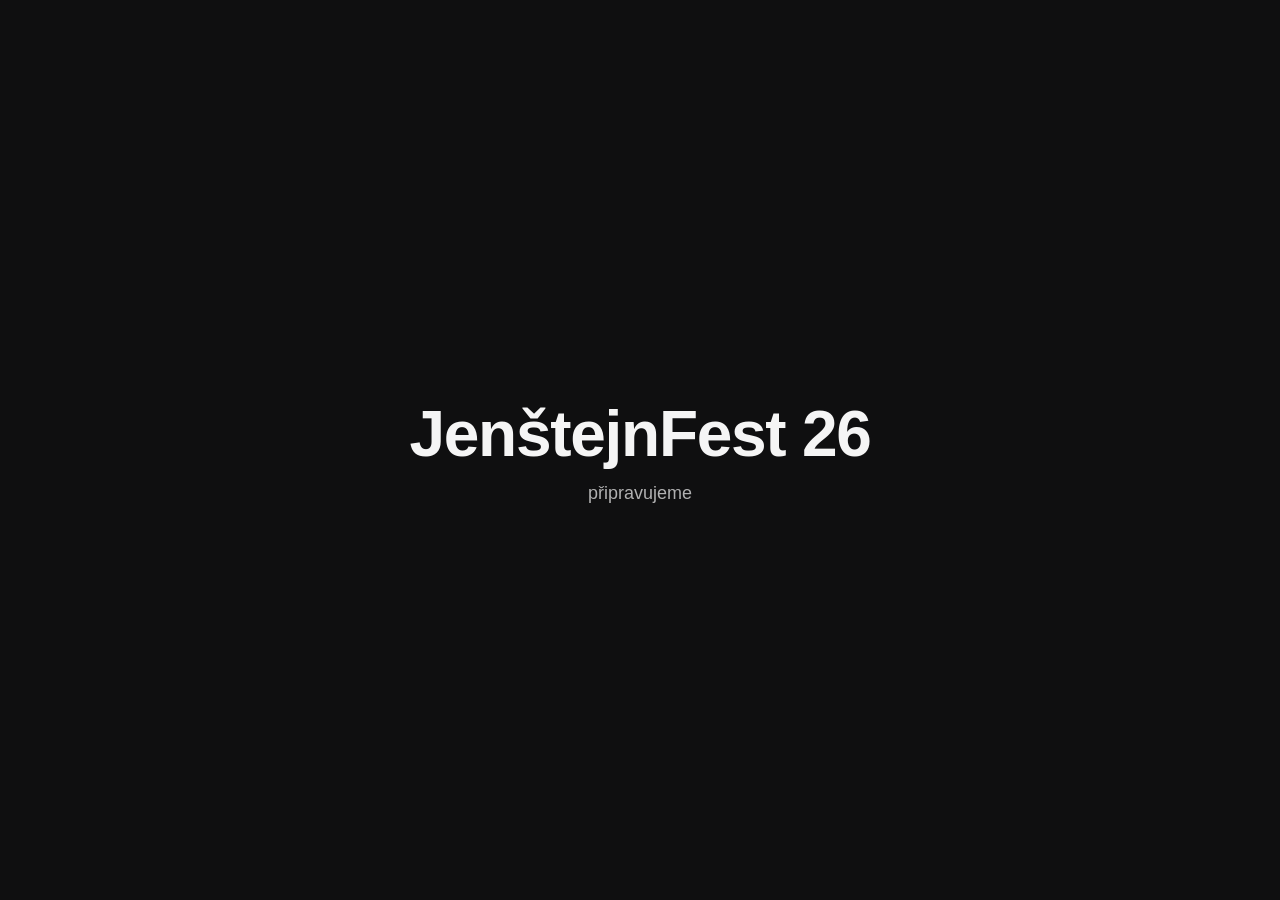
==== public/index.html @ df073713 "Add wrangler config and move static files to public/" ====
<!doctype html>
<html lang="cs">
<head>
  <meta charset="utf-8">
  <meta name="viewport" content="width=device-width, initial-scale=1">
  <title>JenštejnFest 26</title>
  <link rel="stylesheet" href="style.css">
</head>
<body>
  <main>
    <h1>JenštejnFest 26</h1>
    <p>připravujeme</p>
  </main>
</body>
</html>
---- public/style.css ----
* {
  box-sizing: border-box;
  margin: 0;
  padding: 0;
}

html, body {
  height: 100%;
}

body {
  font-family: -apple-system, BlinkMacSystemFont, "Segoe UI", Helvetica, Arial, sans-serif;
  background: #0f0f10;
  color: #f5f5f5;
  display: grid;
  place-items: center;
  text-align: center;
  padding: 2rem;
}

main {
  max-width: 32rem;
}

h1 {
  font-size: clamp(2.5rem, 6vw, 4rem);
  font-weight: 700;
  letter-spacing: -0.02em;
  margin-bottom: 0.75rem;
}

p {
  font-size: 1.125rem;
  opacity: 0.7;
}
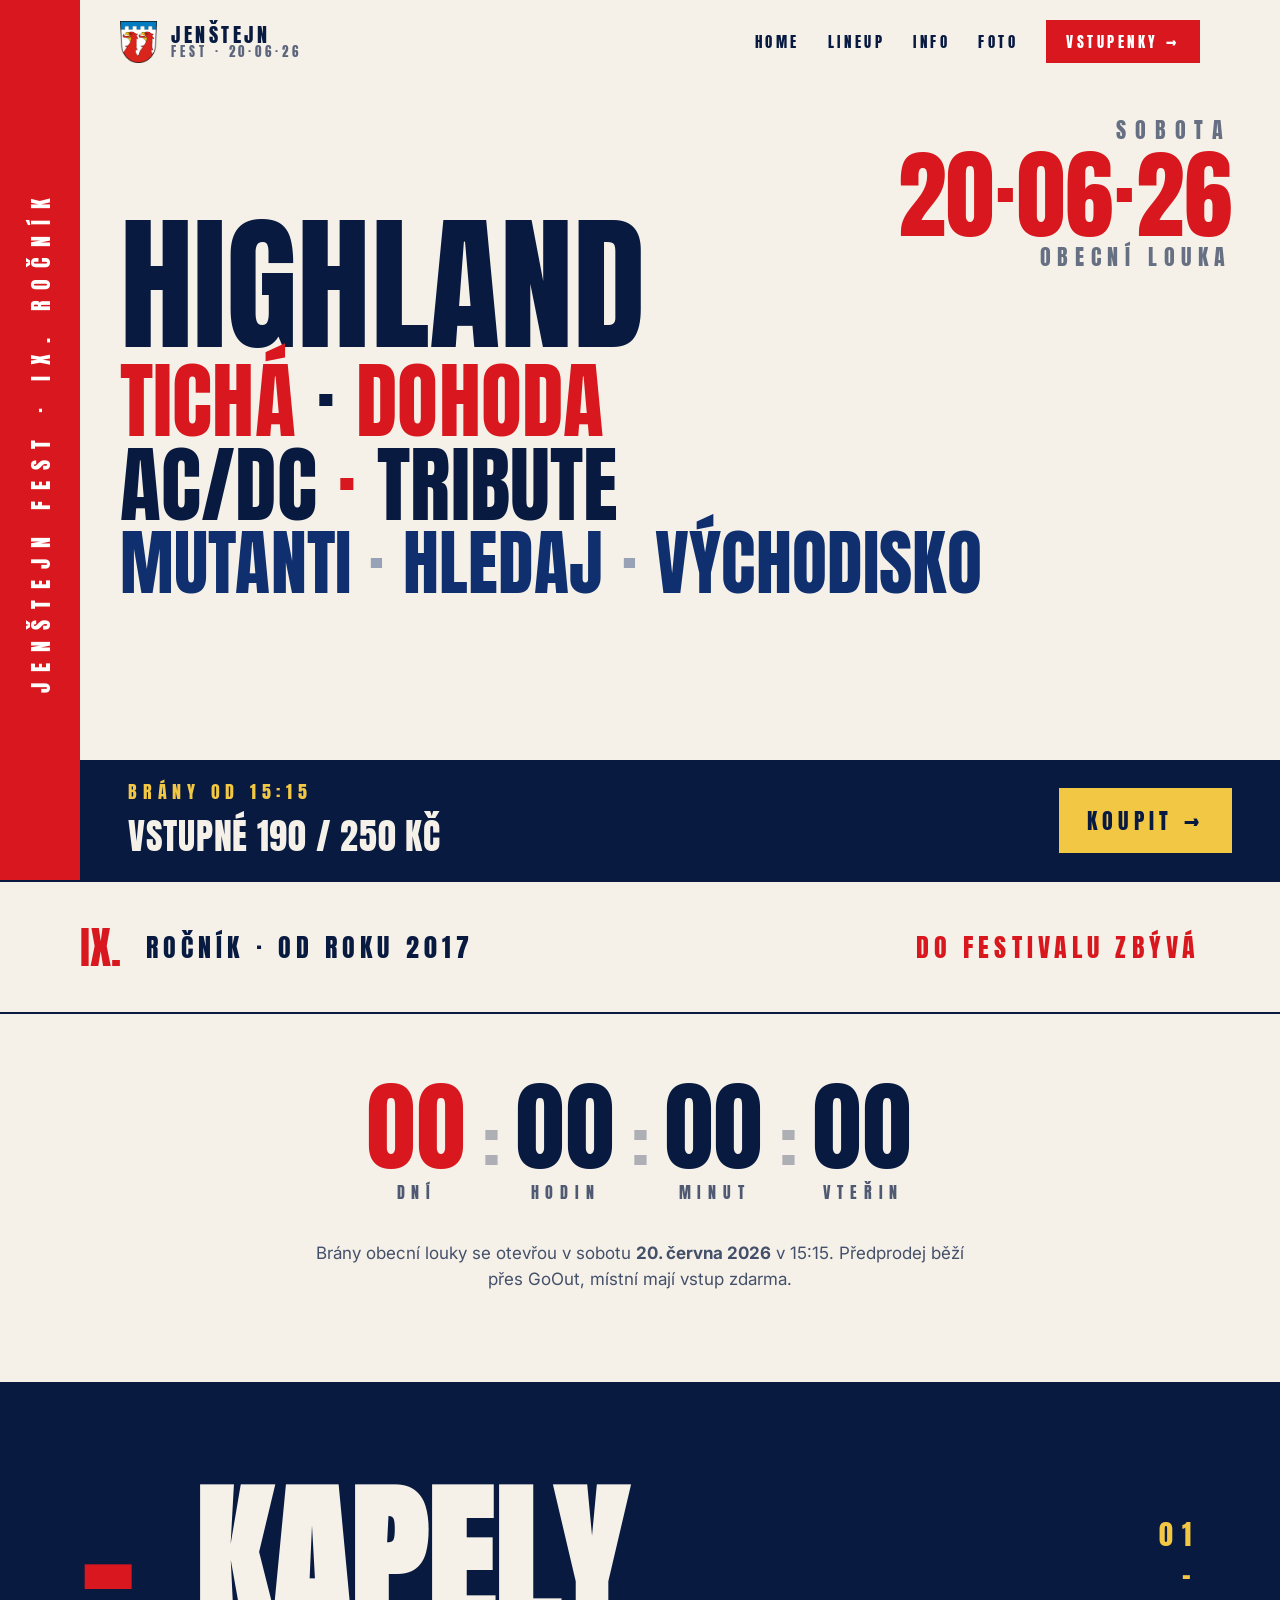
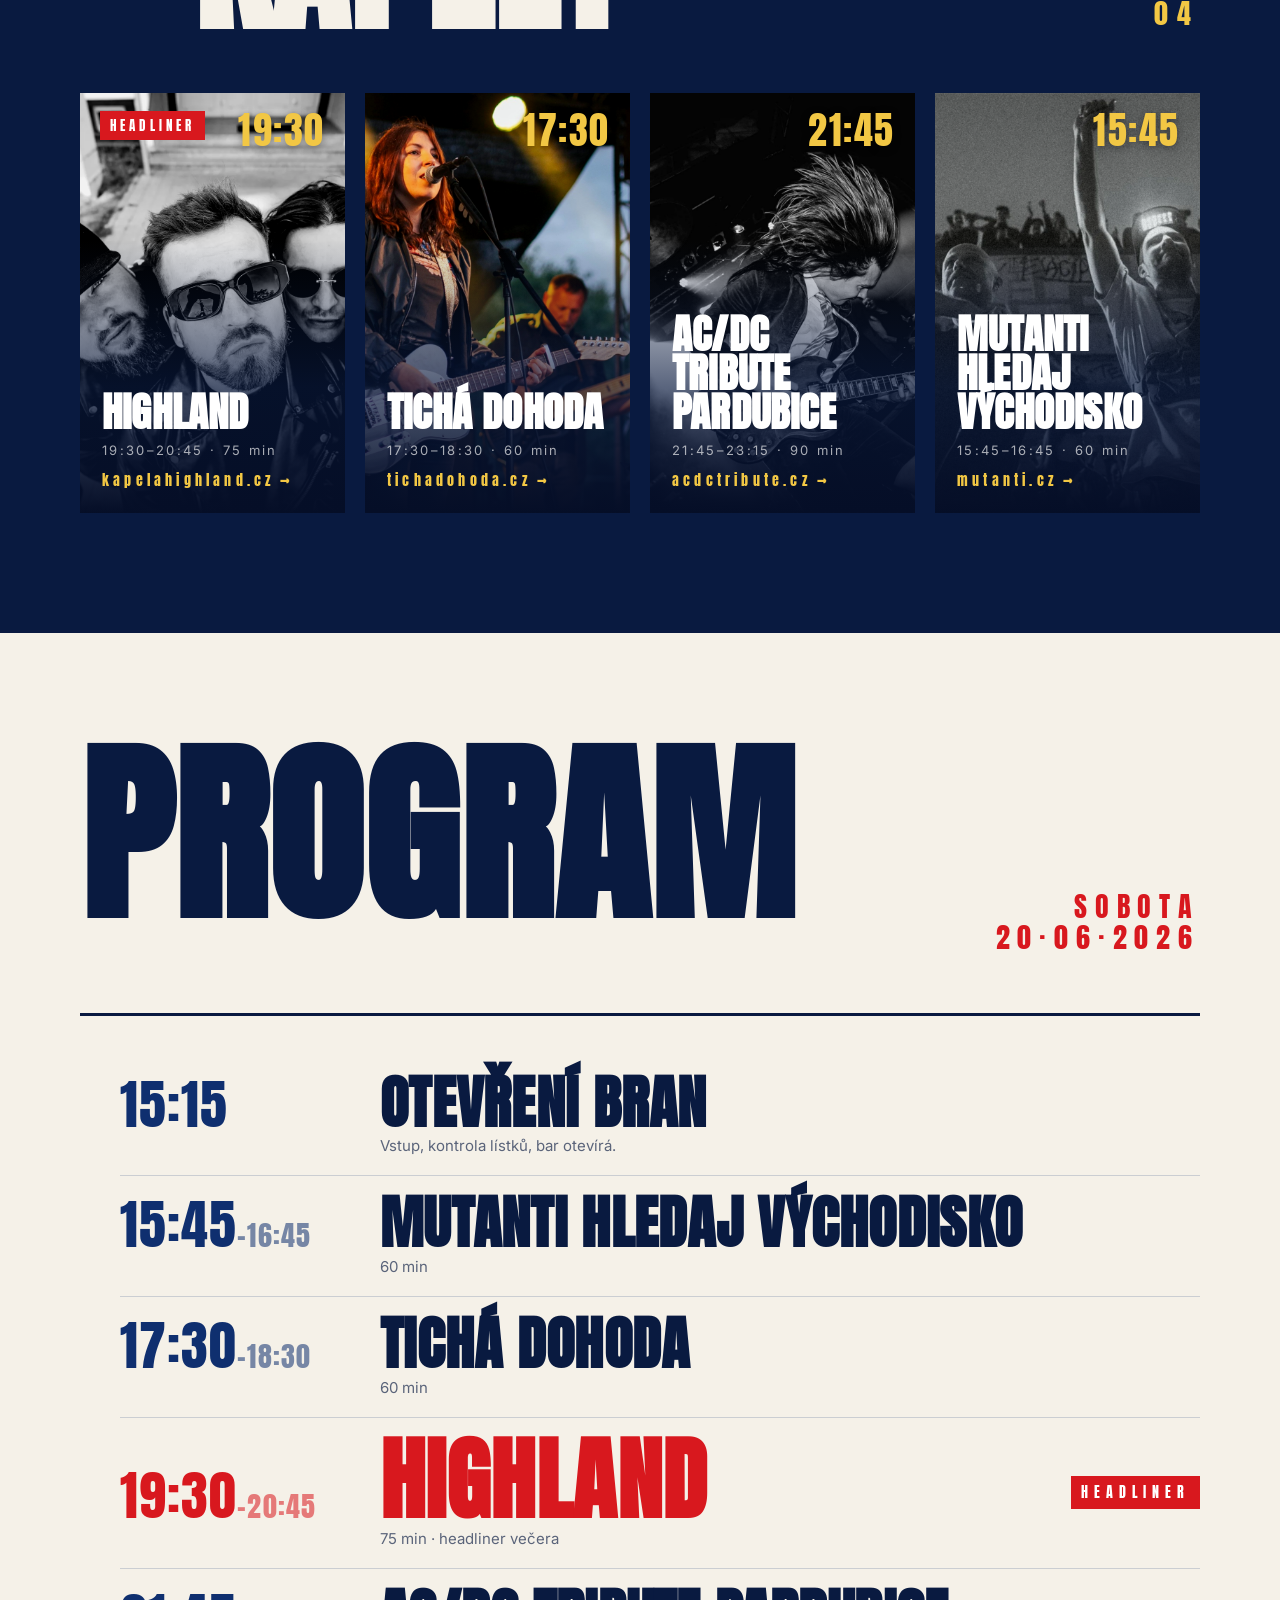
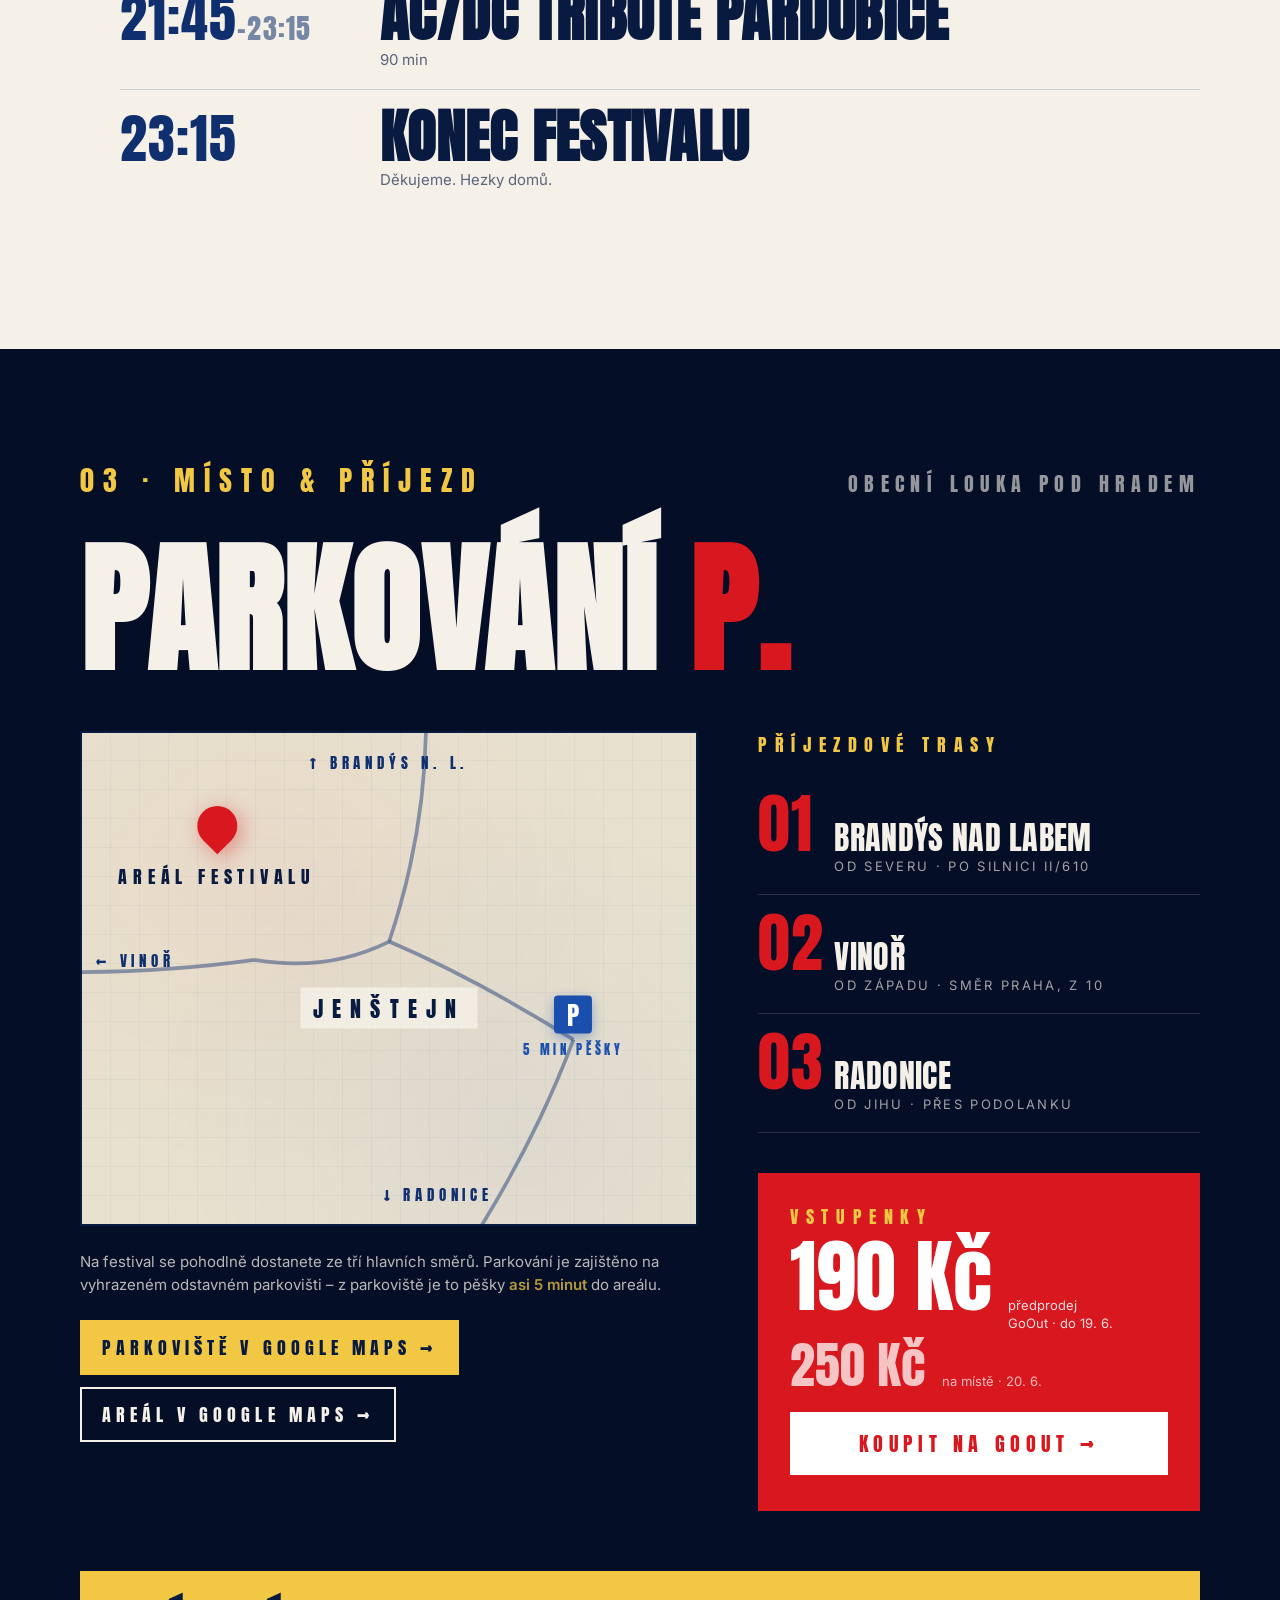
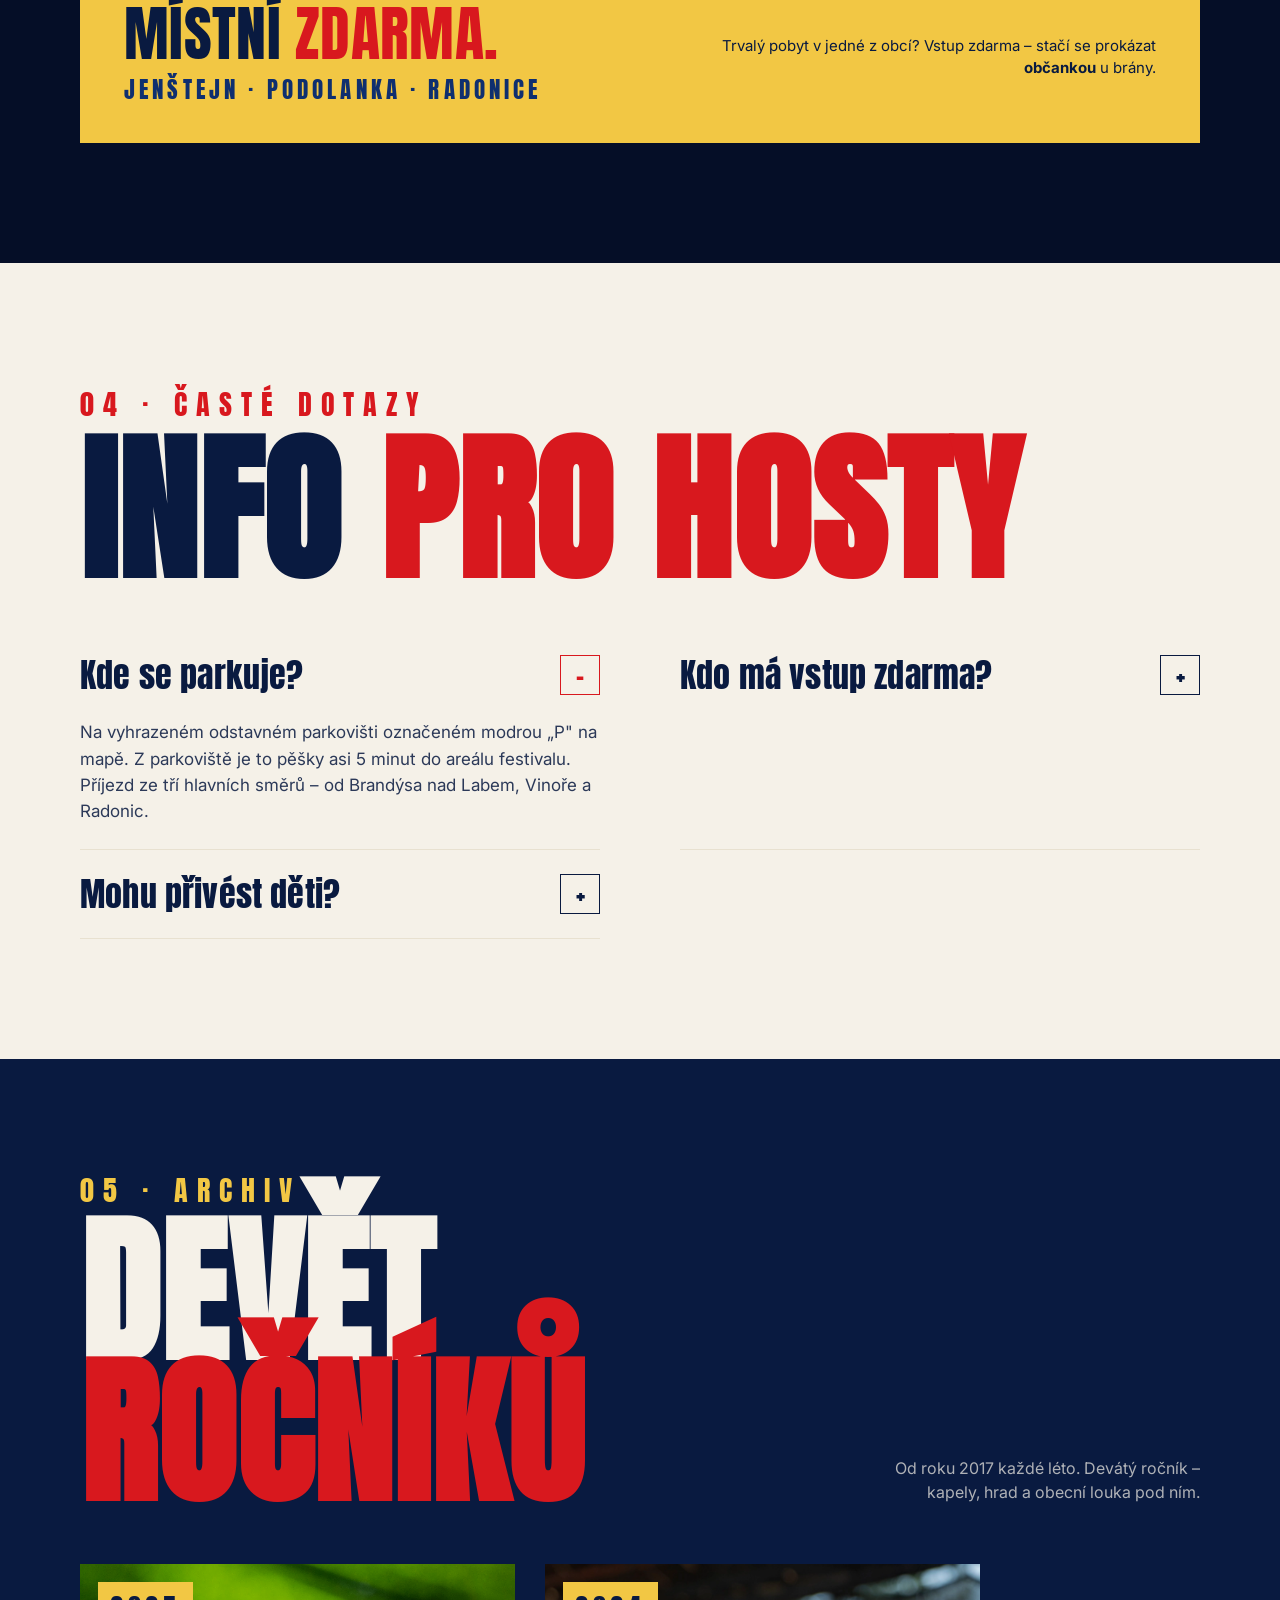
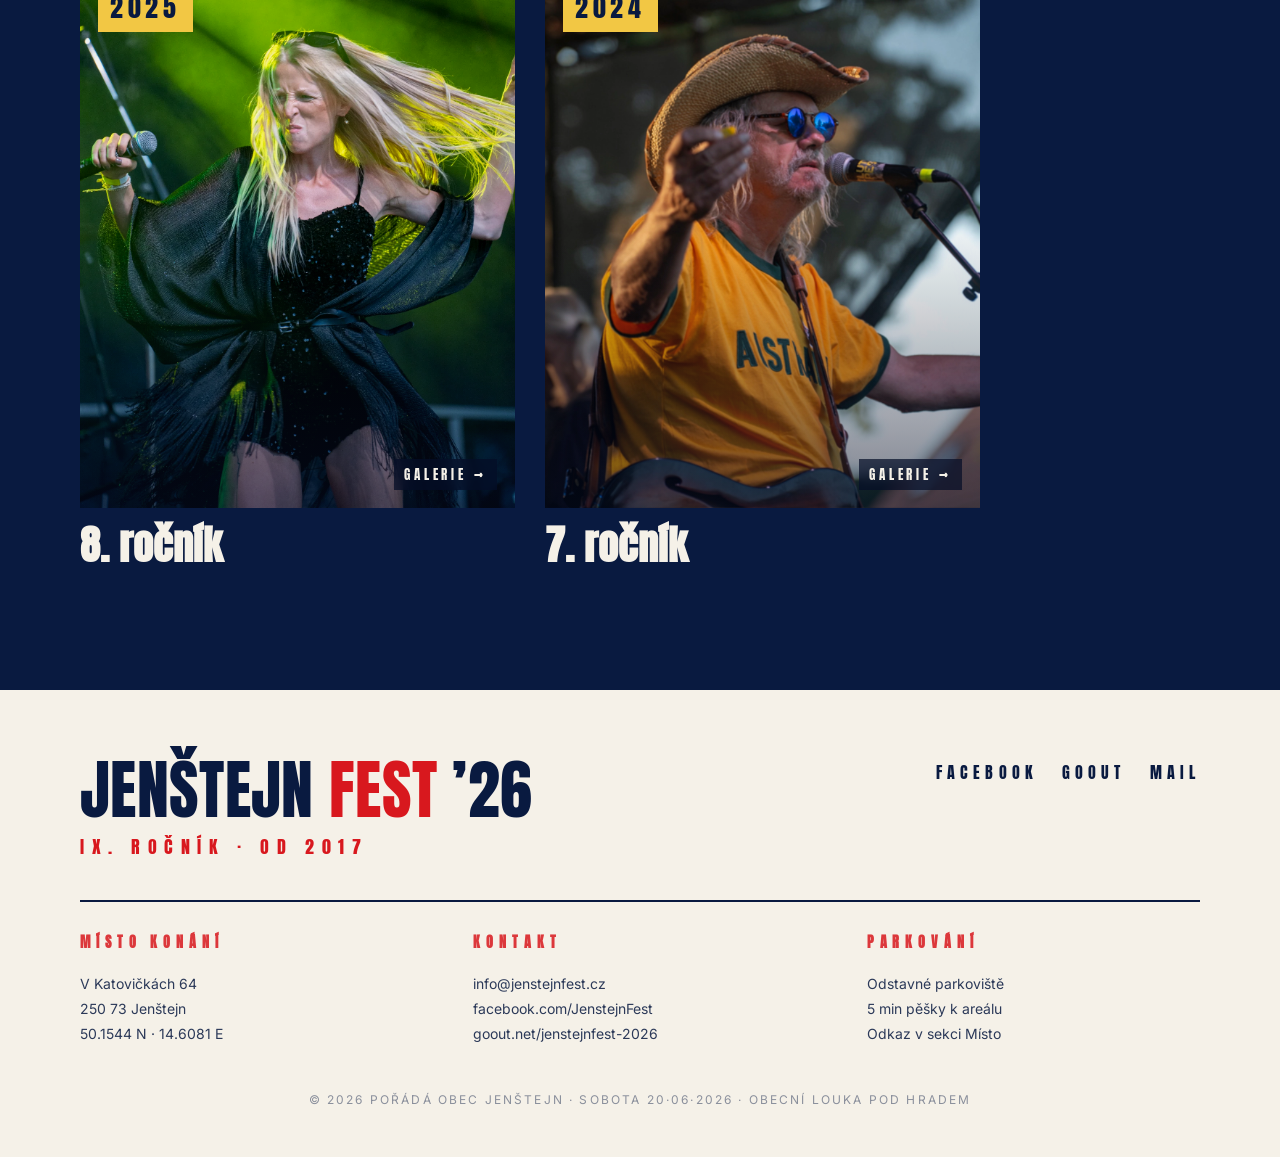
==== commit 8cce2f0c: "Implement full one-pager design from BRIEF Builds out the festival site according to the design brie" ====
--- a/public/index.html
+++ b/public/index.html
@@ -3,13 +3,521 @@
 <head>
   <meta charset="utf-8">
   <meta name="viewport" content="width=device-width, initial-scale=1">
-  <title>JenštejnFest 26</title>
+  <title>JenštejnFest 26 – 20. června 2026 · Obecní louka pod hradem Jenštejn</title>
+  <meta name="description" content="9. ročník festivalu pod hradem Jenštejn. Headliner Highland, dále Tichá Dohoda, AC/DC Tribute a Mutanti hledaj východisko. Sobota 20. června 2026.">
+  <meta property="og:title" content="JenštejnFest 26 · Highland + Tichá Dohoda + AC/DC Tribute + Mutanti">
+  <meta property="og:description" content="Sobota 20. června 2026 · Obecní louka pod hradem Jenštejn">
+  <meta property="og:url" content="https://jenstejnfest.cz">
+  <meta property="og:type" content="website">
+
+  <link rel="preconnect" href="https://fonts.googleapis.com">
+  <link rel="preconnect" href="https://fonts.gstatic.com" crossorigin>
+  <link href="https://fonts.googleapis.com/css2?family=Anton&family=Inter:wght@400;500;600;700;800;900&display=swap" rel="stylesheet">
+
   <link rel="stylesheet" href="style.css">
 </head>
 <body>
-  <main>
-    <h1>JenštejnFest 26</h1>
-    <p>připravujeme</p>
-  </main>
+
+<!-- ─────── NAV ─────── -->
+<nav class="site-nav" aria-label="Hlavní navigace">
+  <a class="site-nav__brand" href="#top">
+    <img class="site-nav__logo" src="assets/jenstejn-znak.png" alt="Znak obce Jenštejn">
+    <span class="site-nav__brand-text">
+      JENŠTEJN
+      <span class="site-nav__brand-sub">FEST · 20·06·26</span>
+    </span>
+  </a>
+
+  <div class="site-nav__links">
+    <a href="#top">HOME</a>
+    <a href="#lineup">LINEUP</a>
+    <a href="#info">INFO</a>
+    <a href="#foto">FOTO</a>
+    <a class="site-nav__cta" href="https://goout.net/cs/jenstejnfest-2026/szjflby/" target="_blank" rel="noopener">VSTUPENKY →</a>
+  </div>
+
+  <div class="site-nav__mobile-actions">
+    <a class="site-nav__cta" href="https://goout.net/cs/jenstejnfest-2026/szjflby/" target="_blank" rel="noopener">VSTUPENKY</a>
+    <button class="site-nav__hamburger" type="button" data-hamburger aria-label="Otevřít menu" aria-expanded="false" aria-controls="mobile-menu">
+      <span></span>
+      <span></span>
+    </button>
+  </div>
+
+  <!-- Mobile menu panel (hidden by default, shown when .is-menu-open on .site-nav) -->
+  <div class="site-nav__menu" id="mobile-menu" data-mobile-menu>
+    <a href="#top">HOME</a>
+    <a href="#lineup">LINEUP</a>
+    <a href="#program">PROGRAM</a>
+    <a href="#info">INFO</a>
+    <a href="#foto">FOTO</a>
+  </div>
+</nav>
+
+<!-- ─────── HERO – LINEUP POSTER ─────── -->
+<section class="hero" id="top">
+  <div class="hero__sidebar" aria-hidden="true">
+    <div class="hero__sidebar-text">JENŠTEJN FEST · IX. ROČNÍK</div>
+  </div>
+
+  <div class="hero__date">
+    <span class="hero__date-day">SOBOTA</span>
+    <span class="hero__date-num">20·06·26</span>
+    <span class="hero__date-place">OBECNÍ LOUKA</span>
+  </div>
+
+  <div class="hero__lineup">
+    <span class="hero__band hero__band--highland">HIGHLAND</span>
+    <span class="hero__band hero__band--ticha">TICHÁ <span class="dot">·</span> DOHODA</span>
+    <span class="hero__band hero__band--acdc">AC/DC <span class="dot">·</span> TRIBUTE</span>
+    <span class="hero__band hero__band--mutanti">
+      <span class="hero__band--mutanti-desktop">MUTANTI <span class="dot">·</span> HLEDAJ <span class="dot">·</span> VÝCHODISKO</span>
+      <span class="hero__band--mutanti-mobile">MUTANTI HLEDAJ<br>VÝCHODISKO</span>
+    </span>
+  </div>
+
+  <div class="hero__strip">
+    <div>
+      <div class="hero__strip-kicker">BRÁNY OD 15:15</div>
+      <div class="hero__strip-price">VSTUPNÉ 190 / 250 KČ</div>
+    </div>
+    <a class="hero__strip-cta" href="https://goout.net/cs/jenstejnfest-2026/szjflby/" target="_blank" rel="noopener">KOUPIT →</a>
+  </div>
+</section>
+
+<!-- ─────── MASTHEAD ─────── -->
+<section class="masthead">
+  <div class="masthead__inner">
+    <div class="masthead__left">
+      <span class="masthead__number">IX.</span>
+      <span class="masthead__text">ROČNÍK<span class="masthead__sep"> · OD ROKU 2017</span></span>
+    </div>
+    <div class="masthead__right">
+      <span class="masthead__right-desktop">DO FESTIVALU ZBÝVÁ</span>
+      <span class="masthead__right-mobile">OD ROKU 2017</span>
+    </div>
+  </div>
+</section>
+
+<!-- ─────── COUNTDOWN ─────── -->
+<section class="countdown" data-countdown="2026-06-20T15:15:00+02:00">
+  <div class="countdown__inner">
+    <div class="countdown__kicker">DO ZAHÁJENÍ ZBÝVÁ</div>
+    <div class="countdown__cells">
+      <div class="countdown__cell countdown__cell--accent">
+        <span class="countdown__num" data-countdown-cell="days">00</span>
+        <span class="countdown__label">DNÍ</span>
+      </div>
+      <span class="countdown__colon" aria-hidden="true">:</span>
+      <div class="countdown__cell">
+        <span class="countdown__num" data-countdown-cell="hours">00</span>
+        <span class="countdown__label">HODIN</span>
+      </div>
+      <span class="countdown__colon" aria-hidden="true">:</span>
+      <div class="countdown__cell">
+        <span class="countdown__num" data-countdown-cell="mins">00</span>
+        <span class="countdown__label">MINUT</span>
+      </div>
+      <span class="countdown__colon" aria-hidden="true">:</span>
+      <div class="countdown__cell">
+        <span class="countdown__num" data-countdown-cell="secs">00</span>
+        <span class="countdown__label">VTEŘIN</span>
+      </div>
+    </div>
+    <p class="countdown__text">
+      Brány obecní louky se otevřou v sobotu <b>20. června 2026</b> v 15:15. Předprodej běží přes GoOut, místní mají vstup zdarma.
+    </p>
+  </div>
+</section>
+
+<!-- ─────── LINEUP – 4 band cards ─────── -->
+<section class="lineup" id="lineup">
+  <div class="lineup__inner">
+    <div class="lineup__header">
+      <div class="lineup__heading">
+        <span class="lineup__kicker">01 · KAPELY</span>
+        <h2 class="lineup__title">
+          <span class="lineup__dash">–</span>
+          <span class="lineup__title-desktop">KAPELY</span>
+          <span class="lineup__title-mobile">LINEUP</span>
+        </h2>
+      </div>
+      <div class="lineup__counter" aria-hidden="true">01<br>–<br>04</div>
+    </div>
+
+    <div class="lineup__grid">
+
+      <!-- Highland – HEADLINER, has photo -->
+      <a class="band-card band-card--headliner" href="https://www.kapelahighland.cz" target="_blank" rel="noopener">
+        <div class="band-card__media band-card__media--photo" style="background-image: url('assets/highland-photo.png'); background-position: center 28%;"></div>
+        <div class="band-card__gradient"></div>
+        <div class="band-card__top">
+          <span class="band-card__badge">HEADLINER</span>
+          <span class="band-card__time">19:30</span>
+        </div>
+        <div class="band-card__bottom">
+          <h3 class="band-card__name">HIGHLAND</h3>
+          <p class="band-card__meta">19:30–20:45 · 75 min</p>
+          <span class="band-card__link">kapelahighland.cz <span class="arrow">→</span></span>
+        </div>
+      </a>
+
+      <!-- Tichá Dohoda – photo -->
+      <a class="band-card" href="https://tichadohoda.cz" target="_blank" rel="noopener">
+        <div class="band-card__media band-card__media--photo" style="background-image: url('assets/ticha-photo.webp');"></div>
+        <div class="band-card__gradient"></div>
+        <div class="band-card__top">
+          <span></span>
+          <span class="band-card__time">17:30</span>
+        </div>
+        <div class="band-card__bottom">
+          <h3 class="band-card__name">TICHÁ DOHODA</h3>
+          <p class="band-card__meta">17:30–18:30 · 60 min</p>
+          <span class="band-card__link">tichadohoda.cz <span class="arrow">→</span></span>
+        </div>
+      </a>
+
+      <!-- AC/DC Tribute – photo -->
+      <a class="band-card" href="https://acdctribute.cz" target="_blank" rel="noopener">
+        <div class="band-card__media band-card__media--photo" style="background-image: url('assets/acdc-photo.webp');"></div>
+        <div class="band-card__gradient"></div>
+        <div class="band-card__top">
+          <span></span>
+          <span class="band-card__time">21:45</span>
+        </div>
+        <div class="band-card__bottom">
+          <h3 class="band-card__name">AC/DC TRIBUTE PARDUBICE</h3>
+          <p class="band-card__meta">21:45–23:15 · 90 min</p>
+          <span class="band-card__link">acdctribute.cz <span class="arrow">→</span></span>
+        </div>
+      </a>
+
+      <!-- Mutanti hledaj východisko – photo -->
+      <a class="band-card" href="https://mutanti.cz" target="_blank" rel="noopener">
+        <div class="band-card__media band-card__media--photo" style="background-image: url('assets/mutanti-photo.webp');"></div>
+        <div class="band-card__gradient"></div>
+        <div class="band-card__top">
+          <span></span>
+          <span class="band-card__time">15:45</span>
+        </div>
+        <div class="band-card__bottom">
+          <h3 class="band-card__name">MUTANTI HLEDAJ VÝCHODISKO</h3>
+          <p class="band-card__meta">15:45–16:45 · 60 min</p>
+          <span class="band-card__link">mutanti.cz <span class="arrow">→</span></span>
+        </div>
+      </a>
+
+    </div>
+  </div>
+</section>
+
+<!-- ─────── PROGRAM – editorial timeline ─────── -->
+<section class="program" id="program">
+  <div class="program__inner">
+    <div class="program__header">
+      <div class="program__heading">
+        <span class="program__kicker">02 · PROGRAM</span>
+        <h2 class="program__title">PROGRAM</h2>
+      </div>
+      <div class="program__date" aria-hidden="true">SOBOTA<br>20·06·2026</div>
+    </div>
+
+    <ol class="program__list">
+      <li class="program-row">
+        <div class="program-row__time"><span class="program-row__time-start">15:15</span></div>
+        <div class="program-row__body">
+          <h3 class="program-row__name">OTEVŘENÍ BRAN</h3>
+          <p class="program-row__meta">Vstup, kontrola lístků, bar otevírá.</p>
+        </div>
+      </li>
+
+      <li class="program-row">
+        <div class="program-row__time">
+          <span class="program-row__time-start">15:45</span><span class="program-row__time-end">–16:45</span>
+        </div>
+        <div class="program-row__body">
+          <h3 class="program-row__name">MUTANTI HLEDAJ VÝCHODISKO</h3>
+          <p class="program-row__meta">60 min</p>
+        </div>
+      </li>
+
+      <li class="program-row">
+        <div class="program-row__time">
+          <span class="program-row__time-start">17:30</span><span class="program-row__time-end">–18:30</span>
+        </div>
+        <div class="program-row__body">
+          <h3 class="program-row__name">TICHÁ DOHODA</h3>
+          <p class="program-row__meta">60 min</p>
+        </div>
+      </li>
+
+      <li class="program-row program-row--headliner">
+        <div class="program-row__time">
+          <span class="program-row__time-start">19:30</span><span class="program-row__time-end">–20:45</span>
+        </div>
+        <div class="program-row__body">
+          <h3 class="program-row__name">HIGHLAND</h3>
+          <p class="program-row__meta">75 min · headliner večera</p>
+        </div>
+        <div class="program-row__badge program-row__badge--filled">HEADLINER</div>
+      </li>
+
+      <li class="program-row">
+        <div class="program-row__time">
+          <span class="program-row__time-start">21:45</span><span class="program-row__time-end">–23:15</span>
+        </div>
+        <div class="program-row__body">
+          <h3 class="program-row__name">AC/DC TRIBUTE PARDUBICE</h3>
+          <p class="program-row__meta">90 min</p>
+        </div>
+      </li>
+
+      <li class="program-row">
+        <div class="program-row__time"><span class="program-row__time-start">23:15</span></div>
+        <div class="program-row__body">
+          <h3 class="program-row__name">KONEC FESTIVALU</h3>
+          <p class="program-row__meta">Děkujeme. Hezky domů.</p>
+        </div>
+      </li>
+    </ol>
+  </div>
+</section>
+
+<!-- ─────── INFO – místo, příjezd, vstupenky, místní zdarma ─────── -->
+<section class="info" id="info">
+  <div class="info__inner">
+    <div class="info__header">
+      <span class="info__kicker">03 · MÍSTO &amp; PŘÍJEZD</span>
+      <span class="info__sub">OBECNÍ LOUKA POD HRADEM</span>
+    </div>
+    <h2 class="info__title">PARKOVÁNÍ <span class="info__title-accent">P.</span></h2>
+
+    <div class="info__grid">
+      <!-- LEFT: Map + description + 2 buttons -->
+      <div class="info__col-map">
+        <div class="arrival-map" aria-label="Schematická mapa příjezdů">
+          <svg class="arrival-map__roads" viewBox="0 0 500 400" preserveAspectRatio="none" aria-hidden="true">
+            <!-- Brandýs from N: straight down to upper town area -->
+            <path d="M 280 -10 Q 280 80 250 170" />
+            <!-- Vinoř from W: horizontal east, ends near festival area -->
+            <path d="M -10 195 Q 70 195 140 185" />
+            <!-- Radonice from S/SE: diagonal up to parking -->
+            <path d="M 320 410 Q 370 330 400 250" />
+            <!-- Connecting local roads -->
+            <path d="M 140 185 Q 200 195 250 170" class="arrival-map__road--minor" />
+            <path d="M 250 170 Q 320 200 400 250" class="arrival-map__road--minor" />
+          </svg>
+
+          <div class="arrival-map__pin arrival-map__pin--venue">
+            <div class="arrival-map__pin-mark"></div>
+            <div class="arrival-map__pin-label">AREÁL FESTIVALU</div>
+          </div>
+          <div class="arrival-map__pin arrival-map__pin--parking">
+            <div class="arrival-map__pin-mark">P</div>
+            <div class="arrival-map__pin-label">5 MIN PĚŠKY</div>
+          </div>
+
+          <div class="arrival-map__center-label" aria-hidden="true">JENŠTEJN</div>
+
+          <div class="arrival-map__compass arrival-map__compass--n">↑ BRANDÝS N. L.</div>
+          <div class="arrival-map__compass arrival-map__compass--w">← VINOŘ</div>
+          <div class="arrival-map__compass arrival-map__compass--s">↓ RADONICE</div>
+        </div>
+
+        <p class="info__lead">
+          Na festival se pohodlně dostanete ze tří hlavních směrů. Parkování je zajištěno na vyhrazeném odstavném parkovišti – z parkoviště je to pěšky <b class="info__lead-accent">asi 5 minut</b> do areálu.
+        </p>
+
+        <div class="info__buttons">
+          <a class="btn btn--solid" href="https://maps.app.goo.gl/xgmG71GTUrvJeK7t7" target="_blank" rel="noopener">PARKOVIŠTĚ V GOOGLE MAPS →</a>
+          <a class="btn btn--ghost" href="https://maps.app.goo.gl/DP6pbRbjrUE4nyqT7" target="_blank" rel="noopener">AREÁL V GOOGLE MAPS →</a>
+        </div>
+      </div>
+
+      <!-- RIGHT: Routes + ticket panel -->
+      <div class="info__col-routes">
+        <div class="routes">
+          <div class="routes__label">PŘÍJEZDOVÉ TRASY</div>
+          <ol class="routes__list">
+            <li class="routes__item">
+              <span class="routes__num">01</span>
+              <div class="routes__body">
+                <div class="routes__from">BRANDÝS NAD LABEM</div>
+                <div class="routes__note">OD SEVERU · PO SILNICI II/610</div>
+              </div>
+            </li>
+            <li class="routes__item">
+              <span class="routes__num">02</span>
+              <div class="routes__body">
+                <div class="routes__from">VINOŘ</div>
+                <div class="routes__note">OD ZÁPADU · SMĚR PRAHA, Z 10</div>
+              </div>
+            </li>
+            <li class="routes__item">
+              <span class="routes__num">03</span>
+              <div class="routes__body">
+                <div class="routes__from">RADONICE</div>
+                <div class="routes__note">OD JIHU · PŘES PODOLANKU</div>
+              </div>
+            </li>
+          </ol>
+        </div>
+
+        <div class="tickets-panel">
+          <div class="tickets-panel__label">VSTUPENKY</div>
+          <div class="tickets-panel__row">
+            <span class="tickets-panel__price">190 Kč</span>
+            <span class="tickets-panel__note">předprodej<br>GoOut · do 19. 6.</span>
+          </div>
+          <div class="tickets-panel__row tickets-panel__row--secondary">
+            <span class="tickets-panel__price tickets-panel__price--secondary">250 Kč</span>
+            <span class="tickets-panel__note">na místě · 20. 6.</span>
+          </div>
+          <a class="tickets-panel__cta" href="https://goout.net/cs/jenstejnfest-2026/szjflby/" target="_blank" rel="noopener">KOUPIT NA GOOUT →</a>
+        </div>
+      </div>
+    </div>
+
+    <!-- Locals free banner -->
+    <div class="locals-banner">
+      <div class="locals-banner__main">
+        <div class="locals-banner__title">MÍSTNÍ <span class="locals-banner__title-accent">ZDARMA.</span></div>
+        <div class="locals-banner__towns">JENŠTEJN · PODOLANKA · RADONICE</div>
+      </div>
+      <p class="locals-banner__text">
+        Trvalý pobyt v jedné z obcí? Vstup zdarma – stačí se prokázat <b>občankou</b> u brány.
+      </p>
+    </div>
+  </div>
+</section>
+
+<!-- ─────── FAQ – 3 questions, accordion ─────── -->
+<section class="faq">
+  <div class="faq__inner">
+    <div class="faq__kicker">
+      <span class="faq__kicker-desktop">04 · ČASTÉ DOTAZY</span>
+      <span class="faq__kicker-mobile">04 · INFO PRO HOSTY</span>
+    </div>
+    <h2 class="faq__title">
+      <span class="faq__title-desktop">INFO <span class="faq__title-accent">PRO HOSTY</span></span>
+      <span class="faq__title-mobile">ČASTÉ <span class="faq__title-accent">DOTAZY</span></span>
+    </h2>
+
+    <div class="faq__list">
+
+      <div class="faq-row is-open" data-faq-item>
+        <button class="faq-row__trigger" data-faq-trigger type="button" aria-expanded="true">
+          <span class="faq-row__question">Kde se parkuje?</span>
+          <span class="faq-row__icon" aria-hidden="true"></span>
+        </button>
+        <div class="faq-row__answer">
+          <p>Na vyhrazeném odstavném parkovišti označeném modrou „P" na mapě. Z parkoviště je to pěšky asi 5 minut do areálu festivalu. Příjezd ze tří hlavních směrů – od Brandýsa nad Labem, Vinoře a Radonic.</p>
+        </div>
+      </div>
+
+      <div class="faq-row" data-faq-item>
+        <button class="faq-row__trigger" data-faq-trigger type="button" aria-expanded="false">
+          <span class="faq-row__question">Kdo má vstup zdarma?</span>
+          <span class="faq-row__icon" aria-hidden="true"></span>
+        </button>
+        <div class="faq-row__answer">
+          <p>Obyvatelé s trvalým pobytem v Jenštejně, Podolance a Radonicích mají vstup zdarma – při příchodu se prokážou občankou potvrzující trvalý pobyt.</p>
+        </div>
+      </div>
+
+      <div class="faq-row" data-faq-item>
+        <button class="faq-row__trigger" data-faq-trigger type="button" aria-expanded="false">
+          <span class="faq-row__question">Mohu přivést děti?</span>
+          <span class="faq-row__icon" aria-hidden="true"></span>
+        </button>
+        <div class="faq-row__answer">
+          <p>Ano. Děti mají vstup zdarma v doprovodu rodičů (rodiče hradí běžné vstupné). Věk dítěte je možné prokázat kartičkou pojištěnce, pasem nebo jiným dokladem.</p>
+        </div>
+      </div>
+
+    </div>
+  </div>
+</section>
+
+<!-- ─────── ARCHIVE – 2 tiles linking to Google Photos ─────── -->
+<section class="archive" id="foto">
+  <div class="archive__inner">
+    <div class="archive__header">
+      <div class="archive__heading">
+        <span class="archive__kicker">05 · ARCHIV</span>
+        <h2 class="archive__title">DEVĚT<br><span class="archive__title-accent">ROČNÍKŮ</span></h2>
+      </div>
+      <p class="archive__lead">
+        Od roku 2017 každé léto. Devátý ročník – kapely, hrad a obecní louka pod ním.
+      </p>
+    </div>
+
+    <div class="archive__grid">
+
+      <article class="archive-item">
+        <a class="archive-tile" href="https://photos.app.goo.gl/h8aDHiQSLMkscGRW6" target="_blank" rel="noopener">
+          <div class="archive-tile__media archive-tile__media--photo" style="background-image: url('assets/archive-2025.webp');"></div>
+          <div class="archive-tile__gradient"></div>
+          <span class="archive-tile__year">2025</span>
+          <span class="archive-tile__cta">GALERIE →</span>
+        </a>
+        <h3 class="archive-item__label">8. ročník</h3>
+      </article>
+
+      <article class="archive-item">
+        <a class="archive-tile" href="https://photos.app.goo.gl/umvpQtzWcRBTvZTA9" target="_blank" rel="noopener">
+          <div class="archive-tile__media archive-tile__media--photo" style="background-image: url('assets/archive-2024.webp');"></div>
+          <div class="archive-tile__gradient"></div>
+          <span class="archive-tile__year">2024</span>
+          <span class="archive-tile__cta">GALERIE →</span>
+        </a>
+        <h3 class="archive-item__label">7. ročník</h3>
+      </article>
+
+    </div>
+  </div>
+</section>
+
+<!-- ─────── FOOTER ─────── -->
+<footer class="site-footer">
+  <div class="site-footer__inner">
+    <div class="site-footer__top">
+      <div>
+        <div class="site-footer__brand-text">JENŠTEJN <span class="site-footer__brand-accent">FEST</span> ’26</div>
+        <div class="site-footer__brand-sub">IX. ROČNÍK · OD 2017</div>
+      </div>
+      <div class="site-footer__social">
+        <a href="https://www.facebook.com/JenstejnFest" target="_blank" rel="noopener">FACEBOOK</a>
+        <a href="https://goout.net/cs/jenstejnfest-2026/szjflby/" target="_blank" rel="noopener">GOOUT</a>
+        <a href="mailto:info@jenstejnfest.cz">MAIL</a>
+      </div>
+    </div>
+
+    <div class="site-footer__cols">
+      <div class="site-footer__col">
+        <h4 class="site-footer__col-title">MÍSTO KONÁNÍ</h4>
+        <p>V Katovičkách 64</p>
+        <p>250 73 Jenštejn</p>
+        <p>50.1544 N · 14.6081 E</p>
+      </div>
+      <div class="site-footer__col">
+        <h4 class="site-footer__col-title">KONTAKT</h4>
+        <a href="mailto:info@jenstejnfest.cz">info@jenstejnfest.cz</a>
+        <a href="https://www.facebook.com/JenstejnFest" target="_blank" rel="noopener">facebook.com/JenstejnFest</a>
+        <a href="https://goout.net/cs/jenstejnfest-2026/szjflby/" target="_blank" rel="noopener">goout.net/jenstejnfest-2026</a>
+      </div>
+      <div class="site-footer__col">
+        <h4 class="site-footer__col-title">PARKOVÁNÍ</h4>
+        <p>Odstavné parkoviště</p>
+        <p>5 min pěšky k areálu</p>
+        <p>Odkaz v sekci Místo</p>
+      </div>
+    </div>
+
+    <p class="site-footer__copyright">© 2026 POŘÁDÁ OBEC JENŠTEJN · SOBOTA 20·06·2026 · OBECNÍ LOUKA POD HRADEM</p>
+  </div>
+</footer>
+
+<script src="app.js"></script>
 </body>
 </html>
--- a/public/style.css
+++ b/public/style.css
@@ -1,35 +1,1636 @@
-* {
-  box-sizing: border-box;
+/* ─────────────────────────────────────────────────────────────
+   JenštejnFest 26 — style.css
+   Build order: foundation → nav → hero → other sections
+   ───────────────────────────────────────────────────────────── */
+
+/* ─── Design tokens ─── */
+:root {
+  --jf-blue:       #1B4FAD;
+  --jf-blue-deep:  #0F2F6F;
+  --jf-blue-ink:   #091A40;
+  --jf-blue-night: #050E27;
+  --jf-red:        #D8181E;
+  --jf-red-deep:   #A60E13;
+  --jf-cream:      #F5F1E8;
+  --jf-cream-dark: #E8E1D0;
+  --jf-white:      #FFFFFF;
+  --jf-yellow:     #F2C744;
+  --jf-ink:        #0A1729;
+
+  --font-display: "Anton", "Bebas Neue", Impact, sans-serif;
+  --font-body:    "Inter", system-ui, -apple-system, sans-serif;
+
+  --site-max: 1440px;
+  --pad-x: 80px;
+  --pad-x-mobile: 20px;
+}
+
+/* ─── Reset ─── */
+*, *::before, *::after { box-sizing: border-box; }
+html, body { margin: 0; padding: 0; }
+body {
+  font-family: var(--font-body);
+  background: var(--jf-cream);
+  color: var(--jf-blue-ink);
+  -webkit-font-smoothing: antialiased;
+  text-rendering: optimizeLegibility;
+}
+img { max-width: 100%; display: block; }
+a { color: inherit; text-decoration: none; }
+button { font: inherit; cursor: pointer; }
+h1, h2, h3, h4, h5, h6, p { margin: 0; }
+
+/* ─── Utility ─── */
+.section-inner {
+  max-width: var(--site-max);
+  margin: 0 auto;
+  padding: 0 var(--pad-x);
+}
+
+/* ═══════════════════════════════════════════════════════
+   NAVIGATION
+   ═══════════════════════════════════════════════════════ */
+.site-nav {
+  position: absolute;
+  top: 0; left: 0; right: 0;
+  z-index: 10;
+  padding: 20px var(--pad-x);
+  padding-left: calc(var(--pad-x) + 40px); /* breathing room from red sidebar */
+  display: flex;
+  align-items: center;
+  justify-content: space-between;
+  font-family: var(--font-display);
+  letter-spacing: 0.22em;
+  color: var(--jf-blue-ink);
+}
+.site-nav__brand {
+  display: flex;
+  align-items: center;
+  gap: 14px;
+}
+.site-nav__logo {
+  height: 42px;
+  width: auto;
+}
+.site-nav__brand-text {
+  font-size: 20px;
+  line-height: 1.05;
+}
+.site-nav__brand-sub {
+  display: block;
+  color: rgba(9, 26, 64, 0.65);
+  font-size: 13px;
+  letter-spacing: 0.3em;
+}
+.site-nav__links {
+  display: flex;
+  align-items: center;
+  gap: 28px;
+  font-size: 15px;
+}
+.site-nav__links a { letter-spacing: inherit; }
+.site-nav__cta {
+  background: var(--jf-red);
+  color: var(--jf-white);
+  padding: 10px 20px;
+  letter-spacing: 0.22em;
+}
+.site-nav__cta:hover { background: var(--jf-red-deep); }
+
+.site-nav__mobile-actions {
+  display: none;
+  align-items: center;
+  gap: 10px;
+}
+.site-nav__hamburger {
+  width: 32px;
+  height: 32px;
+  border: 1.5px solid var(--jf-blue-ink);
+  background: transparent;
+  display: flex;
+  flex-direction: column;
+  justify-content: center;
+  align-items: center;
+  gap: 4px;
+  padding: 0;
+  position: relative;
+}
+.site-nav__hamburger span {
+  display: block;
+  width: 14px;
+  height: 1.5px;
+  background: var(--jf-blue-ink);
+  transition: transform 0.2s ease, opacity 0.2s ease;
+  transform-origin: center;
+}
+
+/* Hamburger → X when menu is open */
+.site-nav.is-menu-open .site-nav__hamburger span:first-child {
+  transform: rotate(45deg) translateY(4px);
+}
+.site-nav.is-menu-open .site-nav__hamburger span:last-child {
+  transform: rotate(-45deg) translateY(-4px);
+}
+
+/* ─── Mobile menu panel ─── */
+.site-nav__menu {
+  display: none;
+}
+
+/* ═══════════════════════════════════════════════════════
+   HERO — LINEUP POSTER
+   ═══════════════════════════════════════════════════════ */
+.hero {
+  position: relative;
+  background: var(--jf-cream);
+  color: var(--jf-blue-ink);
+  overflow: hidden;
+  height: 880px;
+}
+
+/* Red left sidebar with rotated text */
+.hero__sidebar {
+  position: absolute;
+  top: 0; bottom: 0; left: 0;
+  width: 80px;
+  background: var(--jf-red);
+  display: flex;
+  align-items: center;
+  justify-content: center;
+}
+.hero__sidebar-text {
+  transform: rotate(-90deg);
+  color: var(--jf-white);
+  font-family: var(--font-display);
+  font-size: 22px;
+  letter-spacing: 0.5em;
+  white-space: nowrap;
+}
+
+/* Date corner — top right */
+.hero__date {
+  position: absolute;
+  top: 120px;
+  right: 48px;
+  text-align: right;
+  font-family: var(--font-display);
+  color: var(--jf-blue-ink);
+  line-height: 0.95;
+}
+.hero__date-day,
+.hero__date-place {
+  font-size: 22px;
+  letter-spacing: 0.4em;
+  opacity: 0.6;
+  display: block;
+}
+.hero__date-num {
+  font-size: clamp(64px, 7.6vw, 110px);
+  color: var(--jf-red);
+  margin-top: 8px;
+  display: block;
+}
+.hero__date-place {
+  letter-spacing: 0.3em;
+  margin-top: 6px;
+}
+
+/* Lineup typography stack — center-left */
+.hero__lineup {
+  position: absolute;
+  top: 220px;
+  left: 120px;
+  right: 48px;
+  color: var(--jf-blue-deep);
+  font-family: var(--font-display);
+  line-height: 0.88;
+  letter-spacing: 0.01em;
+}
+.hero__band {
+  display: block;
+  margin-top: 14px;
+}
+.hero__band:first-child { margin-top: 0; }
+.hero__band--highland {
+  font-size: clamp(72px, 11.5vw, 165px);
+  color: var(--jf-blue-ink);
+}
+.hero__band--ticha {
+  font-size: clamp(40px, 6.6vw, 95px);
+  color: var(--jf-red);
+}
+.hero__band--ticha .dot { color: var(--jf-blue-ink); }
+.hero__band--acdc {
+  font-size: clamp(40px, 6.6vw, 95px);
+  color: var(--jf-blue-ink);
+  margin-top: 10px;
+}
+.hero__band--acdc .dot { color: var(--jf-red); }
+.hero__band--mutanti {
+  font-size: clamp(34px, 5.6vw, 80px);
+  color: var(--jf-blue-deep);
+  margin-top: 10px;
+}
+.hero__band--mutanti .dot { opacity: 0.4; }
+.hero__band--mutanti-mobile { display: none; }
+
+/* Ticket strip — bottom dark blue */
+.hero__strip {
+  position: absolute;
+  bottom: 0;
+  left: 80px;
+  right: 0;
+  height: 120px;
+  background: var(--jf-blue-ink);
+  display: flex;
+  align-items: center;
+  justify-content: space-between;
+  padding: 0 48px;
+  color: var(--jf-cream);
+  font-family: var(--font-display);
+}
+.hero__strip-kicker {
+  font-size: 18px;
+  letter-spacing: 0.32em;
+  color: var(--jf-yellow);
+}
+.hero__strip-price {
+  font-size: 36px;
+  letter-spacing: 0.02em;
+  margin-top: 4px;
+}
+.hero__strip-cta {
+  background: var(--jf-yellow);
+  color: var(--jf-blue-ink);
+  padding: 16px 28px;
+  font-size: 22px;
+  letter-spacing: 0.24em;
+}
+.hero__strip-cta:hover { background: #e3b833; }
+
+/* ═══════════════════════════════════════════════════════
+   MASTHEAD — IX. ročník strip
+   ═══════════════════════════════════════════════════════ */
+.masthead {
+  background: var(--jf-cream);
+  border-top: 2px solid var(--jf-blue-ink);
+  border-bottom: 2px solid var(--jf-blue-ink);
+}
+.masthead__inner {
+  max-width: var(--site-max);
+  margin: 0 auto;
+  padding: 32px var(--pad-x);
+  display: flex;
+  align-items: center;
+  justify-content: space-between;
+  gap: 24px;
+  font-family: var(--font-display);
+  letter-spacing: 0.32em;
+}
+.masthead__left {
+  display: flex;
+  align-items: center;
+  gap: 24px;
+  color: var(--jf-blue-ink);
+}
+.masthead__number {
+  font-size: 44px;
+  color: var(--jf-red);
+  letter-spacing: 0.005em;
+}
+.masthead__text {
+  font-size: 26px;
+}
+.masthead__right {
+  font-size: 26px;
+  color: var(--jf-red);
+  text-align: right;
+}
+.masthead__right-mobile { display: none; }
+
+/* ═══════════════════════════════════════════════════════
+   COUNTDOWN
+   ═══════════════════════════════════════════════════════ */
+.countdown {
+  background: var(--jf-cream);
+  color: var(--jf-blue-ink);
+}
+.countdown__inner {
+  max-width: var(--site-max);
+  margin: 0 auto;
+  padding: 70px var(--pad-x) 90px;
+}
+.countdown__kicker {
+  display: none; /* desktop hides this; masthead carries the label */
+}
+.countdown__cells {
+  display: flex;
+  align-items: center;
+  justify-content: center;
+  gap: 16px;
+  font-family: var(--font-display);
+}
+.countdown__cell { text-align: center; }
+.countdown__num {
+  display: block;
+  font-size: clamp(56px, 7.6vw, 110px);
+  line-height: 0.9;
+  letter-spacing: 0.02em;
+  color: var(--jf-blue-ink);
+}
+.countdown__cell--accent .countdown__num { color: var(--jf-red); }
+.countdown__label {
+  display: block;
+  font-size: clamp(11px, 1.25vw, 18px);
+  letter-spacing: 0.42em;
+  opacity: 0.7;
+  margin-top: 8px;
+}
+.countdown__colon {
+  font-size: clamp(40px, 5.5vw, 80px);
+  opacity: 0.3;
+  line-height: 0.9;
+  font-family: var(--font-display);
+}
+.countdown__text {
+  text-align: center;
+  font-family: var(--font-body);
+  font-size: 17px;
+  opacity: 0.75;
+  line-height: 1.55;
+  max-width: 660px;
+  margin: 36px auto 0;
+}
+
+/* ═══════════════════════════════════════════════════════
+   LINEUP — 4 band cards
+   ═══════════════════════════════════════════════════════ */
+.lineup {
+  background: var(--jf-blue-ink);
+  color: var(--jf-cream);
+}
+.lineup__inner {
+  max-width: var(--site-max);
+  margin: 0 auto;
+  padding: 110px var(--pad-x) 120px;
+}
+.lineup__header {
+  display: flex;
+  align-items: flex-end;
+  justify-content: space-between;
+  gap: 24px;
+  margin-bottom: 60px;
+}
+.lineup__kicker {
+  display: none; /* desktop hides; mobile shows */
+}
+.lineup__title {
+  font-family: var(--font-display);
+  font-size: clamp(72px, 12.5vw, 180px);
+  line-height: 0.88;
+  letter-spacing: 0.005em;
+  margin: 0;
+  color: var(--jf-cream);
+}
+.lineup__dash { color: var(--jf-red); margin-right: 0.15em; }
+.lineup__title-mobile { display: none; }
+.lineup__counter {
+  font-family: var(--font-display);
+  font-size: 28px;
+  letter-spacing: 0.32em;
+  color: var(--jf-yellow);
+  text-align: right;
+  line-height: 1.4;
+  flex-shrink: 0;
+}
+
+.lineup__grid {
+  display: grid;
+  grid-template-columns: repeat(4, 1fr);
+  gap: 20px;
+}
+
+/* ─── Band card ─── */
+.band-card {
+  position: relative;
+  background: var(--jf-blue-deep);
+  overflow: hidden;
+  height: 420px;
+  color: var(--jf-white);
+  font-family: var(--font-body);
+  display: block;
+  text-decoration: none;
+  transition: transform 0.25s ease;
+}
+.band-card:hover { transform: translateY(-4px); }
+
+.band-card__media {
+  position: absolute;
+  inset: 0;
+  background-size: cover;
+  background-position: center;
+}
+.band-card__media--photo {
+  filter: contrast(1.05) brightness(0.95);
+}
+.band-card__media--placeholder {
+  background-color: var(--jf-blue-deep);
+  background-image:
+    radial-gradient(circle at 20% 30%, rgba(216, 24, 30, 0.13), transparent 50%),
+    radial-gradient(circle at 80% 70%, rgba(242, 199, 68, 0.13), transparent 50%),
+    repeating-linear-gradient(135deg, transparent 0, transparent 22px, rgba(255, 255, 255, 0.04) 22px, rgba(255, 255, 255, 0.04) 24px);
+  display: flex;
+  align-items: center;
+  justify-content: center;
+}
+.band-card--headliner .band-card__media--placeholder {
+  background-color: var(--jf-blue-ink);
+}
+.band-card__initial {
+  color: rgba(255, 255, 255, 0.18);
+  font-family: var(--font-display);
+  font-size: 240px;
+  letter-spacing: 0.04em;
+  line-height: 1;
+  user-select: none;
+}
+
+.band-card__gradient {
+  position: absolute;
+  inset: 0;
+  background: linear-gradient(180deg, transparent 0%, transparent 35%, rgba(9, 26, 64, 0.65) 70%, var(--jf-blue-night) 100%);
+  pointer-events: none;
+}
+
+.band-card__top {
+  position: absolute;
+  top: 18px;
+  left: 20px;
+  right: 20px;
+  display: flex;
+  justify-content: space-between;
+  align-items: flex-start;
+  font-family: var(--font-display);
+  color: var(--jf-cream);
+}
+.band-card__badge {
+  background: var(--jf-red);
+  color: var(--jf-white);
+  padding: 5px 10px;
+  font-size: 13px;
+  letter-spacing: 0.32em;
+}
+.band-card__time {
+  font-size: 38px;
+  color: var(--jf-yellow);
+  letter-spacing: 0.04em;
+  line-height: 1;
+  text-shadow: 0 2px 8px rgba(0, 0, 0, 0.4);
+}
+
+.band-card__bottom {
+  position: absolute;
+  bottom: 0;
+  left: 0;
+  right: 0;
+  padding: 0 22px 22px;
+}
+.band-card__name {
+  font-family: var(--font-display);
+  font-size: clamp(24px, 3.2vw, 46px);
+  line-height: 0.95;
+  letter-spacing: 0.005em;
+  margin: 0;
+}
+.band-card__meta {
+  font-family: var(--font-body);
+  font-size: 13px;
+  opacity: 0.65;
+  margin: 10px 0 0;
+  letter-spacing: 0.18em;
+}
+.band-card__link {
+  display: inline-flex;
+  align-items: center;
+  gap: 6px;
+  margin-top: 12px;
+  font-family: var(--font-display);
+  font-size: 14px;
+  letter-spacing: 0.3em;
+  color: var(--jf-yellow);
+}
+
+/* ═══════════════════════════════════════════════════════
+   PROGRAM — editorial timeline
+   ═══════════════════════════════════════════════════════ */
+.program {
+  background: var(--jf-cream);
+  color: var(--jf-blue-ink);
+}
+.program__inner {
+  max-width: var(--site-max);
+  margin: 0 auto;
+  padding: 120px var(--pad-x) 140px;
+}
+.program__header {
+  display: flex;
+  align-items: baseline;
+  justify-content: space-between;
+  gap: 24px;
+  margin-bottom: 60px;
+}
+.program__kicker {
+  display: none; /* mobile only */
+  font-family: var(--font-display);
+  font-size: 11px;
+  letter-spacing: 0.42em;
+  color: var(--jf-red);
+}
+.program__title {
+  font-family: var(--font-display);
+  font-size: clamp(64px, 15.2vw, 220px);
+  line-height: 0.85;
+  letter-spacing: 0.005em;
+  margin: 0;
+  color: var(--jf-blue-ink);
+}
+.program__date {
+  font-family: var(--font-display);
+  font-size: 28px;
+  letter-spacing: 0.28em;
+  color: var(--jf-red);
+  text-align: right;
+  line-height: 1.1;
+  flex-shrink: 0;
+}
+
+.program__list {
+  list-style: none;
+  margin: 0;
+  padding-top: 40px;
+  border-top: 3px solid var(--jf-blue-ink);
+}
+
+.program-row {
+  display: grid;
+  grid-template-columns: 220px 1fr auto;
+  align-items: baseline;
+  gap: 40px;
+  padding: 20px 0;
+  border-bottom: 1px solid rgba(15, 47, 111, 0.18);
+}
+.program-row:last-child { border-bottom: none; }
+
+.program-row__time {
+  font-family: var(--font-display);
+  font-size: clamp(36px, 4.2vw, 60px);
+  line-height: 1;
+  letter-spacing: 0.02em;
+  color: var(--jf-blue-deep);
+}
+.program-row__time-end {
+  font-size: clamp(20px, 2.2vw, 32px);
+  opacity: 0.55;
+}
+.program-row__name {
+  font-family: var(--font-display);
+  font-size: clamp(28px, 4.5vw, 64px);
+  line-height: 0.95;
+  letter-spacing: 0.005em;
+  margin: 0;
+  color: var(--jf-blue-ink);
+}
+.program-row__meta {
+  font-family: var(--font-body);
+  font-size: 15px;
+  opacity: 0.65;
+  margin: 6px 0 0;
+}
+
+.program-row__badge {
+  font-family: var(--font-display);
+  font-size: 14px;
+  letter-spacing: 0.42em;
+  padding: 6px 10px;
+  white-space: nowrap;
+  align-self: center;
+}
+.program-row__badge--outline {
+  border: 1.5px solid var(--jf-blue-deep);
+  color: var(--jf-blue-deep);
+}
+.program-row__badge--filled {
+  background: var(--jf-red);
+  color: var(--jf-white);
+}
+
+/* Headliner row — time + name in red, name bigger */
+.program-row--headliner .program-row__time { color: var(--jf-red); }
+.program-row--headliner .program-row__name {
+  color: var(--jf-red);
+  font-size: clamp(36px, 7vw, 100px);
+}
+
+/* ═══════════════════════════════════════════════════════
+   INFO — map, arrival, tickets, locals
+   ═══════════════════════════════════════════════════════ */
+.info {
+  background: var(--jf-blue-night);
+  color: var(--jf-cream);
+}
+.info__inner {
+  max-width: var(--site-max);
+  margin: 0 auto;
+  padding: 110px var(--pad-x) 120px;
+}
+.info__header {
+  display: flex;
+  align-items: baseline;
+  justify-content: space-between;
+  gap: 24px;
+  margin-bottom: 50px;
+  font-family: var(--font-display);
+}
+.info__kicker {
+  font-size: 28px;
+  letter-spacing: 0.32em;
+  color: var(--jf-yellow);
+}
+.info__sub {
+  font-size: 20px;
+  letter-spacing: 0.32em;
+  opacity: 0.6;
+}
+.info__title {
+  font-family: var(--font-display);
+  font-size: clamp(56px, 11vw, 160px);
+  line-height: 0.85;
+  letter-spacing: 0.005em;
+  color: var(--jf-cream);
+  margin: 0 0 60px;
+}
+.info__title-accent { color: var(--jf-red); }
+
+.info__grid {
+  display: grid;
+  grid-template-columns: 1.4fr 1fr;
+  gap: 60px;
+  align-items: flex-start;
+}
+
+.info__lead {
+  font-family: var(--font-body);
+  font-size: 15px;
+  opacity: 0.75;
+  line-height: 1.55;
+  margin: 24px 0 0;
+}
+.info__lead-accent { color: var(--jf-yellow); font-weight: 600; }
+
+.info__buttons {
+  display: flex;
+  flex-wrap: wrap;
+  gap: 12px;
+  margin-top: 24px;
+}
+
+/* ─── Generic buttons (used in info + elsewhere) ─── */
+.btn {
+  font-family: var(--font-display);
+  font-size: 18px;
+  letter-spacing: 0.28em;
+  padding: 14px 22px;
+  display: inline-block;
+}
+.btn--solid {
+  background: var(--jf-yellow);
+  color: var(--jf-blue-ink);
+}
+.btn--solid:hover { background: #e3b833; }
+.btn--ghost {
+  background: transparent;
+  color: var(--jf-cream);
+  border: 2px solid var(--jf-cream);
+  padding: 12px 20px;
+}
+.btn--ghost:hover { background: rgba(245, 241, 232, 0.08); }
+
+/* ─── Arrival map ─── */
+.arrival-map {
+  position: relative;
+  width: 100%;
+  aspect-ratio: 5 / 4;
+  overflow: hidden;
+  border: 2px solid var(--jf-blue-ink);
+  background-color: #e8e1cf;
+  background-image:
+    radial-gradient(ellipse at 30% 30%, rgba(216, 24, 30, 0.04), transparent 60%),
+    radial-gradient(ellipse at 70% 80%, rgba(27, 79, 173, 0.05), transparent 60%),
+    repeating-linear-gradient(0deg, transparent 0, transparent 28px, rgba(15, 47, 111, 0.04) 28px, rgba(15, 47, 111, 0.04) 29px),
+    repeating-linear-gradient(90deg, transparent 0, transparent 28px, rgba(15, 47, 111, 0.04) 28px, rgba(15, 47, 111, 0.04) 29px);
+}
+.arrival-map__roads {
+  position: absolute;
+  inset: 0;
+  width: 100%;
+  height: 100%;
+}
+.arrival-map__roads path {
+  stroke: rgba(15, 47, 111, 0.45);
+  stroke-width: 3;
+  fill: none;
+}
+
+.arrival-map__pin {
+  position: absolute;
+  text-align: center;
+  font-family: var(--font-display);
+}
+.arrival-map__pin--venue {
+  top: 32%;
+  left: 22%;
+  transform: translate(-50%, -100%);
+}
+.arrival-map__pin--venue .arrival-map__pin-mark {
+  display: inline-block;
+  width: 40px;
+  height: 40px;
+  background: var(--jf-red);
+  border-radius: 50% 50% 50% 0;
+  transform: rotate(-45deg);
+  box-shadow: 0 6px 20px rgba(216, 24, 30, 0.4);
+}
+.arrival-map__pin--venue .arrival-map__pin-label {
+  margin-top: 12px;
+  font-size: 18px;
+  color: var(--jf-blue-ink);
+  letter-spacing: 0.32em;
+  white-space: nowrap;
+}
+
+.arrival-map__pin--parking {
+  top: 60%;
+  left: 80%;
+  transform: translate(-50%, -50%);
+}
+.arrival-map__pin--parking .arrival-map__pin-mark {
+  width: 38px;
+  height: 38px;
+  margin: 0 auto;
+  background: var(--jf-blue);
+  color: var(--jf-white);
+  display: flex;
+  align-items: center;
+  justify-content: center;
+  font-size: 26px;
+  letter-spacing: 0.02em;
+  box-shadow: 0 4px 12px rgba(27, 79, 173, 0.4);
+  border-radius: 4px;
+}
+.arrival-map__pin--parking .arrival-map__pin-label {
+  margin-top: 6px;
+  font-size: 13px;
+  color: var(--jf-blue);
+  letter-spacing: 0.28em;
+  white-space: nowrap;
+}
+
+.arrival-map__compass {
+  position: absolute;
+  font-family: var(--font-display);
+  font-size: 15px;
+  color: var(--jf-blue-deep);
+  letter-spacing: 0.32em;
+  white-space: nowrap;
+}
+.arrival-map__compass--n { top: 18px; left: 50%; transform: translateX(-50%); }
+.arrival-map__compass--w { top: 44%; left: 14px; }
+.arrival-map__compass--s { bottom: 18px; left: 58%; transform: translateX(-50%); }
+
+.arrival-map__center-label {
+  position: absolute;
+  top: 56%;
+  left: 50%;
+  transform: translate(-50%, -50%);
+  font-family: var(--font-display);
+  font-size: 22px;
+  letter-spacing: 0.42em;
+  color: var(--jf-blue-ink);
+  background: rgba(245, 241, 232, 0.85);
+  padding: 4px 12px;
+  pointer-events: none;
+}
+
+/* ─── Routes ─── */
+.routes__label {
+  font-family: var(--font-display);
+  font-size: 18px;
+  letter-spacing: 0.42em;
+  color: var(--jf-yellow);
+  margin-bottom: 18px;
+}
+.routes__list {
+  list-style: none;
   margin: 0;
   padding: 0;
 }
-
-html, body {
-  height: 100%;
-}
-
-body {
-  font-family: -apple-system, BlinkMacSystemFont, "Segoe UI", Helvetica, Arial, sans-serif;
-  background: #0f0f10;
-  color: #f5f5f5;
+.routes__item {
+  display: flex;
+  align-items: baseline;
+  gap: 20px;
+  padding: 20px 0;
+  border-bottom: 1px solid rgba(245, 241, 232, 0.15);
+}
+.routes__num {
+  font-family: var(--font-display);
+  font-size: 64px;
+  color: var(--jf-red);
+  line-height: 0.9;
+  letter-spacing: 0.005em;
+  width: 56px;
+  flex-shrink: 0;
+}
+.routes__body { flex: 1; }
+.routes__from {
+  font-family: var(--font-display);
+  font-size: 32px;
+  line-height: 1;
+  color: var(--jf-cream);
+  letter-spacing: 0.01em;
+}
+.routes__note {
+  font-family: var(--font-body);
+  font-size: 13px;
+  opacity: 0.65;
+  margin-top: 4px;
+  letter-spacing: 0.18em;
+}
+
+/* ─── Tickets red mini-panel ─── */
+.tickets-panel {
+  background: var(--jf-red);
+  color: var(--jf-white);
+  padding: 30px 32px 36px;
+  margin-top: 40px;
+}
+.tickets-panel__label {
+  font-family: var(--font-display);
+  font-size: 18px;
+  letter-spacing: 0.42em;
+  color: var(--jf-yellow);
+  margin-bottom: 10px;
+}
+.tickets-panel__row {
+  display: flex;
+  align-items: baseline;
+  gap: 16px;
+}
+.tickets-panel__row--secondary { margin-top: 10px; }
+.tickets-panel__price {
+  font-family: var(--font-display);
+  font-size: 80px;
+  line-height: 0.9;
+  color: var(--jf-white);
+}
+.tickets-panel__price--secondary {
+  font-size: 50px;
+  opacity: 0.75;
+}
+.tickets-panel__note {
+  font-family: var(--font-body);
+  font-size: 13px;
+  opacity: 0.85;
+  line-height: 1.4;
+}
+.tickets-panel__row--secondary .tickets-panel__note { opacity: 0.7; }
+.tickets-panel__cta {
+  display: block;
+  margin-top: 22px;
+  text-align: center;
+  background: var(--jf-white);
+  color: var(--jf-red);
+  font-family: var(--font-display);
+  font-size: 20px;
+  letter-spacing: 0.28em;
+  padding: 16px 0;
+  text-decoration: none;
+}
+.tickets-panel__cta:hover { background: var(--jf-cream); }
+
+/* ─── Locals yellow banner ─── */
+.locals-banner {
+  margin-top: 60px;
+  padding: 36px 44px;
+  background: var(--jf-yellow);
+  color: var(--jf-blue-ink);
+  display: flex;
+  align-items: center;
+  justify-content: space-between;
+  gap: 40px;
+}
+.locals-banner__title {
+  font-family: var(--font-display);
+  font-size: clamp(34px, 4.7vw, 68px);
+  line-height: 0.9;
+  letter-spacing: 0.005em;
+}
+.locals-banner__title-accent { color: var(--jf-red); }
+.locals-banner__towns {
+  font-family: var(--font-display);
+  font-size: clamp(14px, 1.8vw, 26px);
+  letter-spacing: 0.18em;
+  margin-top: 10px;
+  color: var(--jf-blue-deep);
+}
+.locals-banner__text {
+  font-family: var(--font-body);
+  font-size: 15px;
+  line-height: 1.5;
+  max-width: 460px;
+  text-align: right;
+  margin: 0;
+}
+
+/* ═══════════════════════════════════════════════════════
+   FAQ — 3 questions, accordion
+   ═══════════════════════════════════════════════════════ */
+.faq {
+  background: var(--jf-cream);
+  color: var(--jf-blue-ink);
+}
+.faq__inner {
+  max-width: var(--site-max);
+  margin: 0 auto;
+  padding: 120px var(--pad-x);
+}
+.faq__kicker {
+  display: block;
+  font-family: var(--font-display);
+  font-size: 28px;
+  letter-spacing: 0.32em;
+  color: var(--jf-red);
+  margin-bottom: 16px;
+}
+.faq__kicker-mobile { display: none; }
+.faq__title {
+  font-family: var(--font-display);
+  font-size: clamp(56px, 12.5vw, 180px);
+  line-height: 0.88;
+  letter-spacing: 0.005em;
+  margin: 0 0 50px;
+  color: var(--jf-blue-ink);
+}
+.faq__title-accent { color: var(--jf-red); }
+.faq__title-mobile { display: none; }
+
+.faq__list {
   display: grid;
-  place-items: center;
+  grid-template-columns: 1fr 1fr;
+  column-gap: 80px;
+}
+
+.faq-row {
+  border-bottom: 1px solid var(--jf-cream-dark);
+}
+.faq-row__trigger {
+  width: 100%;
+  display: flex;
+  align-items: flex-start;
+  justify-content: space-between;
+  gap: 28px;
+  padding: 24px 0;
+  background: transparent;
+  border: none;
+  cursor: pointer;
+  text-align: left;
+  font: inherit;
+  color: inherit;
+}
+.faq-row__question {
+  font-family: var(--font-display);
+  font-size: 34px;
+  color: var(--jf-blue-ink);
+  line-height: 1.15;
+  letter-spacing: 0.005em;
+  flex: 1;
+}
+.faq-row__icon {
+  width: 40px;
+  height: 40px;
+  border: 1.5px solid var(--jf-blue-ink);
+  display: flex;
+  align-items: center;
+  justify-content: center;
+  font-family: var(--font-display);
+  font-size: 26px;
+  color: var(--jf-blue-ink);
+  flex-shrink: 0;
+  line-height: 1;
+}
+.faq-row__icon::before { content: '+'; }
+.faq-row.is-open .faq-row__icon {
+  color: var(--jf-red);
+  border-color: var(--jf-red);
+}
+.faq-row.is-open .faq-row__icon::before { content: '−'; }
+
+.faq-row__answer {
+  display: none;
+  padding: 0 0 24px;
+  font-family: var(--font-body);
+  font-size: 17px;
+  line-height: 1.55;
+  color: var(--jf-blue-ink);
+  opacity: 0.85;
+  max-width: 900px;
+}
+.faq-row.is-open .faq-row__answer { display: block; }
+.faq-row__answer p { margin: 0; }
+
+/* ═══════════════════════════════════════════════════════
+   ARCHIVE — 2 tiles linking to Google Photos
+   ═══════════════════════════════════════════════════════ */
+.archive {
+  background: var(--jf-blue-ink);
+  color: var(--jf-cream);
+}
+.archive__inner {
+  max-width: var(--site-max);
+  margin: 0 auto;
+  padding: 110px var(--pad-x) 120px;
+}
+.archive__header {
+  display: flex;
+  align-items: flex-end;
+  justify-content: space-between;
+  gap: 40px;
+  margin-bottom: 60px;
+}
+.archive__kicker {
+  display: block;
+  font-family: var(--font-display);
+  font-size: 28px;
+  letter-spacing: 0.32em;
+  color: var(--jf-yellow);
+  margin-bottom: 12px;
+}
+.archive__title {
+  font-family: var(--font-display);
+  font-size: clamp(56px, 12.5vw, 180px);
+  line-height: 0.88;
+  letter-spacing: 0.005em;
+  margin: 0;
+  color: var(--jf-cream);
+}
+.archive__title-accent { color: var(--jf-red); }
+
+.archive__lead {
+  font-family: var(--font-body);
+  font-size: 16px;
+  line-height: 1.5;
+  opacity: 0.7;
+  max-width: 360px;
+  text-align: right;
+  margin: 0;
+}
+
+.archive__grid {
+  display: grid;
+  grid-template-columns: repeat(2, 1fr);
+  gap: 30px;
+  max-width: 900px;
+}
+
+.archive-item__label {
+  font-family: var(--font-display);
+  font-size: clamp(28px, 3.1vw, 44px);
+  line-height: 1;
+  letter-spacing: 0.005em;
+  margin: 18px 0 0;
+}
+
+.archive-tile {
+  position: relative;
+  display: block;
+  aspect-ratio: 4 / 5;
+  background: var(--jf-blue-deep);
+  overflow: hidden;
+  text-decoration: none;
+  color: inherit;
+  transition: transform 0.25s ease;
+}
+.archive-tile:hover { transform: translateY(-4px); }
+
+.archive-tile__media {
+  position: absolute;
+  inset: 0;
+  background-color: var(--jf-blue-deep);
+  background-size: cover;
+  background-position: center;
+}
+.archive-tile__media--photo {
+  filter: contrast(1.05) brightness(0.95);
+}
+.archive-tile__media--placeholder {
+  background-image:
+    radial-gradient(circle at 20% 30%, rgba(216, 24, 30, 0.13), transparent 50%),
+    radial-gradient(circle at 80% 70%, rgba(242, 199, 68, 0.13), transparent 50%),
+    repeating-linear-gradient(135deg, transparent 0, transparent 22px, rgba(255, 255, 255, 0.04) 22px, rgba(255, 255, 255, 0.04) 24px);
+  display: flex;
+  align-items: center;
+  justify-content: center;
+}
+.archive-tile__initial {
+  color: rgba(255, 255, 255, 0.18);
+  font-family: var(--font-display);
+  font-size: 240px;
+  letter-spacing: 0.04em;
+  line-height: 1;
+  user-select: none;
+}
+.archive-tile__gradient {
+  position: absolute;
+  inset: 0;
+  background: linear-gradient(180deg, transparent 50%, rgba(5, 14, 39, 0.5) 100%);
+  pointer-events: none;
+}
+.archive-tile__year {
+  position: absolute;
+  top: 18px;
+  left: 18px;
+  background: var(--jf-yellow);
+  color: var(--jf-blue-ink);
+  font-family: var(--font-display);
+  font-size: 26px;
+  letter-spacing: 0.18em;
+  padding: 5px 12px;
+}
+.archive-tile__cta {
+  position: absolute;
+  bottom: 18px;
+  right: 18px;
+  background: rgba(5, 14, 39, 0.7);
+  -webkit-backdrop-filter: blur(6px);
+  backdrop-filter: blur(6px);
+  color: var(--jf-cream);
+  font-family: var(--font-display);
+  font-size: 13px;
+  letter-spacing: 0.3em;
+  padding: 6px 10px;
+}
+
+/* ═══════════════════════════════════════════════════════
+   FOOTER
+   ═══════════════════════════════════════════════════════ */
+.site-footer {
+  background: var(--jf-cream);
+  color: var(--jf-blue-ink);
+  border-top: 4px solid var(--jf-blue-ink);
+}
+.site-footer__inner {
+  max-width: var(--site-max);
+  margin: 0 auto;
+  padding: 70px var(--pad-x) 50px;
+}
+.site-footer__top {
+  display: flex;
+  align-items: flex-start;
+  justify-content: space-between;
+  gap: 40px;
+  margin-bottom: 40px;
+}
+.site-footer__brand-text {
+  font-family: var(--font-display);
+  font-size: clamp(40px, 5vw, 72px);
+  line-height: 0.95;
+  letter-spacing: 0.005em;
+}
+.site-footer__brand-accent { color: var(--jf-red); }
+.site-footer__brand-sub {
+  font-family: var(--font-display);
+  font-size: 18px;
+  letter-spacing: 0.42em;
+  color: var(--jf-red);
+  margin-top: 12px;
+}
+.site-footer__social {
+  display: flex;
+  gap: 24px;
+  font-family: var(--font-display);
+  font-size: 16px;
+  letter-spacing: 0.32em;
+  flex-shrink: 0;
+}
+.site-footer__social a { color: inherit; transition: color 0.2s ease; }
+.site-footer__social a:hover { color: var(--jf-red); }
+
+.site-footer__cols {
+  display: grid;
+  grid-template-columns: repeat(3, 1fr);
+  gap: 60px;
+  border-top: 2px solid var(--jf-blue-ink);
+  padding-top: 30px;
+}
+.site-footer__col {
+  display: flex;
+  flex-direction: column;
+  gap: 8px;
+  font-family: var(--font-body);
+  font-size: 14px;
+  opacity: 0.85;
+}
+.site-footer__col-title {
+  font-family: var(--font-display);
+  font-size: 14px;
+  letter-spacing: 0.42em;
+  color: var(--jf-red);
+  margin: 0 0 14px;
+  opacity: 1;
+}
+.site-footer__col p { margin: 0; }
+.site-footer__col a {
+  color: inherit;
+  transition: color 0.2s ease;
+}
+.site-footer__col a:hover { color: var(--jf-red); text-decoration: underline; }
+
+.site-footer__copyright {
+  margin: 50px 0 0;
+  font-family: var(--font-body);
+  font-size: 12px;
+  opacity: 0.45;
+  letter-spacing: 0.18em;
   text-align: center;
-  padding: 2rem;
-}
-
-main {
-  max-width: 32rem;
-}
-
-h1 {
-  font-size: clamp(2.5rem, 6vw, 4rem);
-  font-weight: 700;
-  letter-spacing: -0.02em;
-  margin-bottom: 0.75rem;
-}
-
-p {
-  font-size: 1.125rem;
-  opacity: 0.7;
-}
+}
+
+/* ═══════════════════════════════════════════════════════
+   MOBILE — breakpoint 768px
+   ═══════════════════════════════════════════════════════ */
+@media (max-width: 768px) {
+  :root {
+    --pad-x: var(--pad-x-mobile);
+  }
+
+  /* Make nav stick to top on mobile so menu is accessible after scroll */
+  body { padding-top: 60px; }
+  html { scroll-padding-top: 60px; } /* offset anchor scroll so target isn't hidden under fixed nav */
+
+  /* Nav — show only logo + ticket pill + hamburger */
+  .site-nav {
+    padding: 14px 18px;
+    letter-spacing: 0.2em;
+    position: fixed;
+    background: rgba(245, 241, 232, 0.95);
+    -webkit-backdrop-filter: blur(10px);
+    backdrop-filter: blur(10px);
+    border-bottom: 1px solid rgba(15, 47, 111, 0.08);
+  }
+
+  /* Mobile menu — full-viewport panel below fixed nav */
+  .site-nav.is-menu-open .site-nav__menu {
+    display: flex !important;
+    flex-direction: column;
+    position: fixed;
+    top: 60px;
+    left: 0;
+    width: 100%;
+    height: calc(100vh - 60px);
+    height: calc(100dvh - 60px);
+    background: var(--jf-cream);
+    padding: 28px 24px;
+    z-index: 50;
+    font-family: var(--font-display);
+    color: var(--jf-blue-ink);
+    overflow-y: auto;
+    box-sizing: border-box;
+  }
+  .site-nav.is-menu-open .site-nav__menu a {
+    display: block !important;
+    width: 100%;
+    padding: 16px 0;
+    font-size: 22px;
+    letter-spacing: 0.18em;
+    border-bottom: 1px solid var(--jf-cream-dark);
+    color: var(--jf-blue-ink);
+    text-decoration: none;
+  }
+  .site-nav.is-menu-open .site-nav__menu a:last-child {
+    border-bottom: none;
+  }
+  .site-nav__logo { height: 32px; }
+  .site-nav__brand-text { font-size: 14px; }
+  .site-nav__brand-sub { font-size: 9px; letter-spacing: 0.28em; }
+  .site-nav__links { display: none; }
+  .site-nav__mobile-actions { display: flex; }
+  .site-nav__mobile-actions .site-nav__cta {
+    padding: 7px 12px;
+    font-size: 11px;
+    letter-spacing: 0.18em;
+  }
+
+  /* Hero */
+  .hero { height: 800px; }
+  .hero__sidebar { width: 40px; }
+  .hero__sidebar-text { font-size: 14px; letter-spacing: 0.5em; }
+  .hero__date { top: 80px; right: 20px; }
+  .hero__date-day,
+  .hero__date-place { font-size: 14px; }
+  .hero__lineup {
+    top: 200px;
+    left: 56px;
+    right: 16px;
+  }
+  .hero__band--highland { font-size: 58px; }
+  .hero__band--ticha,
+  .hero__band--acdc { font-size: 30px; }
+  .hero__band--mutanti {
+    font-size: 24px;
+    line-height: 1.0;
+  }
+  .hero__band--mutanti-desktop { display: none; }
+  .hero__band--mutanti-mobile { display: inline; }
+  .hero__strip {
+    left: 40px;
+    height: 80px;
+    padding: 0 20px;
+  }
+  .hero__strip-kicker { font-size: 11px; }
+  .hero__strip-price { font-size: 20px; margin-top: 2px; }
+  .hero__strip-cta {
+    padding: 10px 18px;
+    font-size: 14px;
+  }
+
+  /* Masthead — swap right text, hide left separator */
+  .masthead__inner {
+    padding: 14px 20px;
+    letter-spacing: 0.32em;
+  }
+  .masthead__number { font-size: 18px; }
+  .masthead__text { font-size: 12px; }
+  .masthead__sep { display: none; }
+  .masthead__right { font-size: 12px; opacity: 0.85; }
+  .masthead__right-desktop { display: none; }
+  .masthead__right-mobile { display: inline; }
+
+  /* Countdown — show kicker, smaller cells */
+  .countdown__inner { padding: 36px 20px 40px; }
+  .countdown__kicker {
+    display: block;
+    text-align: center;
+    font-family: var(--font-display);
+    font-size: 12px;
+    letter-spacing: 0.42em;
+    color: var(--jf-red);
+    margin-bottom: 18px;
+  }
+  .countdown__cells { gap: 10px; }
+  .countdown__num { font-size: 56px; }
+  .countdown__label { font-size: 11px; margin-top: 4px; }
+  .countdown__colon { font-size: 40px; }
+  .countdown__text {
+    font-size: 13px;
+    margin-top: 22px;
+  }
+
+  /* Lineup */
+  .lineup__inner {
+    padding: 50px 20px 60px;
+  }
+  .lineup__header {
+    flex-direction: column;
+    align-items: flex-start;
+    margin-bottom: 24px;
+    gap: 4px;
+  }
+  .lineup__kicker {
+    display: block;
+    font-family: var(--font-display);
+    font-size: 11px;
+    letter-spacing: 0.42em;
+    color: var(--jf-yellow);
+  }
+  .lineup__title { font-size: 72px; }
+  .lineup__title-desktop { display: none; }
+  .lineup__title-mobile { display: inline; }
+  .lineup__counter { display: none; }
+
+  .lineup__grid {
+    grid-template-columns: 1fr 1fr;
+    gap: 10px;
+  }
+  .band-card {
+    height: auto;
+    aspect-ratio: 1 / 1;
+  }
+  .band-card__top { top: 14px; left: 14px; right: 14px; }
+  .band-card__badge { padding: 4px 8px; font-size: 11px; }
+  .band-card__time { font-size: 24px; }
+  .band-card__bottom { padding: 0 14px 16px; }
+  .band-card__name { font-size: 24px; }
+  .band-card__meta { font-size: 11px; margin-top: 6px; }
+  .band-card__link { margin-top: 8px; font-size: 11px; }
+  .band-card__initial { font-size: 110px; }
+
+  /* Program */
+  .program__inner { padding: 50px 20px 60px; }
+  .program__header {
+    flex-direction: column;
+    align-items: flex-start;
+    margin-bottom: 0;
+    gap: 4px;
+  }
+  .program__kicker { display: block; }
+  .program__title { font-size: 64px; line-height: 0.9; }
+  .program__date { display: none; }
+
+  .program__list {
+    margin-top: 24px;
+    padding-top: 16px;
+    border-top-width: 2px;
+  }
+  .program-row {
+    grid-template-columns: 72px 1fr;
+    gap: 14px;
+    padding: 12px 0;
+    align-items: baseline;
+  }
+  .program-row__time { font-size: 18px; line-height: 1.1; }
+  .program-row__time-end {
+    display: block;
+    font-size: 13px;
+    margin-top: 2px;
+  }
+  .program-row__name { font-size: 20px; line-height: 1.05; }
+  .program-row--headliner .program-row__name { font-size: 26px; }
+  .program-row__meta {
+    font-family: var(--font-display);
+    font-size: 9px;
+    letter-spacing: 0.32em;
+    color: var(--jf-blue-deep);
+    opacity: 0.5;
+    margin-top: 3px;
+  }
+  .program-row--headliner .program-row__meta {
+    color: var(--jf-red);
+    opacity: 1;
+  }
+  /* Badges hidden on mobile (only headliner emphasis remains via name color) */
+  .program-row__badge { display: none; }
+
+  /* Info section */
+  .info__inner { padding: 50px 20px 60px; }
+  .info__header {
+    flex-direction: column;
+    align-items: flex-start;
+    gap: 4px;
+    margin-bottom: 4px;
+  }
+  .info__kicker { font-size: 11px; letter-spacing: 0.42em; }
+  .info__sub { display: none; }
+  .info__title { font-size: 56px; line-height: 0.88; margin: 0 0 20px; }
+
+  .info__grid {
+    grid-template-columns: 1fr;
+    gap: 28px;
+  }
+  .info__lead { font-size: 13px; opacity: 0.78; margin-top: 18px; }
+  .info__buttons {
+    flex-direction: column;
+    gap: 8px;
+    margin-top: 14px;
+  }
+  .btn { font-size: 14px; letter-spacing: 0.24em; padding: 12px 16px; text-align: center; }
+  .btn--ghost { padding: 10px 14px; border-width: 1.5px; }
+
+  /* Arrival map */
+  .arrival-map { aspect-ratio: 4 / 3; }
+  .arrival-map__pin--venue .arrival-map__pin-mark { width: 28px; height: 28px; }
+  .arrival-map__pin--venue .arrival-map__pin-label { font-size: 12px; margin-top: 8px; }
+  .arrival-map__pin--parking .arrival-map__pin-mark {
+    width: 24px;
+    height: 24px;
+    font-size: 16px;
+  }
+  .arrival-map__pin--parking .arrival-map__pin-label { font-size: 9px; margin-top: 4px; }
+  .arrival-map__compass { font-size: 10px; letter-spacing: 0.32em; }
+  .arrival-map__compass--n { top: 10px; }
+  .arrival-map__compass--w { top: 44%; left: 8px; }
+  .arrival-map__compass--s { bottom: 10px; }
+  .arrival-map__center-label { font-size: 14px; padding: 3px 8px; }
+
+  /* Routes */
+  .routes__label { font-size: 13px; }
+  .routes__item { padding: 12px 0; gap: 14px; }
+  .routes__num { font-size: 28px; width: 32px; }
+  .routes__from { font-size: 18px; }
+  .routes__note { font-size: 11px; margin-top: 3px; }
+
+  /* Tickets panel */
+  .tickets-panel { padding: 22px 22px 28px; margin-top: 24px; }
+  .tickets-panel__label { font-size: 12px; }
+  .tickets-panel__price { font-size: 56px; }
+  .tickets-panel__price--secondary { font-size: 36px; }
+  .tickets-panel__note { font-size: 11px; }
+  .tickets-panel__cta { font-size: 16px; padding: 14px 0; margin-top: 18px; }
+
+  /* Locals banner */
+  .locals-banner {
+    flex-direction: column;
+    align-items: flex-start;
+    gap: 8px;
+    padding: 22px;
+    margin-top: 28px;
+  }
+  .locals-banner__title { font-size: 34px; }
+  .locals-banner__towns { font-size: 14px; }
+  .locals-banner__text { font-size: 11px; text-align: left; }
+
+  /* FAQ */
+  .faq__inner { padding: 50px 20px 60px; }
+  .faq__kicker { font-size: 11px; letter-spacing: 0.42em; margin-bottom: 4px; }
+  .faq__kicker-desktop { display: none; }
+  .faq__kicker-mobile { display: inline; }
+  .faq__title { font-size: 56px; margin-bottom: 16px; line-height: 0.9; }
+  .faq__title-desktop { display: none; }
+  .faq__title-mobile { display: inline; }
+
+  .faq__list { grid-template-columns: 1fr; column-gap: 0; }
+
+  .faq-row__trigger { padding: 18px 0; gap: 16px; }
+  .faq-row__question { font-size: 22px; }
+  .faq-row__icon { width: 28px; height: 28px; font-size: 18px; }
+  .faq-row__answer { font-size: 14px; padding-bottom: 18px; }
+
+  /* Archive */
+  .archive__inner { padding: 50px 20px 60px; }
+  .archive__header {
+    flex-direction: column;
+    align-items: flex-start;
+    gap: 12px;
+    margin-bottom: 24px;
+  }
+  .archive__kicker { font-size: 11px; letter-spacing: 0.42em; margin-bottom: 4px; }
+  .archive__title { font-size: 56px; line-height: 0.9; }
+  .archive__lead {
+    font-size: 12px;
+    max-width: none;
+    text-align: left;
+    line-height: 1.55;
+  }
+
+  .archive__grid {
+    grid-template-columns: 1fr;
+    gap: 16px;
+  }
+  .archive-tile { aspect-ratio: 4 / 3; }
+  .archive-tile__initial { font-size: 110px; }
+  .archive-tile__year {
+    top: 10px;
+    left: 12px;
+    font-size: 16px;
+    padding: 3px 8px;
+  }
+  .archive-tile__cta {
+    bottom: 10px;
+    right: 10px;
+    font-size: 10px;
+    letter-spacing: 0.28em;
+    padding: 4px 8px;
+  }
+  .archive-item__label {
+    font-size: 22px;
+    margin-top: 8px;
+  }
+
+  /* Footer */
+  .site-footer { border-top-width: 3px; }
+  .site-footer__inner { padding: 40px 20px 30px; }
+  .site-footer__top {
+    flex-direction: column;
+    gap: 18px;
+    margin-bottom: 22px;
+  }
+  .site-footer__brand-text { font-size: 30px; }
+  .site-footer__brand-sub { font-size: 12px; margin-top: 8px; }
+  .site-footer__social {
+    font-size: 13px;
+    letter-spacing: 0.28em;
+    gap: 18px;
+  }
+
+  .site-footer__cols {
+    grid-template-columns: 1fr;
+    gap: 18px;
+    border-top: none;
+    padding-top: 0;
+  }
+  .site-footer__col { font-size: 12px; gap: 4px; }
+  .site-footer__col-title { font-size: 10px; margin-bottom: 6px; }
+
+  .site-footer__copyright {
+    font-size: 10px;
+    margin-top: 24px;
+    opacity: 0.4;
+  }
+}
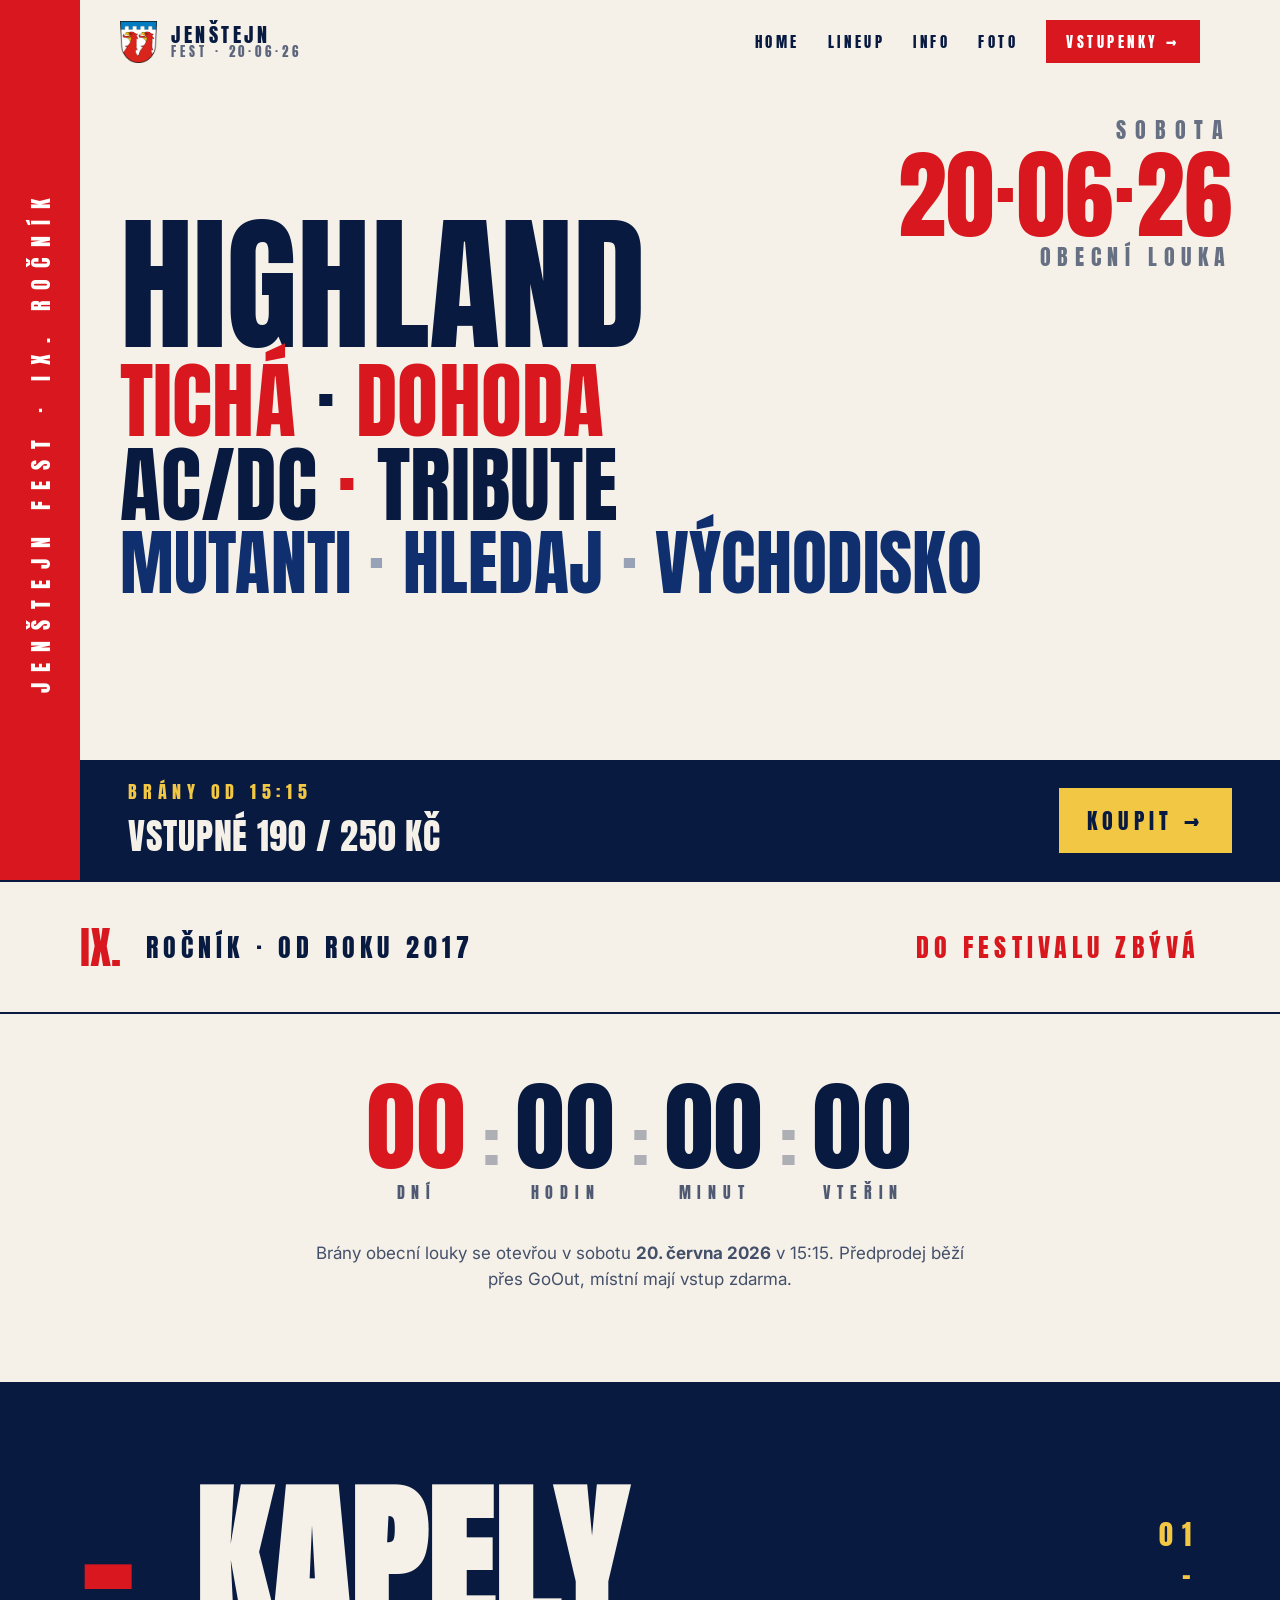
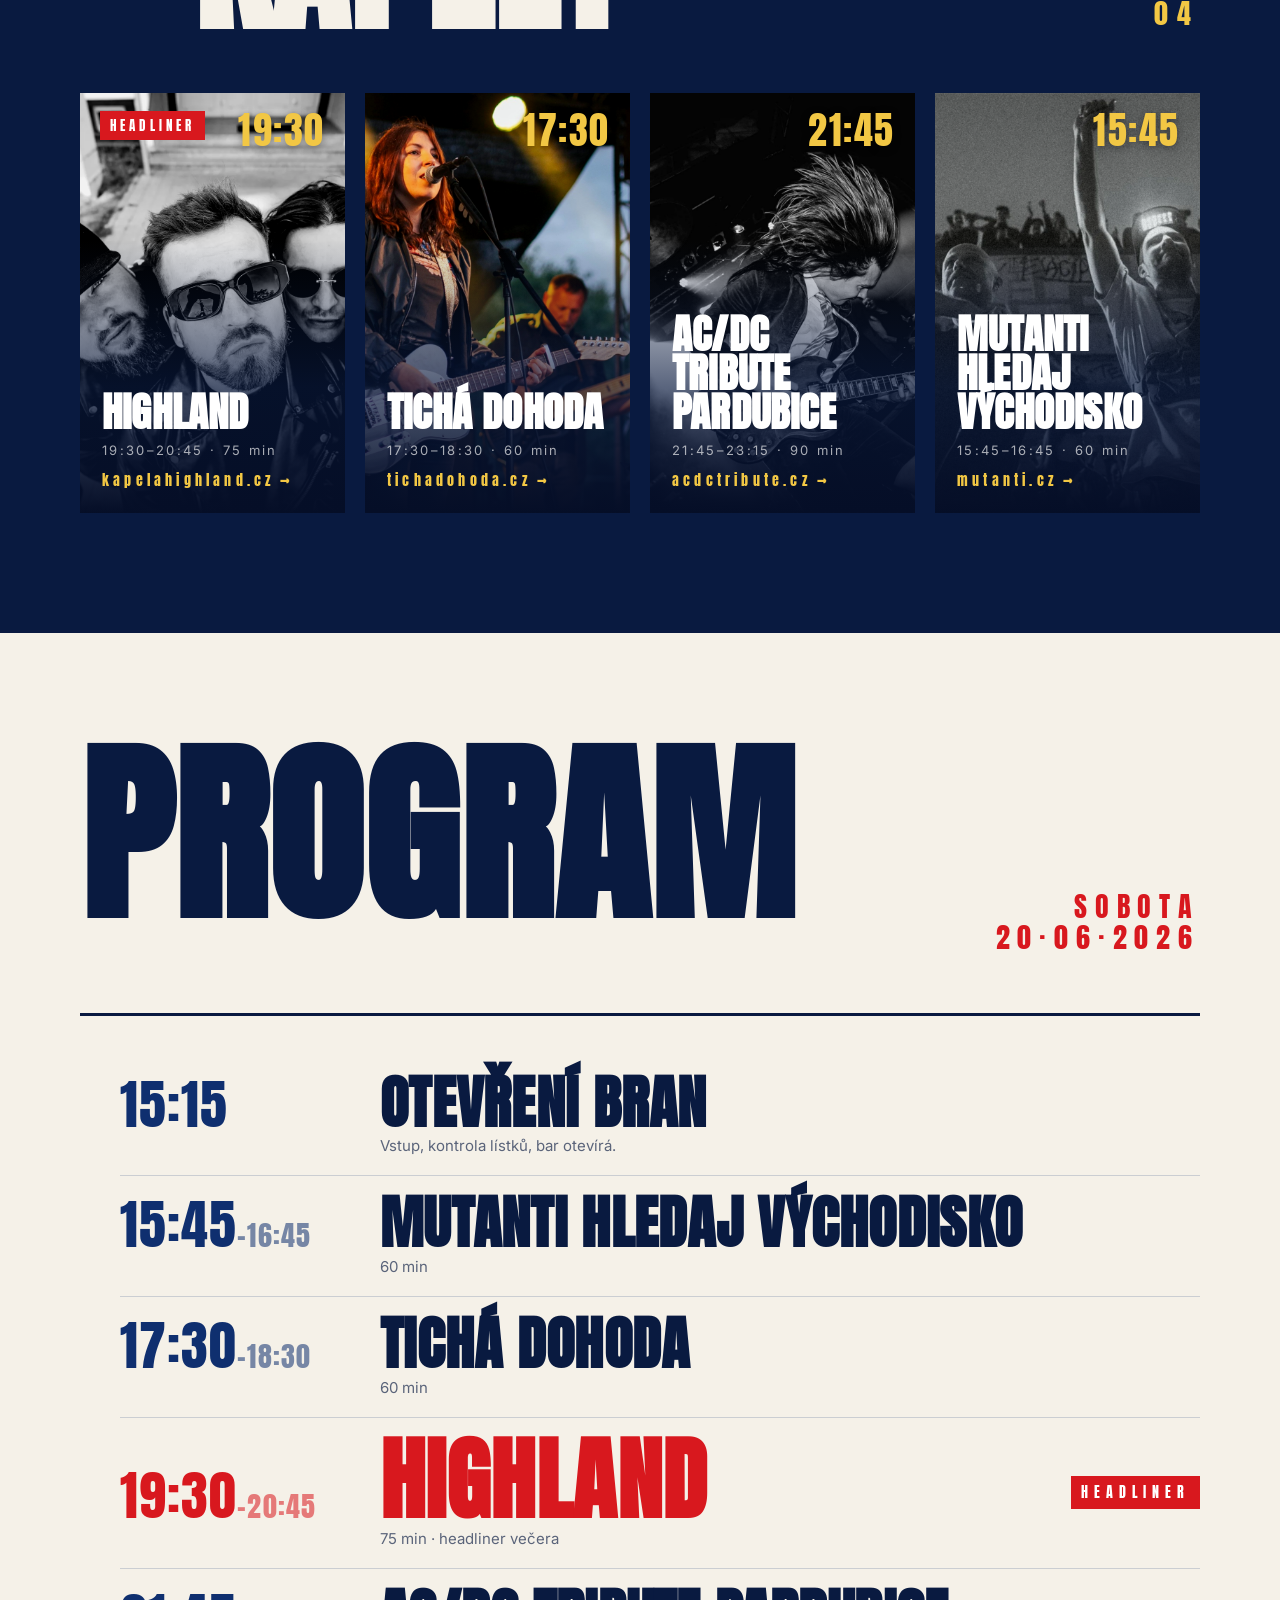
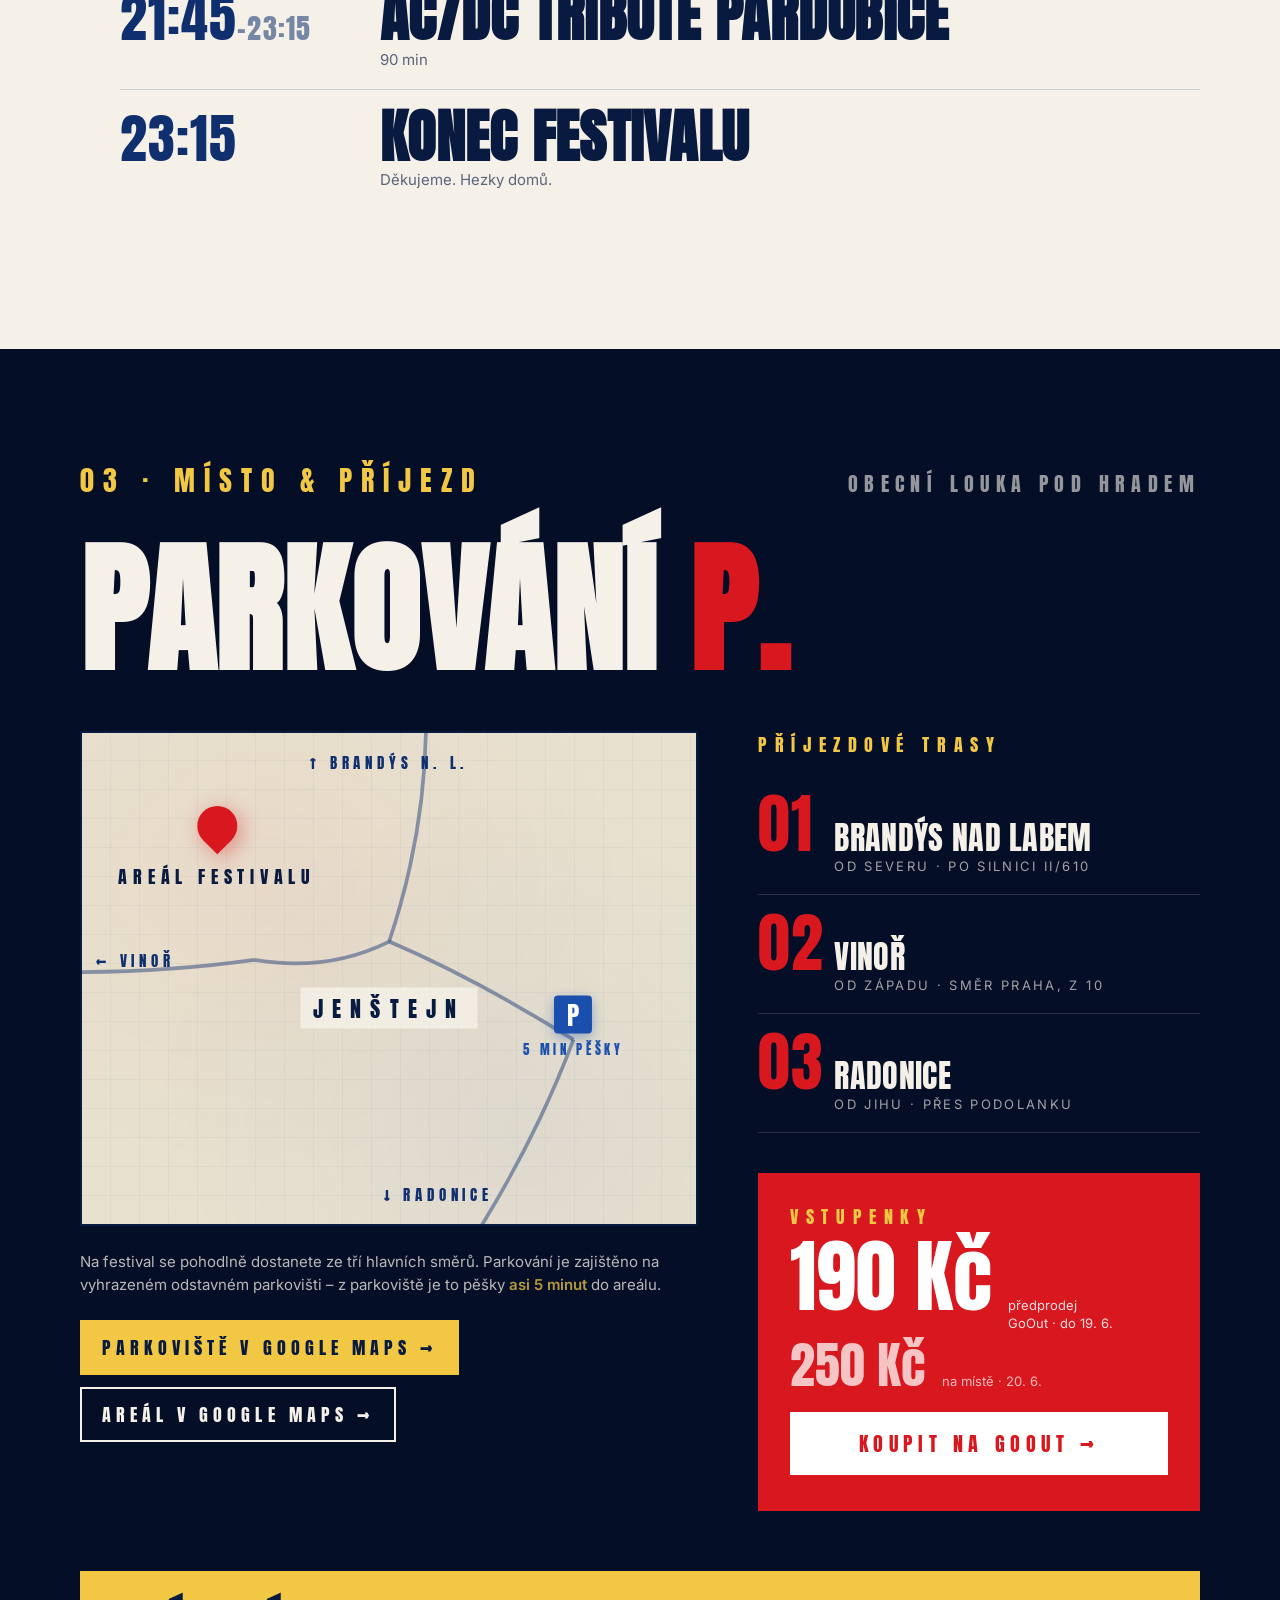
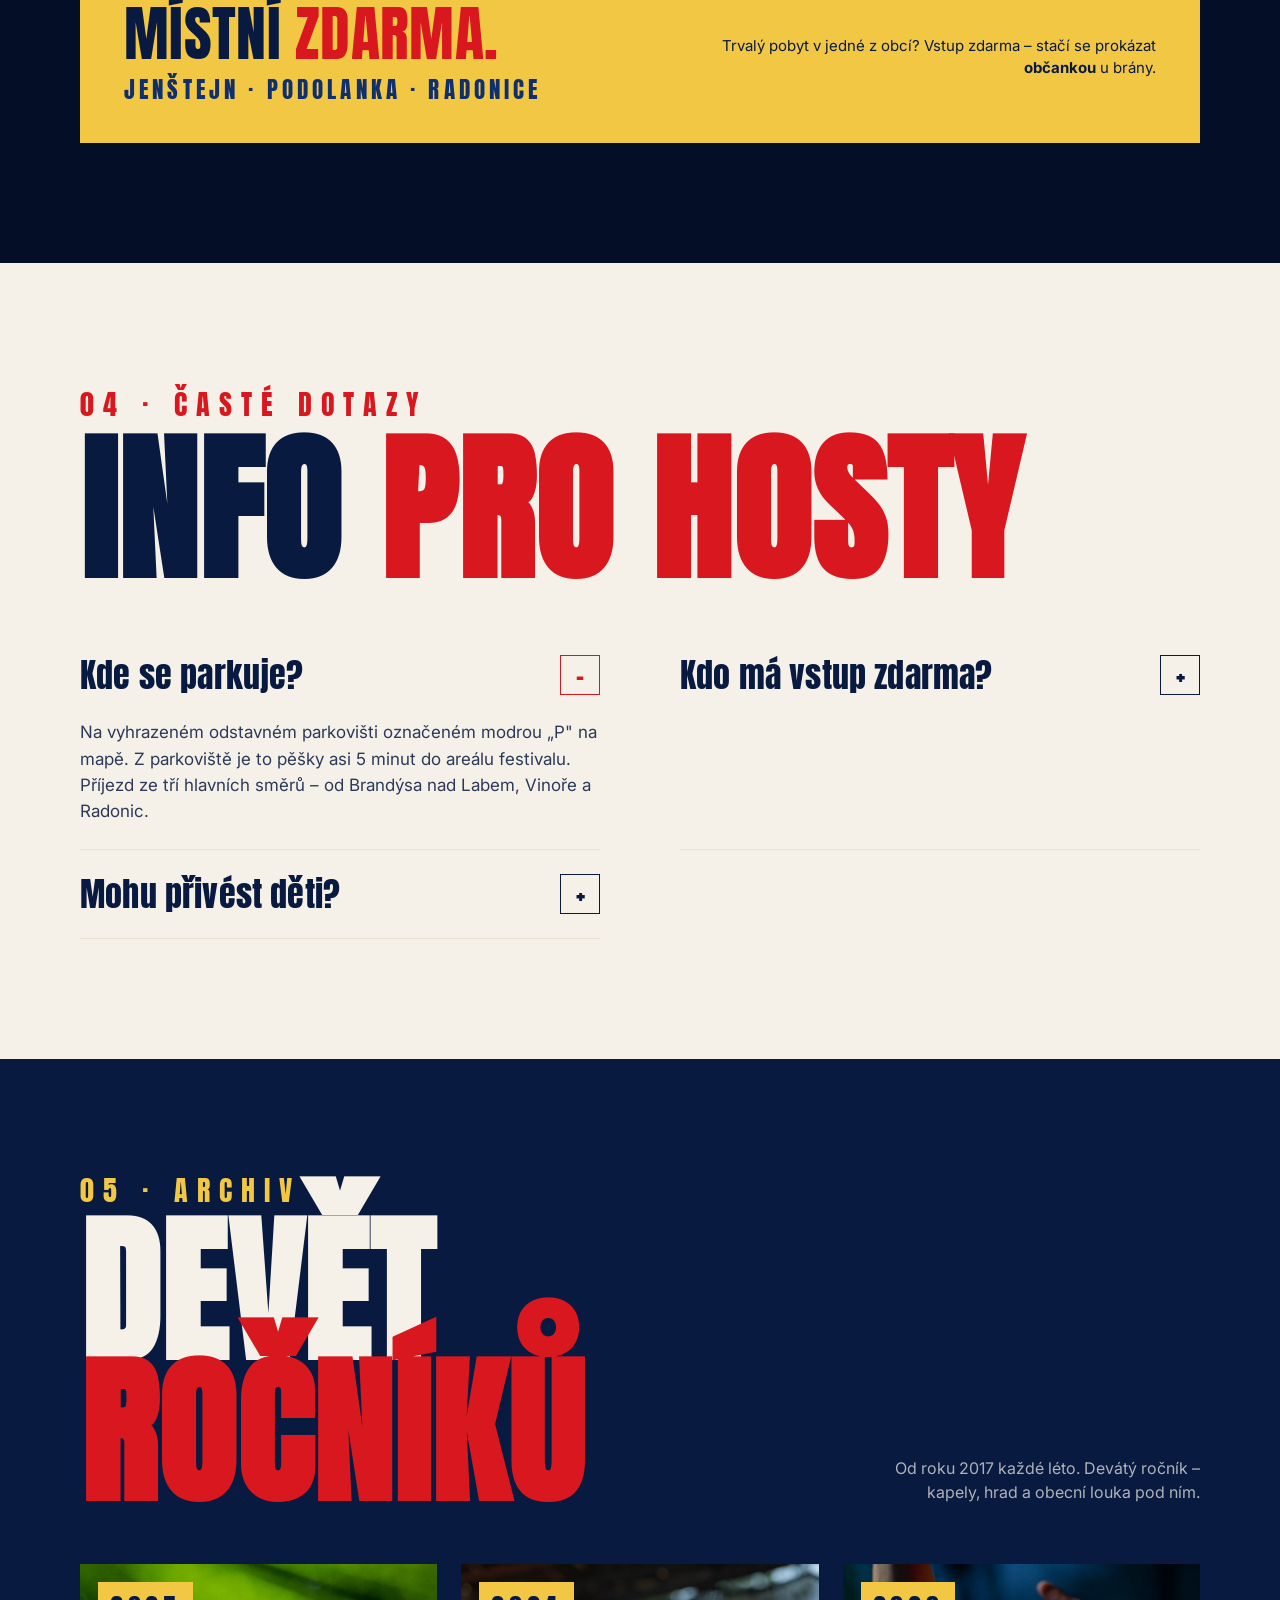
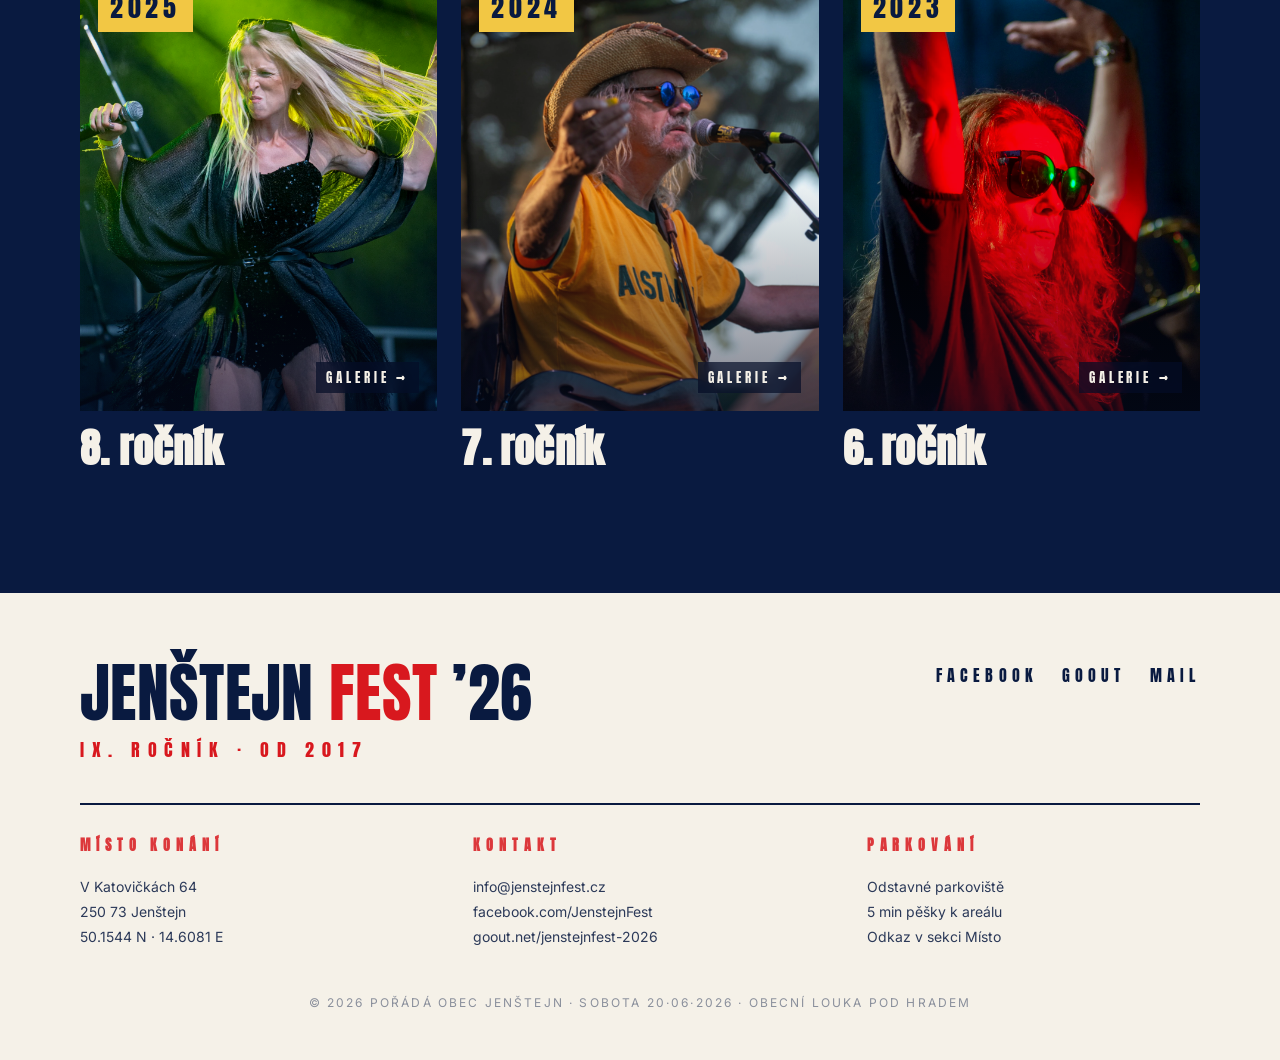
==== commit 67a4809e: "Add 2023 archive tile and switch grid to auto-fit Adds the 6. ročník (2023) archive tile with photo " ====
--- a/public/index.html
+++ b/public/index.html
@@ -9,6 +9,15 @@
   <meta property="og:description" content="Sobota 20. června 2026 · Obecní louka pod hradem Jenštejn">
   <meta property="og:url" content="https://jenstejnfest.cz">
   <meta property="og:type" content="website">
+  <meta property="og:image" content="https://jenstejnfest.cz/og-image.jpg">
+  <meta property="og:image:width" content="1200">
+  <meta property="og:image:height" content="630">
+  <meta name="twitter:card" content="summary_large_image">
+
+  <link rel="icon" href="/favicon.ico" sizes="any">
+  <link rel="icon" type="image/png" sizes="32x32" href="/favicon-32.png">
+  <link rel="icon" type="image/png" sizes="16x16" href="/favicon-16.png">
+  <link rel="apple-touch-icon" href="/apple-touch-icon.png">
 
   <link rel="preconnect" href="https://fonts.googleapis.com">
   <link rel="preconnect" href="https://fonts.gstatic.com" crossorigin>
@@ -474,6 +483,16 @@
         <h3 class="archive-item__label">7. ročník</h3>
       </article>
 
+      <article class="archive-item">
+        <a class="archive-tile" href="https://photos.app.goo.gl/1C1yVmmf77rV73c2A" target="_blank" rel="noopener">
+          <div class="archive-tile__media archive-tile__media--photo" style="background-image: url('assets/archive-2023.webp');"></div>
+          <div class="archive-tile__gradient"></div>
+          <span class="archive-tile__year">2023</span>
+          <span class="archive-tile__cta">GALERIE →</span>
+        </a>
+        <h3 class="archive-item__label">6. ročník</h3>
+      </article>
+
     </div>
   </div>
 </section>
--- a/public/style.css
+++ b/public/style.css
@@ -1096,9 +1096,9 @@
 
 .archive__grid {
   display: grid;
-  grid-template-columns: repeat(2, 1fr);
-  gap: 30px;
-  max-width: 900px;
+  grid-template-columns: repeat(auto-fit, minmax(300px, 1fr));
+  gap: 24px;
+  max-width: 1200px;
 }
 
 .archive-item__label {
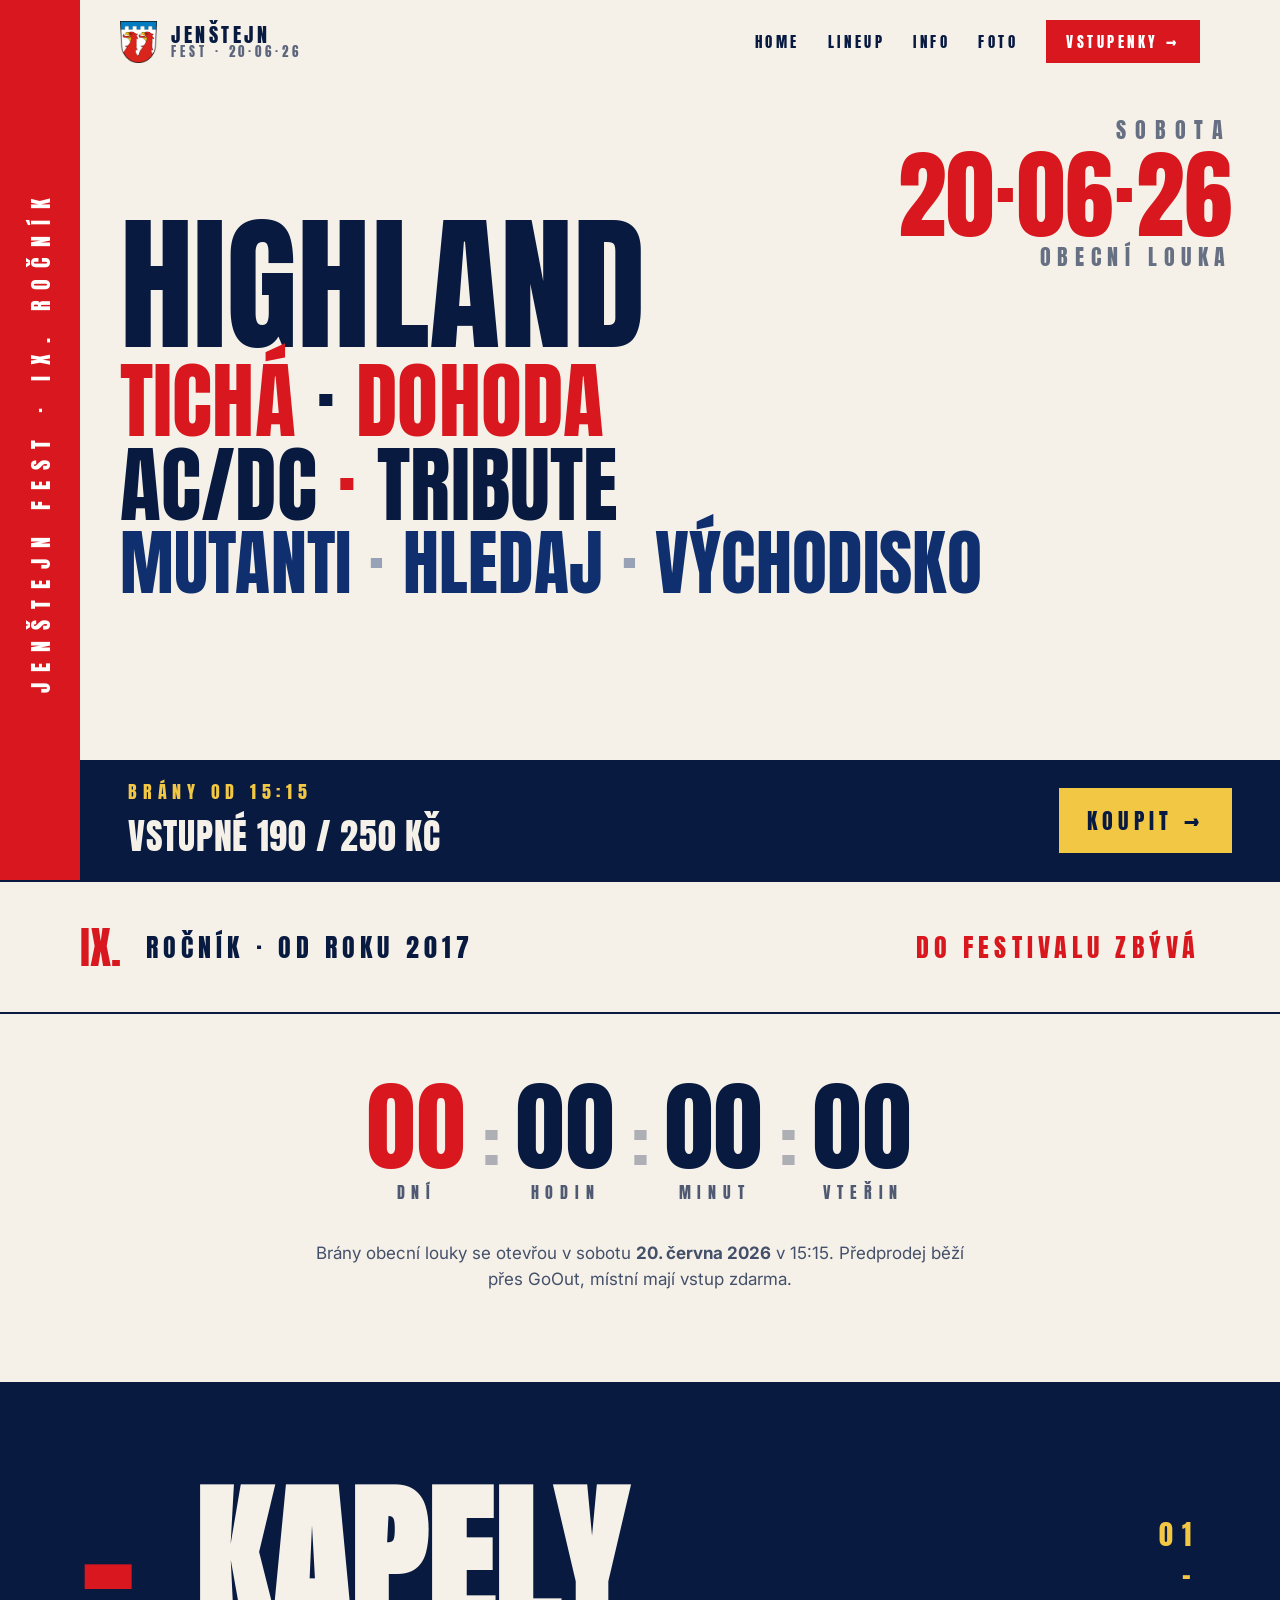
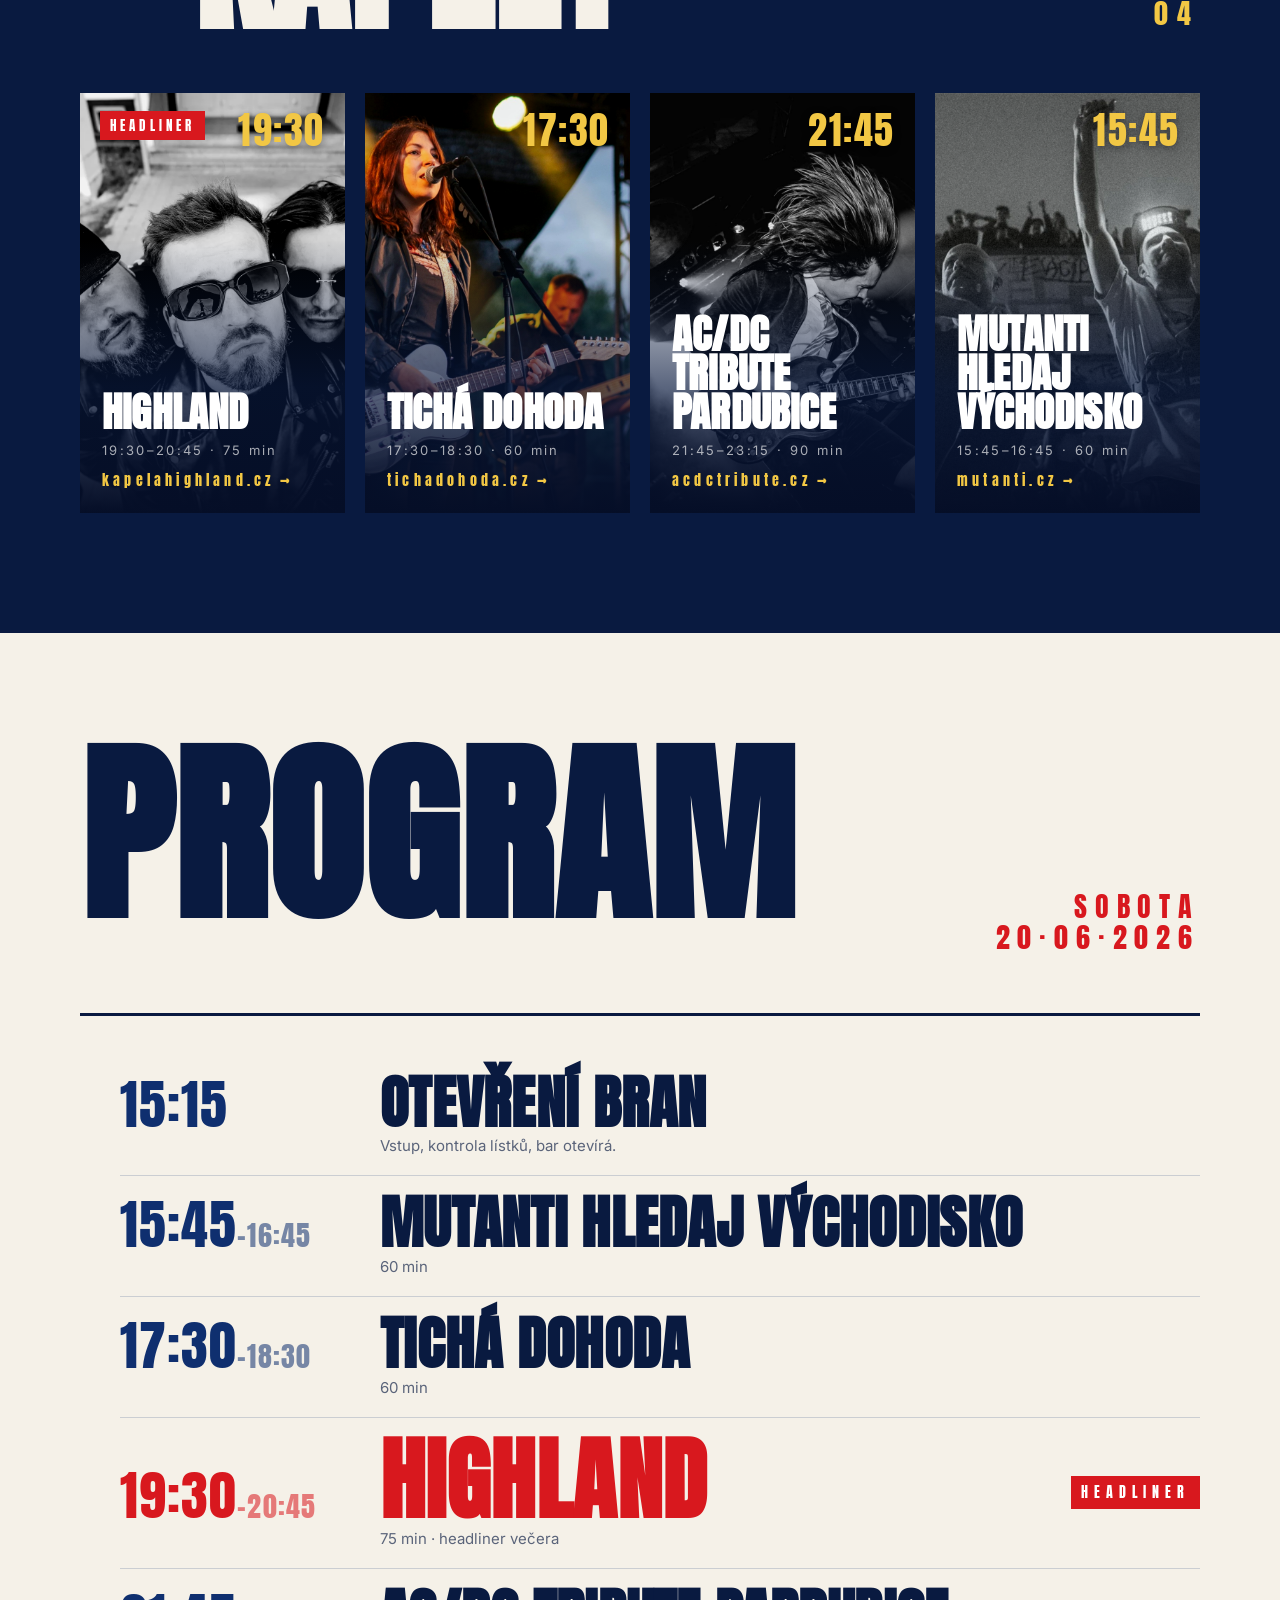
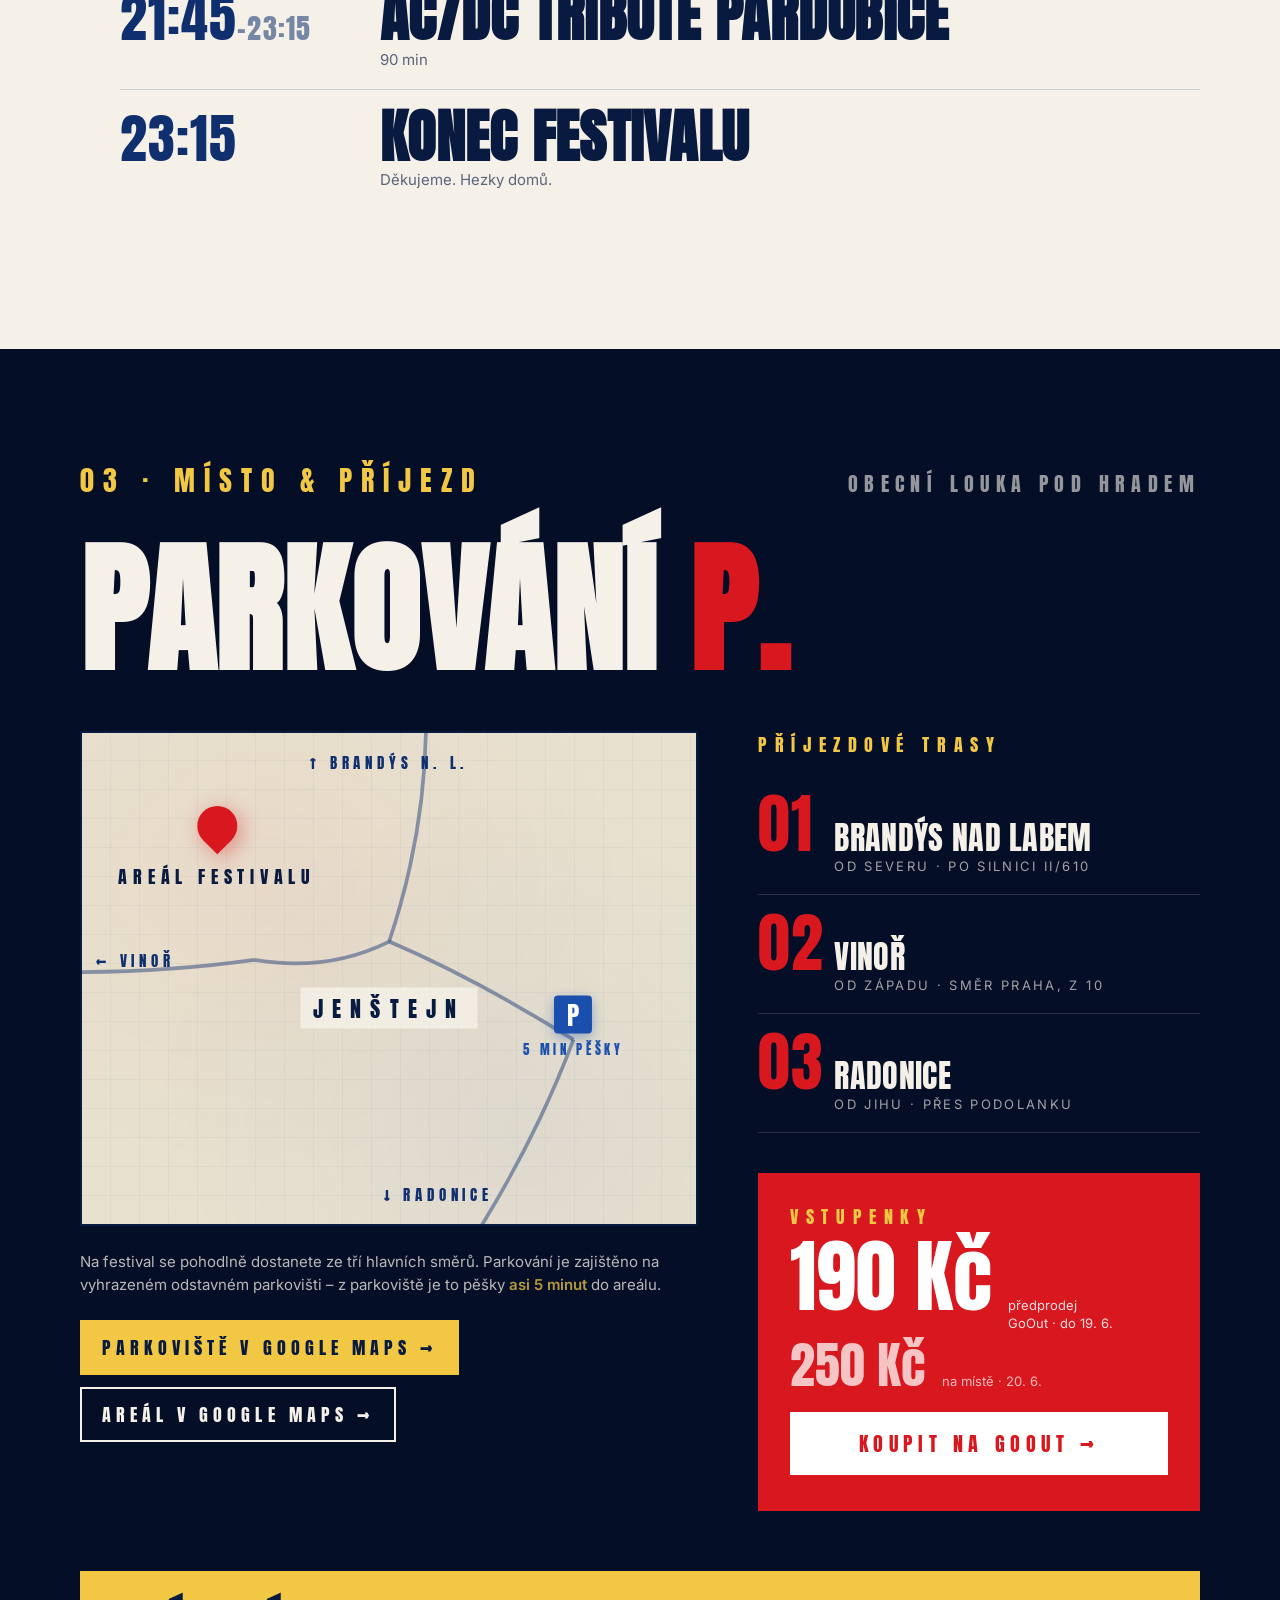
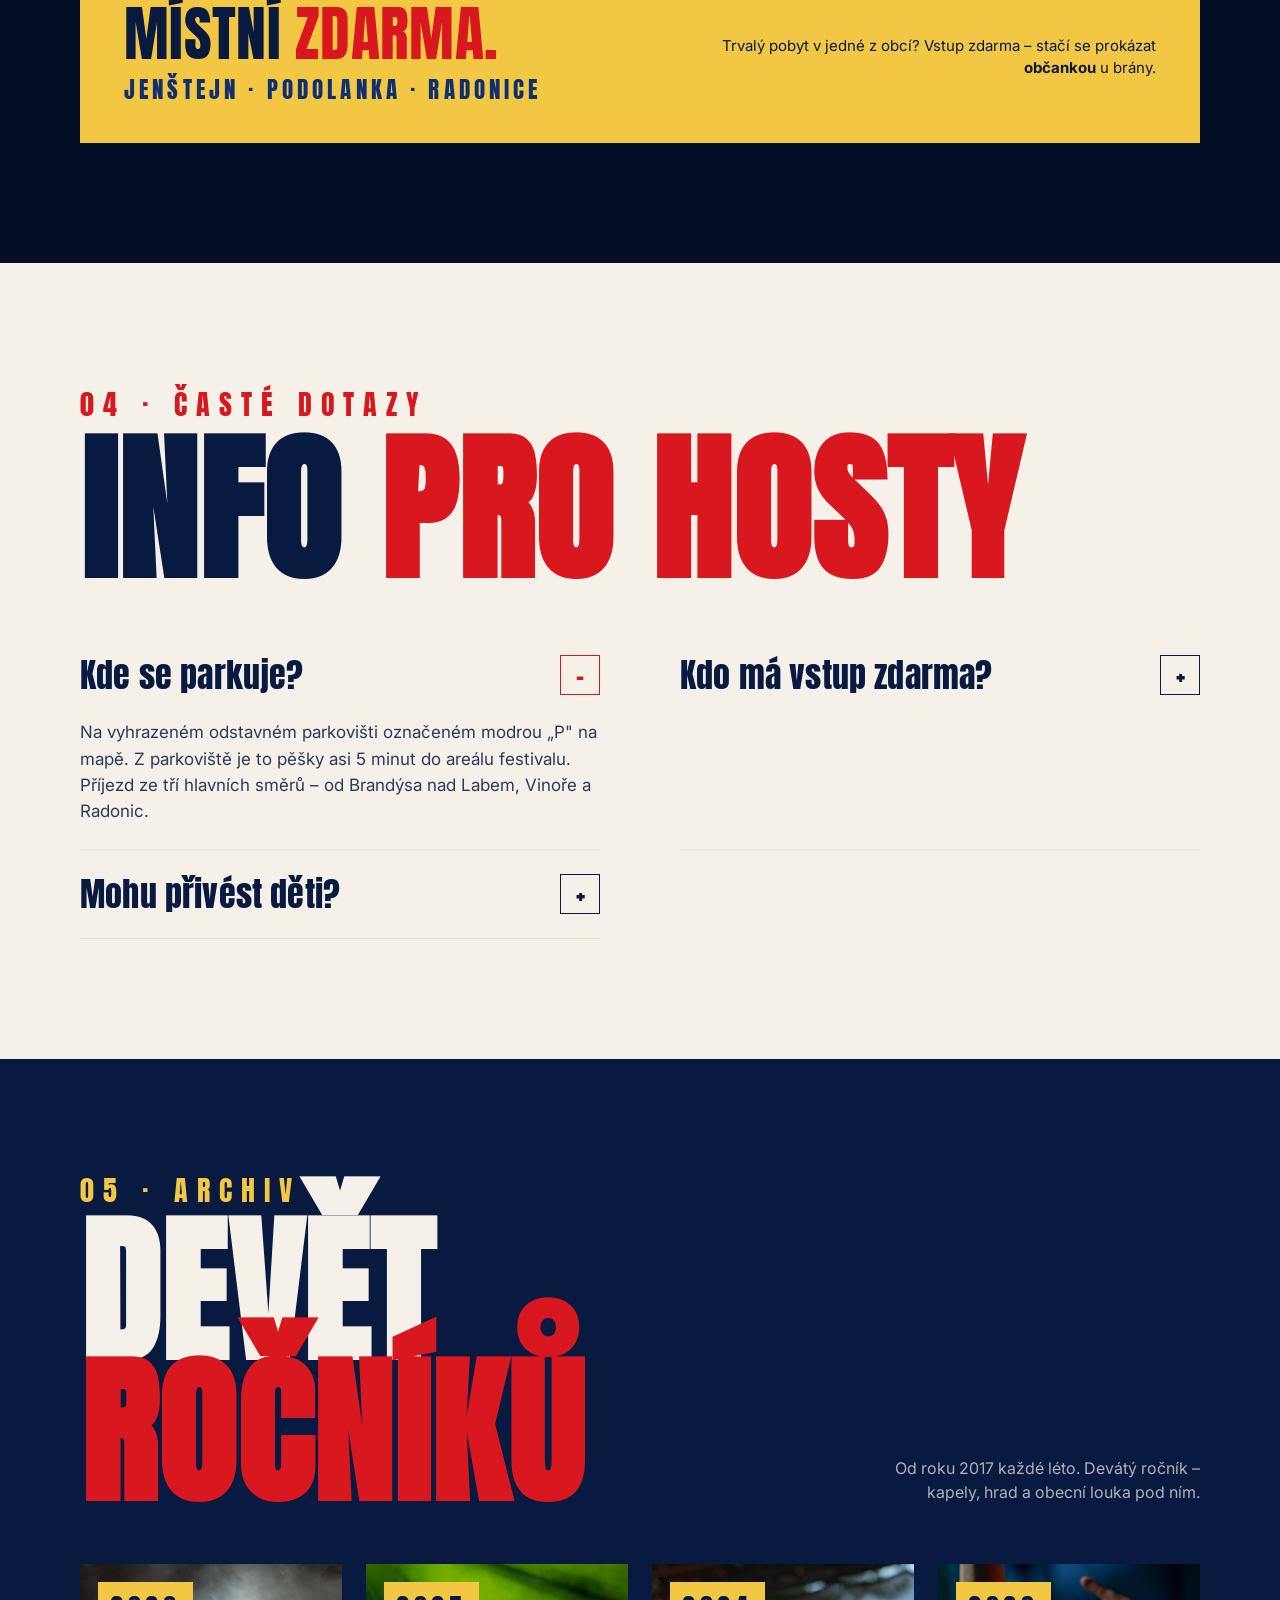
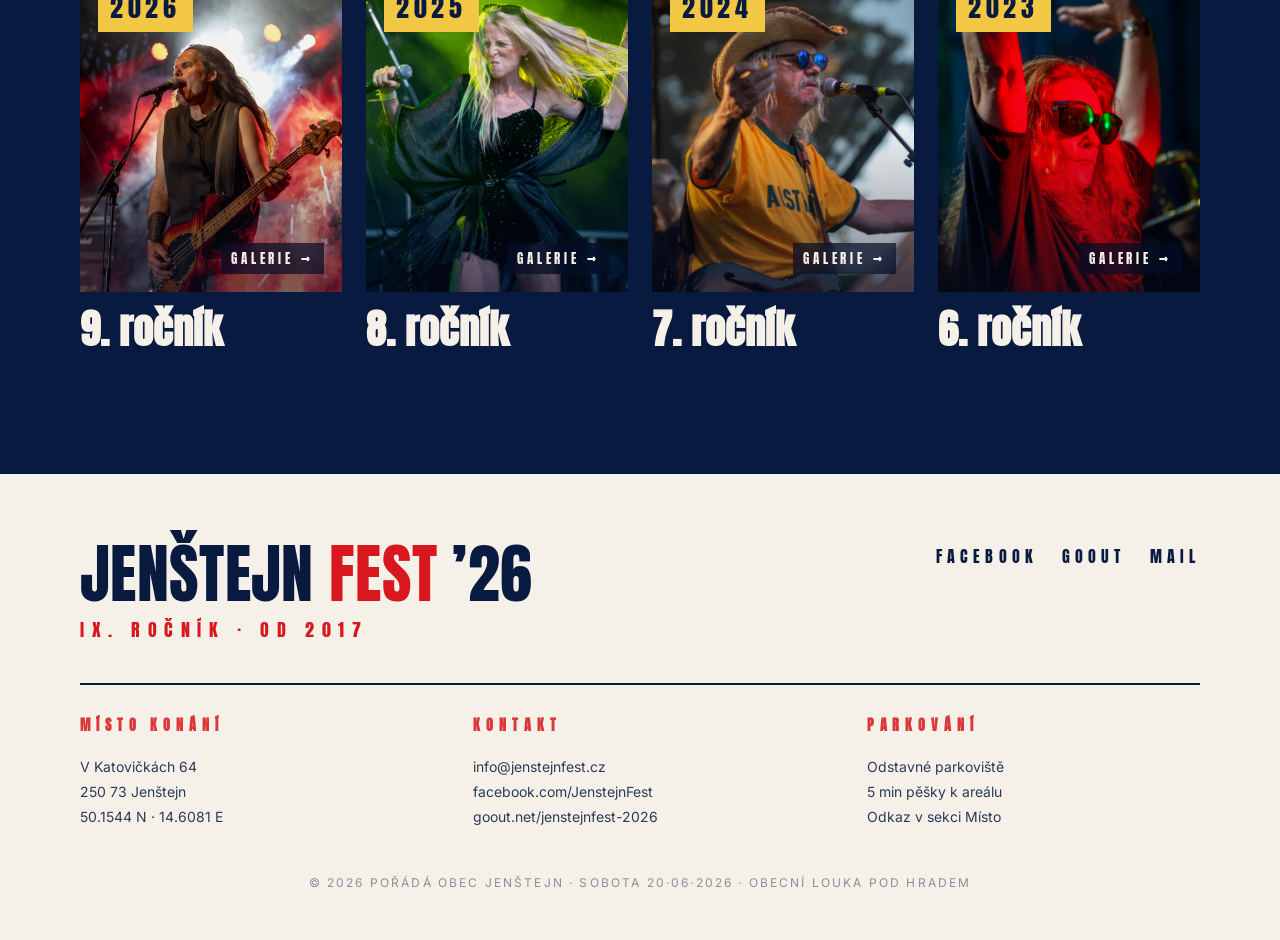
==== commit d53f8e4d: "Add 2026 archive tile and show four tiles per row Co-Authored-By: Claude Opus 5.5 <noreply@anthropic" ====
--- a/public/index.html
+++ b/public/index.html
@@ -448,7 +448,7 @@
   </div>
 </section>
 
-<!-- ─────── ARCHIVE – 2 tiles linking to Google Photos ─────── -->
+<!-- ─────── ARCHIVE – tiles linking to Google Photos ─────── -->
 <section class="archive" id="foto">
   <div class="archive__inner">
     <div class="archive__header">
@@ -462,6 +462,16 @@
     </div>
 
     <div class="archive__grid">
+
+      <article class="archive-item">
+        <a class="archive-tile" href="https://photos.app.goo.gl/jbxJDt6uMEbm3SCV6" target="_blank" rel="noopener">
+          <div class="archive-tile__media archive-tile__media--photo" style="background-image: url('assets/archive-2026.webp');"></div>
+          <div class="archive-tile__gradient"></div>
+          <span class="archive-tile__year">2026</span>
+          <span class="archive-tile__cta">GALERIE →</span>
+        </a>
+        <h3 class="archive-item__label">9. ročník</h3>
+      </article>
 
       <article class="archive-item">
         <a class="archive-tile" href="https://photos.app.goo.gl/h8aDHiQSLMkscGRW6" target="_blank" rel="noopener">
--- a/public/style.css
+++ b/public/style.css
@@ -1096,7 +1096,7 @@
 
 .archive__grid {
   display: grid;
-  grid-template-columns: repeat(auto-fit, minmax(300px, 1fr));
+  grid-template-columns: repeat(4, 1fr);
   gap: 24px;
   max-width: 1200px;
 }
@@ -1328,23 +1328,26 @@
     letter-spacing: 0.18em;
   }
 
-  /* Hero */
-  .hero { height: 800px; }
+  /* Hero — fit visible viewport (subtract nav offset so strip stays above fold) */
+  .hero {
+    height: calc(100svh - 60px);
+    min-height: 600px;
+  }
   .hero__sidebar { width: 40px; }
   .hero__sidebar-text { font-size: 14px; letter-spacing: 0.5em; }
   .hero__date { top: 80px; right: 20px; }
   .hero__date-day,
   .hero__date-place { font-size: 14px; }
   .hero__lineup {
-    top: 200px;
+    top: 240px;
     left: 56px;
     right: 16px;
   }
-  .hero__band--highland { font-size: 58px; }
+  .hero__band--highland { font-size: 68px; }
   .hero__band--ticha,
-  .hero__band--acdc { font-size: 30px; }
+  .hero__band--acdc { font-size: 36px; }
   .hero__band--mutanti {
-    font-size: 24px;
+    font-size: 28px;
     line-height: 1.0;
   }
   .hero__band--mutanti-desktop { display: none; }
@@ -1580,27 +1583,31 @@
   }
 
   .archive__grid {
-    grid-template-columns: 1fr;
-    gap: 16px;
-  }
-  .archive-tile { aspect-ratio: 4 / 3; }
-  .archive-tile__initial { font-size: 110px; }
+    grid-template-columns: repeat(4, 1fr);
+    gap: 8px;
+  }
+  .archive-tile {
+    aspect-ratio: 4 / 5;
+  }
+  .archive-tile__initial { font-size: 64px; }
   .archive-tile__year {
-    top: 10px;
-    left: 12px;
-    font-size: 16px;
-    padding: 3px 8px;
+    top: 6px;
+    left: 6px;
+    font-size: 11px;
+    padding: 2px 5px;
+    letter-spacing: 0.12em;
   }
   .archive-tile__cta {
-    bottom: 10px;
-    right: 10px;
-    font-size: 10px;
-    letter-spacing: 0.28em;
-    padding: 4px 8px;
+    bottom: 6px;
+    right: 6px;
+    font-size: 9px;
+    letter-spacing: 0.18em;
+    padding: 3px 5px;
   }
   .archive-item__label {
-    font-size: 22px;
-    margin-top: 8px;
+    font-size: 15px;
+    margin-top: 6px;
+    letter-spacing: 0.01em;
   }
 
   /* Footer */
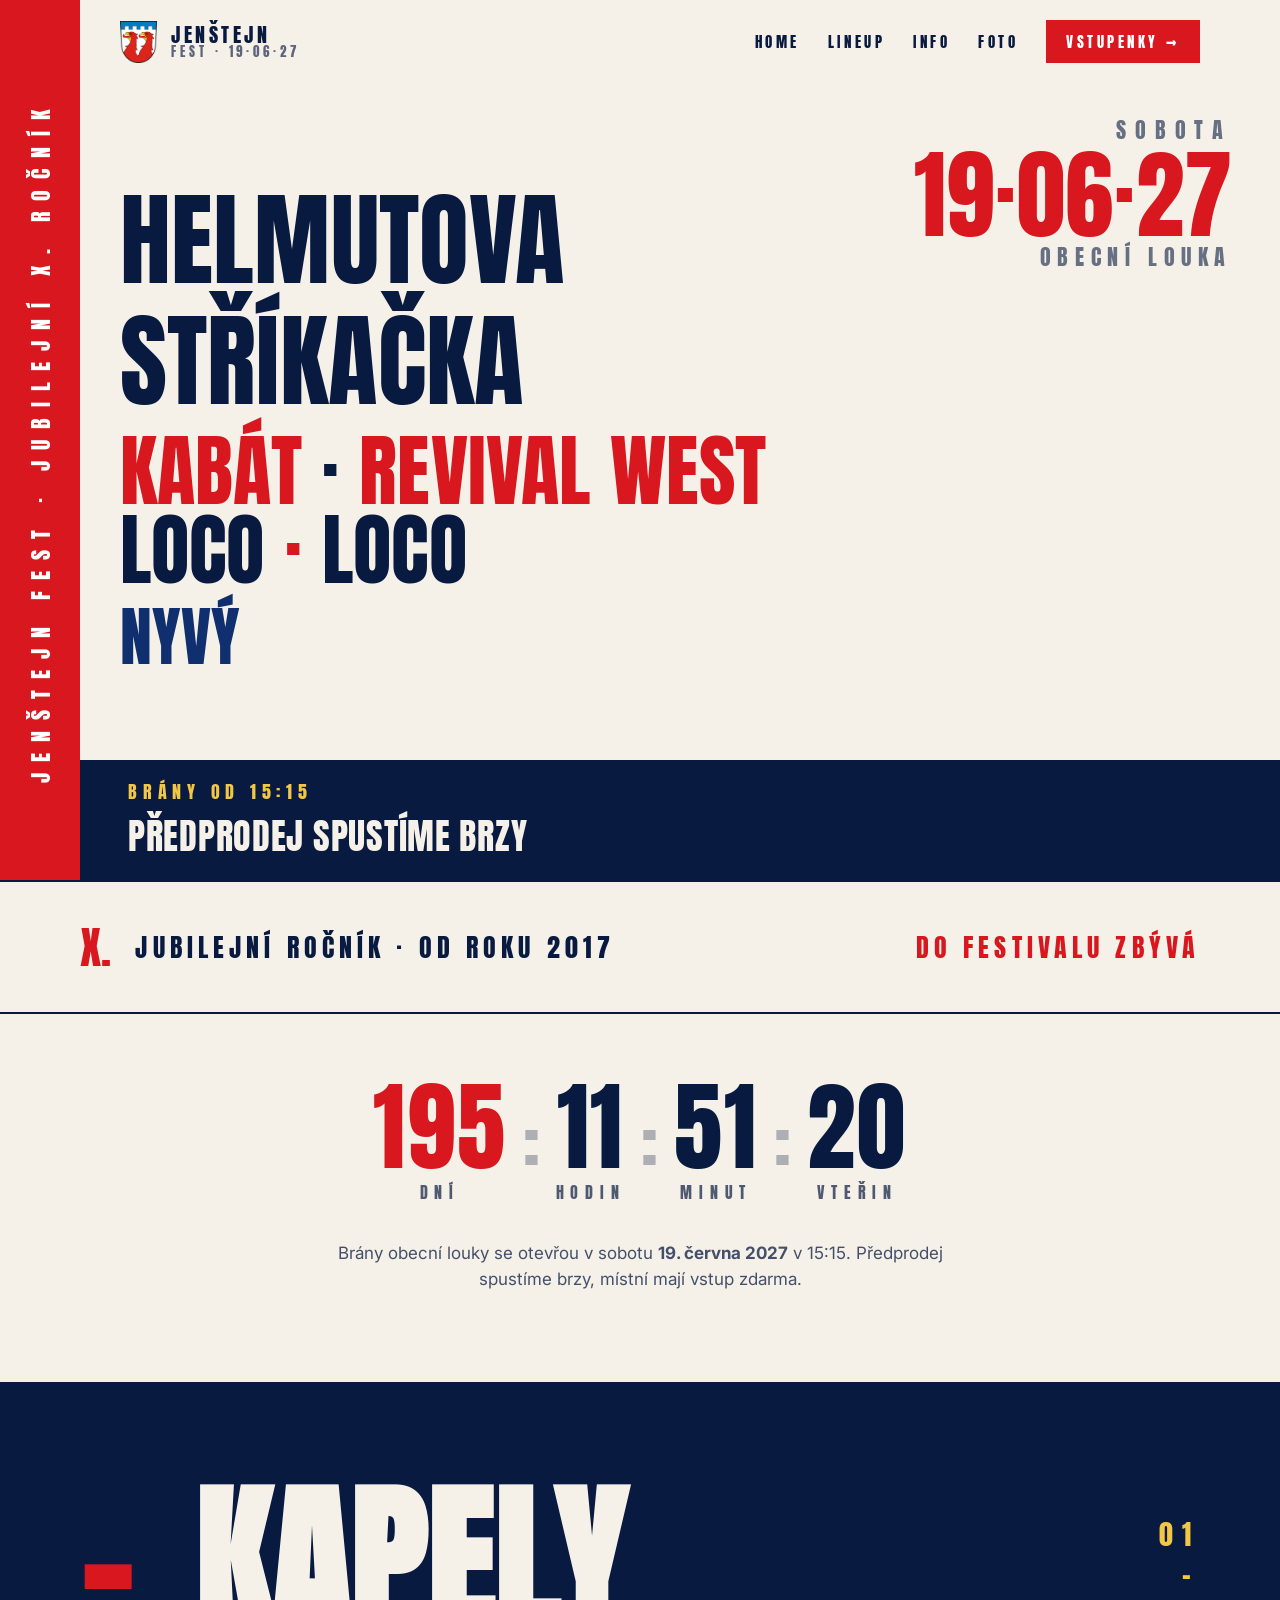
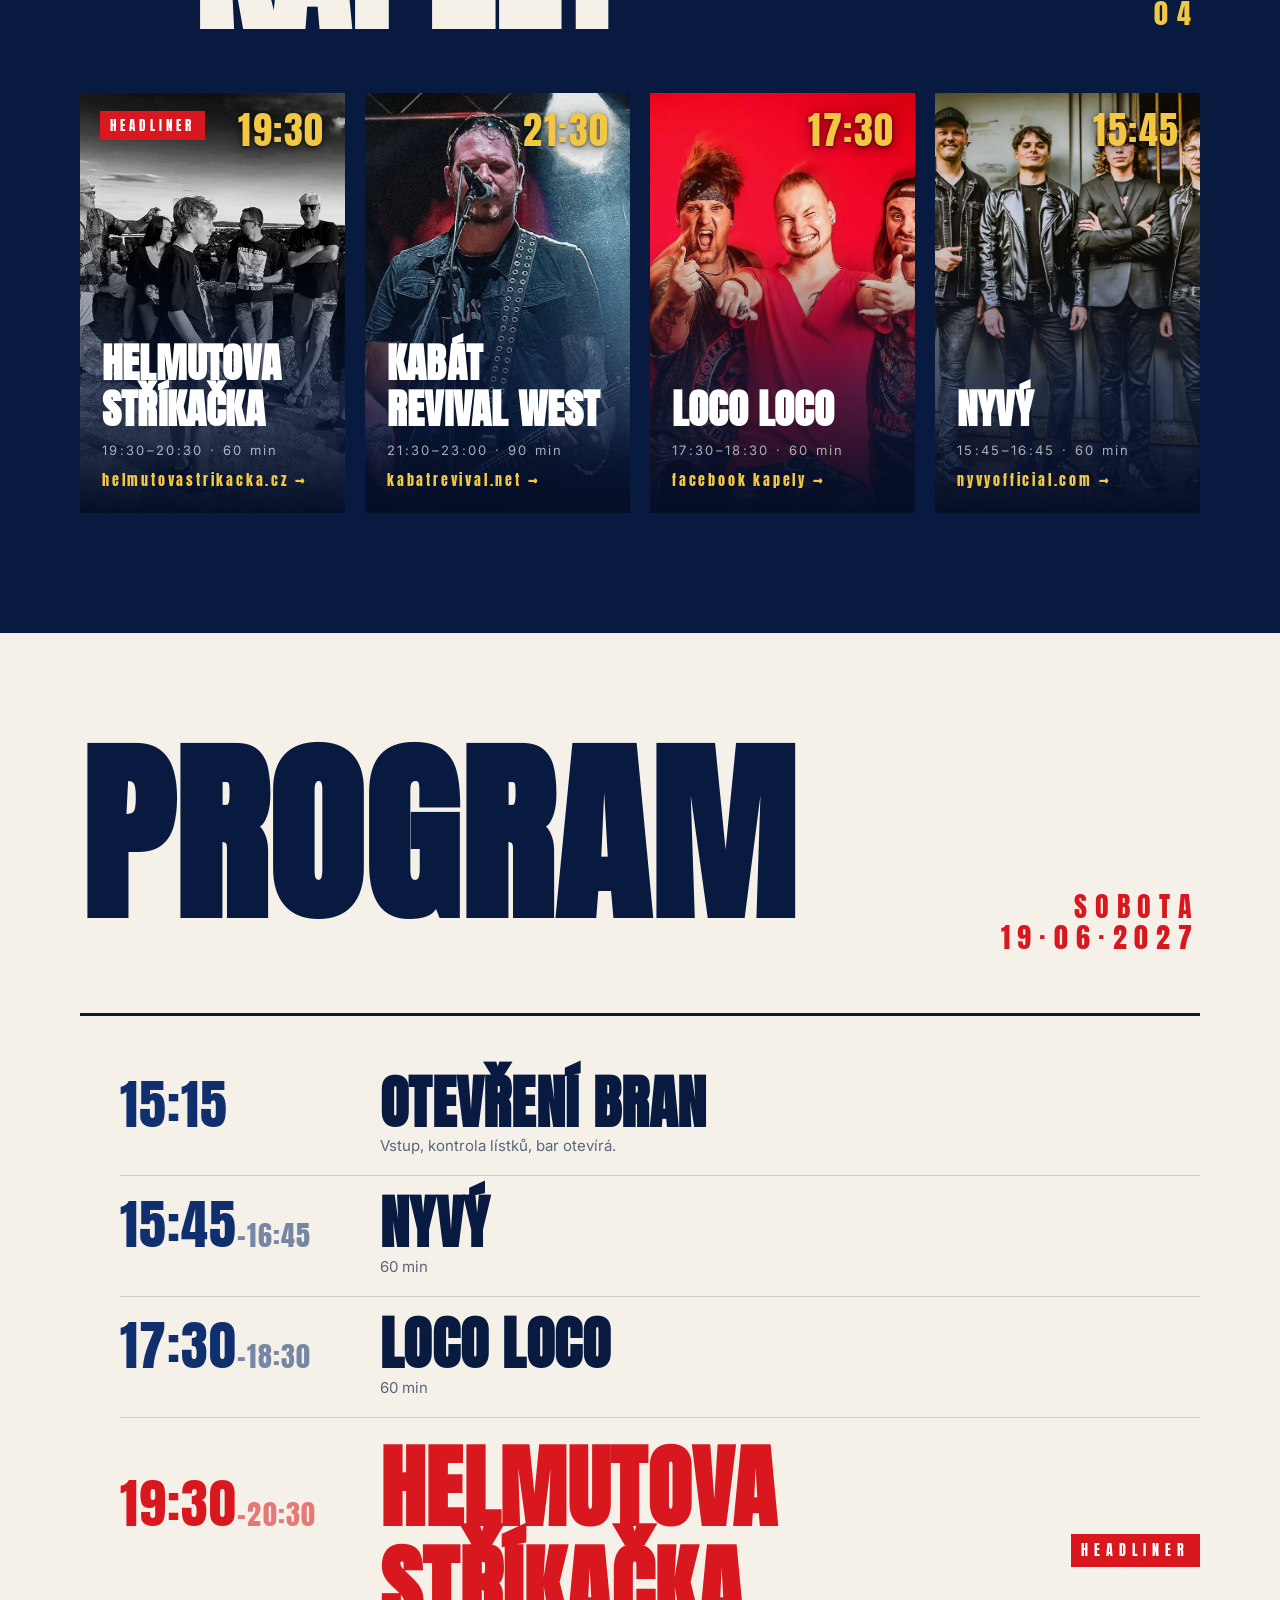
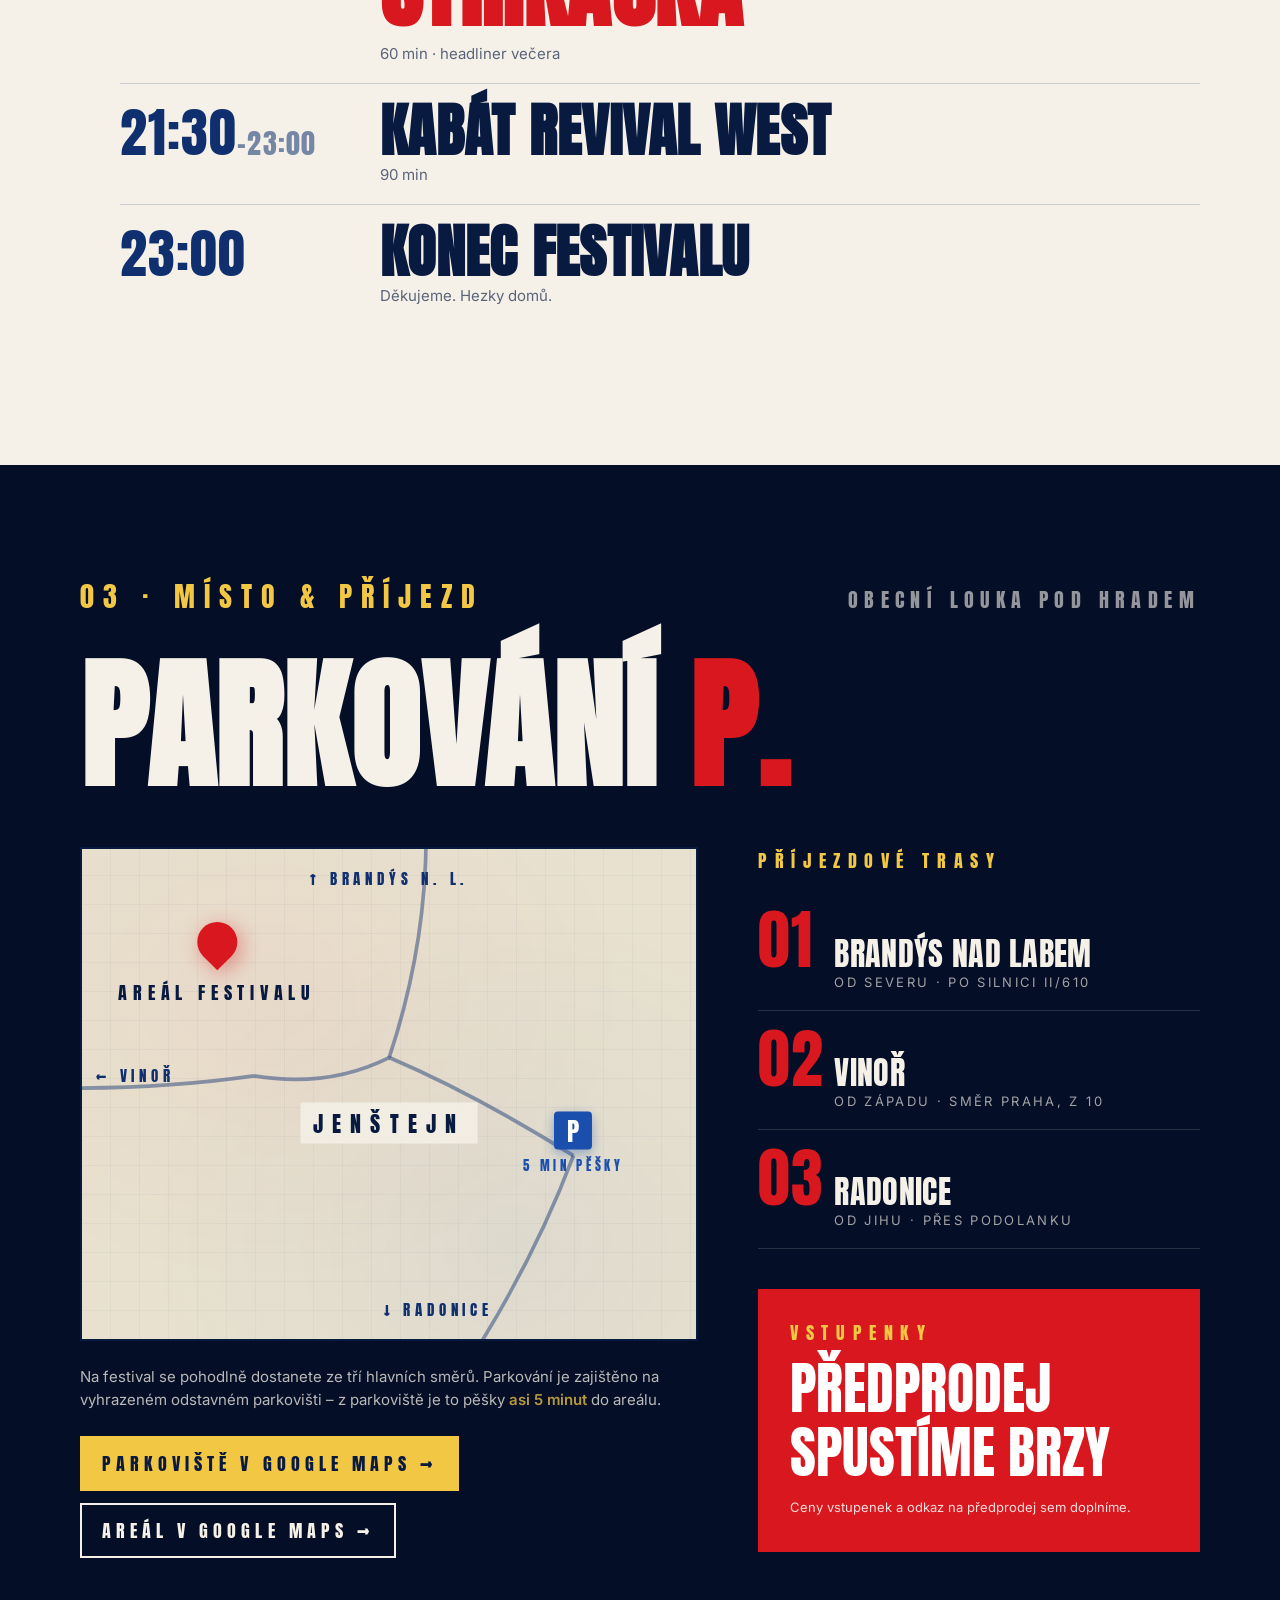
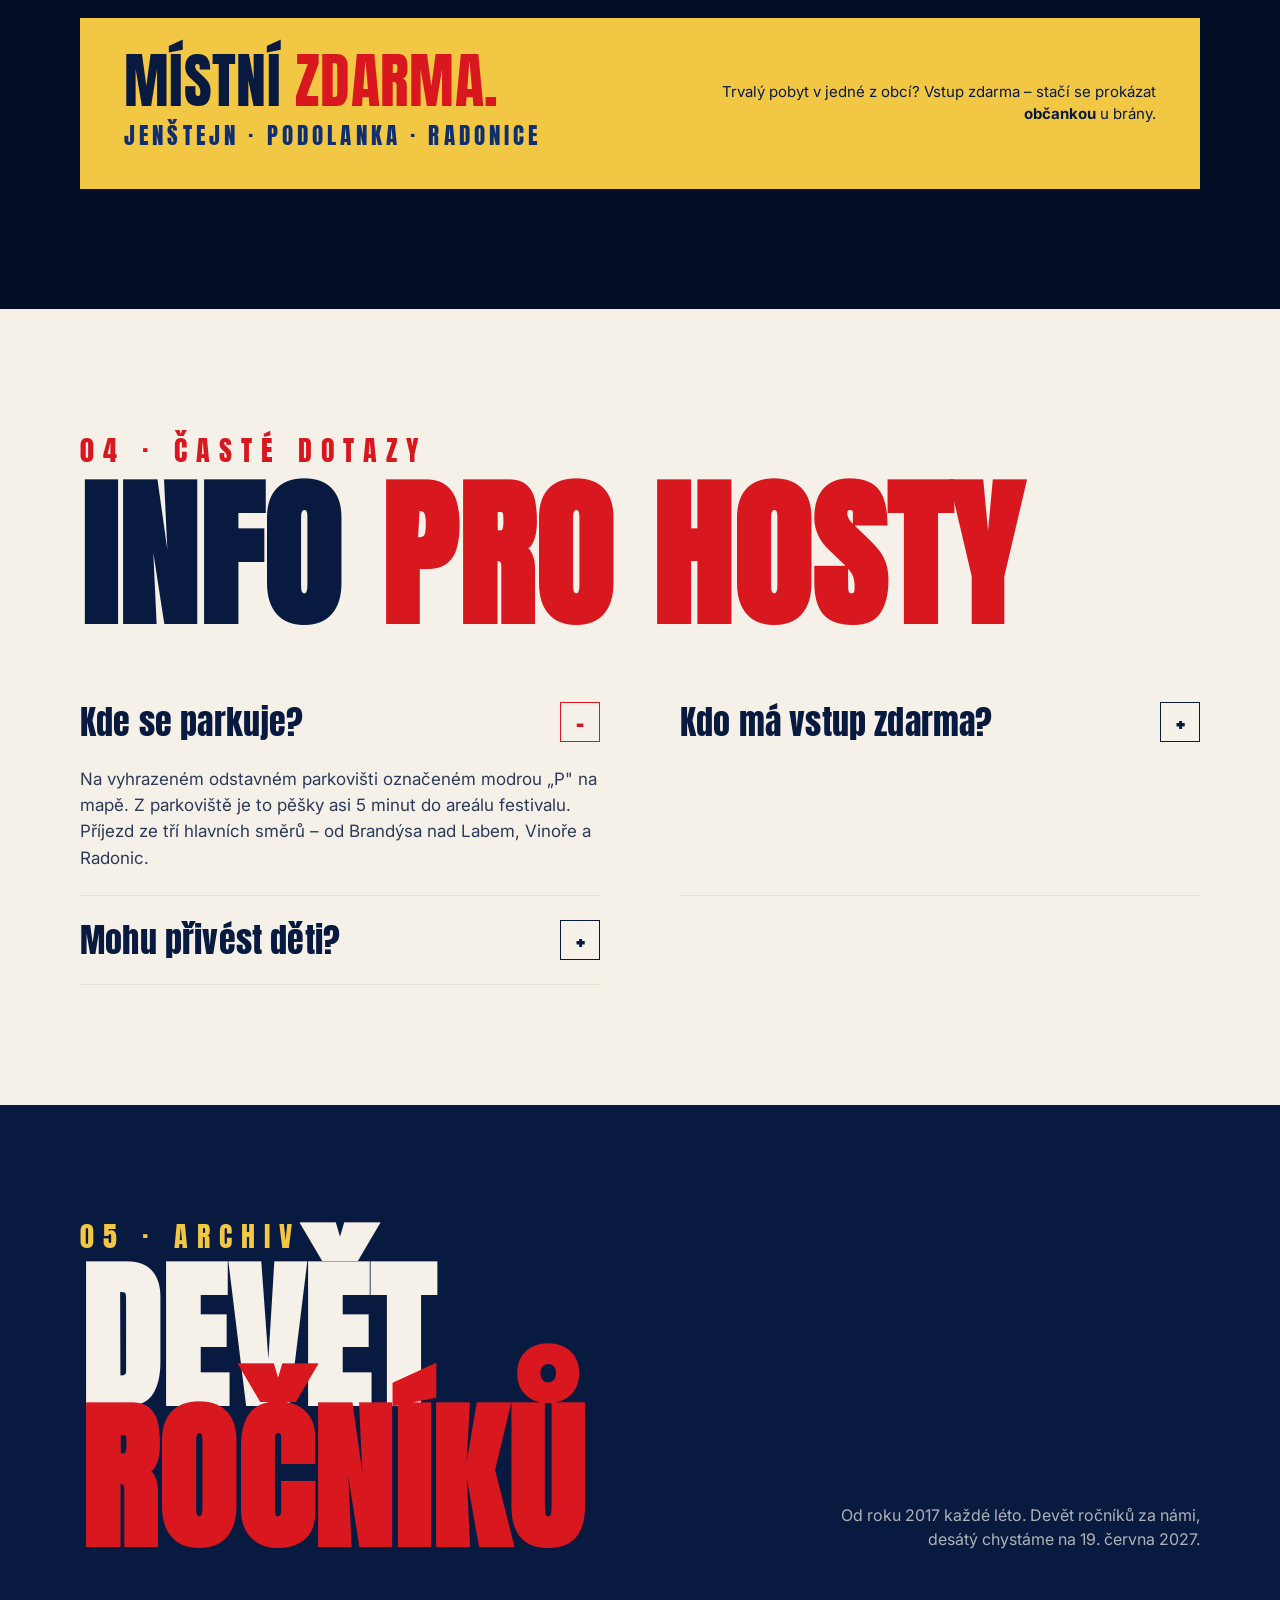
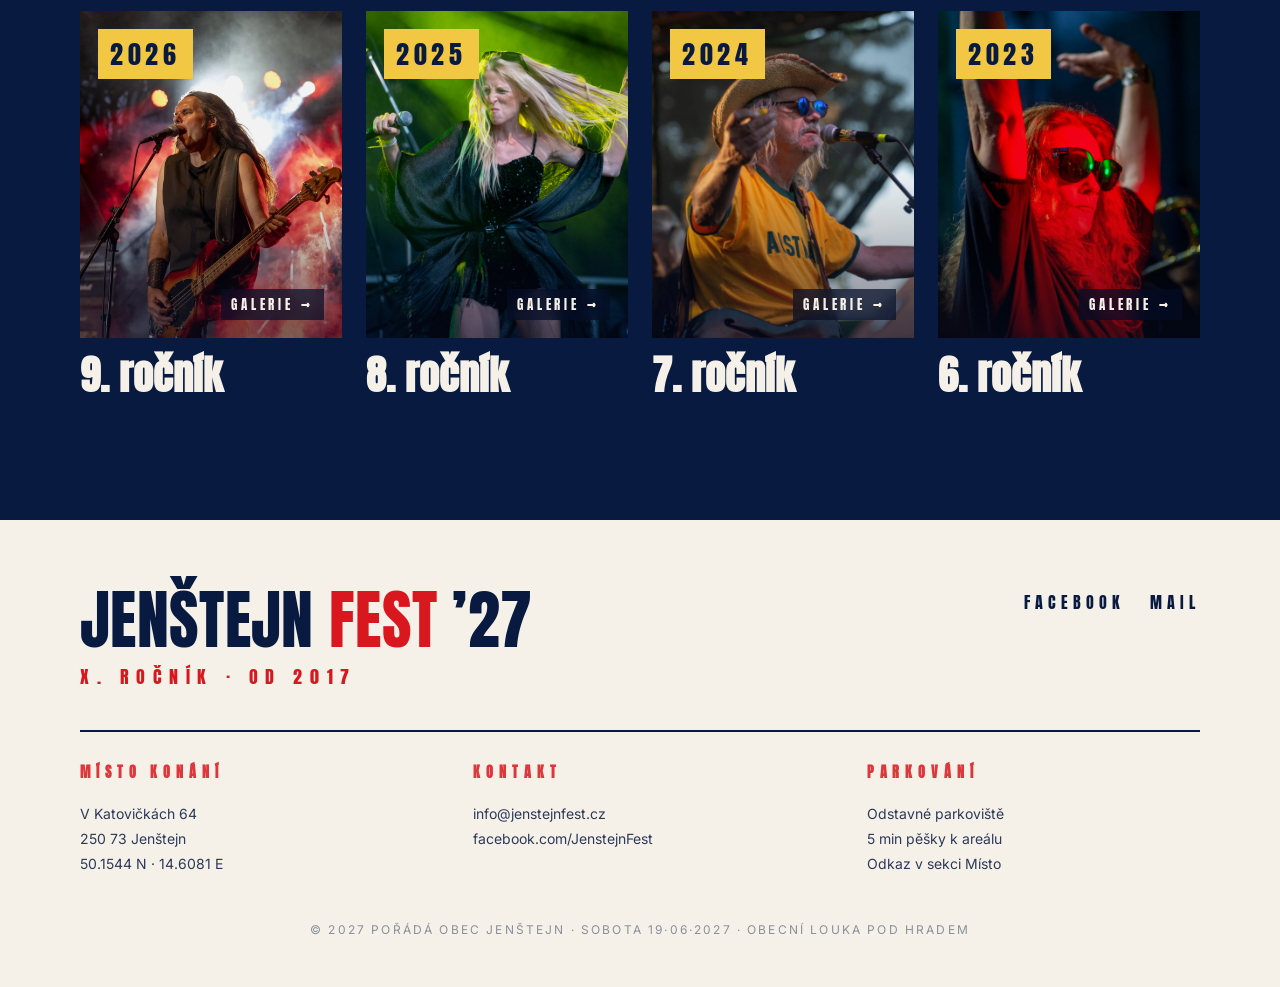
==== commit 6b4dac50: "Update site for JenštejnFest 2027 (10th edition) - Saturday 19. 6. 2027, jubilee X. ročník, countdow" ====
--- a/public/index.html
+++ b/public/index.html
@@ -3,10 +3,10 @@
 <head>
   <meta charset="utf-8">
   <meta name="viewport" content="width=device-width, initial-scale=1">
-  <title>JenštejnFest 26 – 20. června 2026 · Obecní louka pod hradem Jenštejn</title>
-  <meta name="description" content="9. ročník festivalu pod hradem Jenštejn. Headliner Highland, dále Tichá Dohoda, AC/DC Tribute a Mutanti hledaj východisko. Sobota 20. června 2026.">
-  <meta property="og:title" content="JenštejnFest 26 · Highland + Tichá Dohoda + AC/DC Tribute + Mutanti">
-  <meta property="og:description" content="Sobota 20. června 2026 · Obecní louka pod hradem Jenštejn">
+  <title>JenštejnFest 27 – 19. června 2027 · Obecní louka pod hradem Jenštejn</title>
+  <meta name="description" content="Jubilejní 10. ročník festivalu pod hradem Jenštejn. Headliner Helmutova stříkačka, dále Kabát revival WEST, Loco Loco a NYVÝ. Sobota 19. června 2027.">
+  <meta property="og:title" content="JenštejnFest 27 · Helmutova stříkačka + Kabát revival WEST + Loco Loco + NYVÝ">
+  <meta property="og:description" content="Jubilejní 10. ročník · Sobota 19. června 2027 · Obecní louka pod hradem Jenštejn">
   <meta property="og:url" content="https://jenstejnfest.cz">
   <meta property="og:type" content="website">
   <meta property="og:image" content="https://jenstejnfest.cz/og-image.jpg">
@@ -33,7 +33,7 @@
     <img class="site-nav__logo" src="assets/jenstejn-znak.png" alt="Znak obce Jenštejn">
     <span class="site-nav__brand-text">
       JENŠTEJN
-      <span class="site-nav__brand-sub">FEST · 20·06·26</span>
+      <span class="site-nav__brand-sub">FEST · 19·06·27</span>
     </span>
   </a>
 
@@ -42,11 +42,11 @@
     <a href="#lineup">LINEUP</a>
     <a href="#info">INFO</a>
     <a href="#foto">FOTO</a>
-    <a class="site-nav__cta" href="https://goout.net/cs/jenstejnfest-2026/szjflby/" target="_blank" rel="noopener">VSTUPENKY →</a>
+    <a class="site-nav__cta" href="#vstupenky">VSTUPENKY →</a>
   </div>
 
   <div class="site-nav__mobile-actions">
-    <a class="site-nav__cta" href="https://goout.net/cs/jenstejnfest-2026/szjflby/" target="_blank" rel="noopener">VSTUPENKY</a>
+    <a class="site-nav__cta" href="#vstupenky">VSTUPENKY</a>
     <button class="site-nav__hamburger" type="button" data-hamburger aria-label="Otevřít menu" aria-expanded="false" aria-controls="mobile-menu">
       <span></span>
       <span></span>
@@ -66,31 +66,27 @@
 <!-- ─────── HERO – LINEUP POSTER ─────── -->
 <section class="hero" id="top">
   <div class="hero__sidebar" aria-hidden="true">
-    <div class="hero__sidebar-text">JENŠTEJN FEST · IX. ROČNÍK</div>
+    <div class="hero__sidebar-text">JENŠTEJN FEST · JUBILEJNÍ X. ROČNÍK</div>
   </div>
 
   <div class="hero__date">
     <span class="hero__date-day">SOBOTA</span>
-    <span class="hero__date-num">20·06·26</span>
+    <span class="hero__date-num">19·06·27</span>
     <span class="hero__date-place">OBECNÍ LOUKA</span>
   </div>
 
   <div class="hero__lineup">
-    <span class="hero__band hero__band--highland">HIGHLAND</span>
-    <span class="hero__band hero__band--ticha">TICHÁ <span class="dot">·</span> DOHODA</span>
-    <span class="hero__band hero__band--acdc">AC/DC <span class="dot">·</span> TRIBUTE</span>
-    <span class="hero__band hero__band--mutanti">
-      <span class="hero__band--mutanti-desktop">MUTANTI <span class="dot">·</span> HLEDAJ <span class="dot">·</span> VÝCHODISKO</span>
-      <span class="hero__band--mutanti-mobile">MUTANTI HLEDAJ<br>VÝCHODISKO</span>
-    </span>
+    <span class="hero__band hero__band--headliner">HELMUTOVA<br>STŘÍKAČKA</span>
+    <span class="hero__band hero__band--second">KABÁT <span class="dot">·</span> REVIVAL WEST</span>
+    <span class="hero__band hero__band--third">LOCO <span class="dot">·</span> LOCO</span>
+    <span class="hero__band hero__band--fourth">NYVÝ</span>
   </div>
 
   <div class="hero__strip">
     <div>
       <div class="hero__strip-kicker">BRÁNY OD 15:15</div>
-      <div class="hero__strip-price">VSTUPNÉ 190 / 250 KČ</div>
-    </div>
-    <a class="hero__strip-cta" href="https://goout.net/cs/jenstejnfest-2026/szjflby/" target="_blank" rel="noopener">KOUPIT →</a>
+      <div class="hero__strip-price">PŘEDPRODEJ SPUSTÍME BRZY</div>
+    </div>
   </div>
 </section>
 
@@ -98,8 +94,8 @@
 <section class="masthead">
   <div class="masthead__inner">
     <div class="masthead__left">
-      <span class="masthead__number">IX.</span>
-      <span class="masthead__text">ROČNÍK<span class="masthead__sep"> · OD ROKU 2017</span></span>
+      <span class="masthead__number">X.</span>
+      <span class="masthead__text">JUBILEJNÍ ROČNÍK<span class="masthead__sep"> · OD ROKU 2017</span></span>
     </div>
     <div class="masthead__right">
       <span class="masthead__right-desktop">DO FESTIVALU ZBÝVÁ</span>
@@ -109,7 +105,7 @@
 </section>
 
 <!-- ─────── COUNTDOWN ─────── -->
-<section class="countdown" data-countdown="2026-06-20T15:15:00+02:00">
+<section class="countdown" data-countdown="2027-06-19T15:15:00+02:00">
   <div class="countdown__inner">
     <div class="countdown__kicker">DO ZAHÁJENÍ ZBÝVÁ</div>
     <div class="countdown__cells">
@@ -134,7 +130,7 @@
       </div>
     </div>
     <p class="countdown__text">
-      Brány obecní louky se otevřou v sobotu <b>20. června 2026</b> v 15:15. Předprodej běží přes GoOut, místní mají vstup zdarma.
+      Brány obecní louky se otevřou v sobotu <b>19. června 2027</b> v 15:15. Předprodej spustíme brzy, místní mají vstup zdarma.
     </p>
   </div>
 </section>
@@ -156,63 +152,63 @@
 
     <div class="lineup__grid">
 
-      <!-- Highland – HEADLINER, has photo -->
-      <a class="band-card band-card--headliner" href="https://www.kapelahighland.cz" target="_blank" rel="noopener">
-        <div class="band-card__media band-card__media--photo" style="background-image: url('assets/highland-photo.png'); background-position: center 28%;"></div>
+      <!-- Helmutova stříkačka – HEADLINER, has photo -->
+      <a class="band-card band-card--headliner" href="https://www.helmutovastrikacka.cz" target="_blank" rel="noopener">
+        <div class="band-card__media band-card__media--photo" style="background-image: url('assets/helmutova-photo.webp'); background-position: center 30%;"></div>
         <div class="band-card__gradient"></div>
         <div class="band-card__top">
           <span class="band-card__badge">HEADLINER</span>
           <span class="band-card__time">19:30</span>
         </div>
         <div class="band-card__bottom">
-          <h3 class="band-card__name">HIGHLAND</h3>
-          <p class="band-card__meta">19:30–20:45 · 75 min</p>
-          <span class="band-card__link">kapelahighland.cz <span class="arrow">→</span></span>
+          <h3 class="band-card__name">HELMUTOVA STŘÍKAČKA</h3>
+          <p class="band-card__meta">19:30–20:30 · 60 min</p>
+          <span class="band-card__link">helmutovastrikacka.cz <span class="arrow">→</span></span>
         </div>
       </a>
 
-      <!-- Tichá Dohoda – photo -->
-      <a class="band-card" href="https://tichadohoda.cz" target="_blank" rel="noopener">
-        <div class="band-card__media band-card__media--photo" style="background-image: url('assets/ticha-photo.webp');"></div>
+      <!-- Kabát revival WEST – photo -->
+      <a class="band-card" href="https://www.kabatrevival.net" target="_blank" rel="noopener">
+        <div class="band-card__media band-card__media--photo" style="background-image: url('assets/kabat-photo.webp');"></div>
+        <div class="band-card__gradient"></div>
+        <div class="band-card__top">
+          <span></span>
+          <span class="band-card__time">21:30</span>
+        </div>
+        <div class="band-card__bottom">
+          <h3 class="band-card__name">KABÁT REVIVAL WEST</h3>
+          <p class="band-card__meta">21:30–23:00 · 90 min</p>
+          <span class="band-card__link">kabatrevival.net <span class="arrow">→</span></span>
+        </div>
+      </a>
+
+      <!-- Loco Loco – photo (no website, links to Facebook) -->
+      <a class="band-card" href="https://www.facebook.com/kapela.locoloco" target="_blank" rel="noopener">
+        <div class="band-card__media band-card__media--photo" style="background-image: url('assets/loco-photo.webp');"></div>
         <div class="band-card__gradient"></div>
         <div class="band-card__top">
           <span></span>
           <span class="band-card__time">17:30</span>
         </div>
         <div class="band-card__bottom">
-          <h3 class="band-card__name">TICHÁ DOHODA</h3>
+          <h3 class="band-card__name">LOCO LOCO</h3>
           <p class="band-card__meta">17:30–18:30 · 60 min</p>
-          <span class="band-card__link">tichadohoda.cz <span class="arrow">→</span></span>
+          <span class="band-card__link">facebook kapely <span class="arrow">→</span></span>
         </div>
       </a>
 
-      <!-- AC/DC Tribute – photo -->
-      <a class="band-card" href="https://acdctribute.cz" target="_blank" rel="noopener">
-        <div class="band-card__media band-card__media--photo" style="background-image: url('assets/acdc-photo.webp');"></div>
-        <div class="band-card__gradient"></div>
-        <div class="band-card__top">
-          <span></span>
-          <span class="band-card__time">21:45</span>
-        </div>
-        <div class="band-card__bottom">
-          <h3 class="band-card__name">AC/DC TRIBUTE PARDUBICE</h3>
-          <p class="band-card__meta">21:45–23:15 · 90 min</p>
-          <span class="band-card__link">acdctribute.cz <span class="arrow">→</span></span>
-        </div>
-      </a>
-
-      <!-- Mutanti hledaj východisko – photo -->
-      <a class="band-card" href="https://mutanti.cz" target="_blank" rel="noopener">
-        <div class="band-card__media band-card__media--photo" style="background-image: url('assets/mutanti-photo.webp');"></div>
+      <!-- NYVÝ – photo -->
+      <a class="band-card" href="https://nyvyofficial.com" target="_blank" rel="noopener">
+        <div class="band-card__media band-card__media--photo" style="background-image: url('assets/nyvy-photo.webp');"></div>
         <div class="band-card__gradient"></div>
         <div class="band-card__top">
           <span></span>
           <span class="band-card__time">15:45</span>
         </div>
         <div class="band-card__bottom">
-          <h3 class="band-card__name">MUTANTI HLEDAJ VÝCHODISKO</h3>
+          <h3 class="band-card__name">NYVÝ</h3>
           <p class="band-card__meta">15:45–16:45 · 60 min</p>
-          <span class="band-card__link">mutanti.cz <span class="arrow">→</span></span>
+          <span class="band-card__link">nyvyofficial.com <span class="arrow">→</span></span>
         </div>
       </a>
 
@@ -228,7 +224,7 @@
         <span class="program__kicker">02 · PROGRAM</span>
         <h2 class="program__title">PROGRAM</h2>
       </div>
-      <div class="program__date" aria-hidden="true">SOBOTA<br>20·06·2026</div>
+      <div class="program__date" aria-hidden="true">SOBOTA<br>19·06·2027</div>
     </div>
 
     <ol class="program__list">
@@ -245,7 +241,7 @@
           <span class="program-row__time-start">15:45</span><span class="program-row__time-end">–16:45</span>
         </div>
         <div class="program-row__body">
-          <h3 class="program-row__name">MUTANTI HLEDAJ VÝCHODISKO</h3>
+          <h3 class="program-row__name">NYVÝ</h3>
           <p class="program-row__meta">60 min</p>
         </div>
       </li>
@@ -255,34 +251,34 @@
           <span class="program-row__time-start">17:30</span><span class="program-row__time-end">–18:30</span>
         </div>
         <div class="program-row__body">
-          <h3 class="program-row__name">TICHÁ DOHODA</h3>
+          <h3 class="program-row__name">LOCO LOCO</h3>
           <p class="program-row__meta">60 min</p>
         </div>
       </li>
 
       <li class="program-row program-row--headliner">
         <div class="program-row__time">
-          <span class="program-row__time-start">19:30</span><span class="program-row__time-end">–20:45</span>
+          <span class="program-row__time-start">19:30</span><span class="program-row__time-end">–20:30</span>
         </div>
         <div class="program-row__body">
-          <h3 class="program-row__name">HIGHLAND</h3>
-          <p class="program-row__meta">75 min · headliner večera</p>
+          <h3 class="program-row__name">HELMUTOVA STŘÍKAČKA</h3>
+          <p class="program-row__meta">60 min · headliner večera</p>
         </div>
         <div class="program-row__badge program-row__badge--filled">HEADLINER</div>
       </li>
 
       <li class="program-row">
         <div class="program-row__time">
-          <span class="program-row__time-start">21:45</span><span class="program-row__time-end">–23:15</span>
+          <span class="program-row__time-start">21:30</span><span class="program-row__time-end">–23:00</span>
         </div>
         <div class="program-row__body">
-          <h3 class="program-row__name">AC/DC TRIBUTE PARDUBICE</h3>
+          <h3 class="program-row__name">KABÁT REVIVAL WEST</h3>
           <p class="program-row__meta">90 min</p>
         </div>
       </li>
 
       <li class="program-row">
-        <div class="program-row__time"><span class="program-row__time-start">23:15</span></div>
+        <div class="program-row__time"><span class="program-row__time-start">23:00</span></div>
         <div class="program-row__body">
           <h3 class="program-row__name">KONEC FESTIVALU</h3>
           <p class="program-row__meta">Děkujeme. Hezky domů.</p>
@@ -372,17 +368,10 @@
           </ol>
         </div>
 
-        <div class="tickets-panel">
+        <div class="tickets-panel" id="vstupenky">
           <div class="tickets-panel__label">VSTUPENKY</div>
-          <div class="tickets-panel__row">
-            <span class="tickets-panel__price">190 Kč</span>
-            <span class="tickets-panel__note">předprodej<br>GoOut · do 19. 6.</span>
-          </div>
-          <div class="tickets-panel__row tickets-panel__row--secondary">
-            <span class="tickets-panel__price tickets-panel__price--secondary">250 Kč</span>
-            <span class="tickets-panel__note">na místě · 20. 6.</span>
-          </div>
-          <a class="tickets-panel__cta" href="https://goout.net/cs/jenstejnfest-2026/szjflby/" target="_blank" rel="noopener">KOUPIT NA GOOUT →</a>
+          <p class="tickets-panel__soon">PŘEDPRODEJ SPUSTÍME BRZY</p>
+          <p class="tickets-panel__soon-note">Ceny vstupenek a odkaz na předprodej sem doplníme.</p>
         </div>
       </div>
     </div>
@@ -457,7 +446,7 @@
         <h2 class="archive__title">DEVĚT<br><span class="archive__title-accent">ROČNÍKŮ</span></h2>
       </div>
       <p class="archive__lead">
-        Od roku 2017 každé léto. Devátý ročník – kapely, hrad a obecní louka pod ním.
+        Od roku 2017 každé léto. Devět ročníků za námi, desátý chystáme na 19. června 2027.
       </p>
     </div>
 
@@ -512,12 +501,11 @@
   <div class="site-footer__inner">
     <div class="site-footer__top">
       <div>
-        <div class="site-footer__brand-text">JENŠTEJN <span class="site-footer__brand-accent">FEST</span> ’26</div>
-        <div class="site-footer__brand-sub">IX. ROČNÍK · OD 2017</div>
+        <div class="site-footer__brand-text">JENŠTEJN <span class="site-footer__brand-accent">FEST</span> ’27</div>
+        <div class="site-footer__brand-sub">X. ROČNÍK · OD 2017</div>
       </div>
       <div class="site-footer__social">
         <a href="https://www.facebook.com/JenstejnFest" target="_blank" rel="noopener">FACEBOOK</a>
-        <a href="https://goout.net/cs/jenstejnfest-2026/szjflby/" target="_blank" rel="noopener">GOOUT</a>
         <a href="mailto:info@jenstejnfest.cz">MAIL</a>
       </div>
     </div>
@@ -533,7 +521,6 @@
         <h4 class="site-footer__col-title">KONTAKT</h4>
         <a href="mailto:info@jenstejnfest.cz">info@jenstejnfest.cz</a>
         <a href="https://www.facebook.com/JenstejnFest" target="_blank" rel="noopener">facebook.com/JenstejnFest</a>
-        <a href="https://goout.net/cs/jenstejnfest-2026/szjflby/" target="_blank" rel="noopener">goout.net/jenstejnfest-2026</a>
       </div>
       <div class="site-footer__col">
         <h4 class="site-footer__col-title">PARKOVÁNÍ</h4>
@@ -543,7 +530,7 @@
       </div>
     </div>
 
-    <p class="site-footer__copyright">© 2026 POŘÁDÁ OBEC JENŠTEJN · SOBOTA 20·06·2026 · OBECNÍ LOUKA POD HRADEM</p>
+    <p class="site-footer__copyright">© 2027 POŘÁDÁ OBEC JENŠTEJN · SOBOTA 19·06·2027 · OBECNÍ LOUKA POD HRADEM</p>
   </div>
 </footer>
 
--- a/public/style.css
+++ b/public/style.css
@@ -1,5 +1,5 @@
 /* ─────────────────────────────────────────────────────────────
-   JenštejnFest 26 — style.css
+   JenštejnFest 27 — style.css
    Build order: foundation → nav → hero → other sections
    ───────────────────────────────────────────────────────────── */
 
@@ -198,7 +198,7 @@
 /* Lineup typography stack — center-left */
 .hero__lineup {
   position: absolute;
-  top: 220px;
+  top: 180px;
   left: 120px;
   right: 48px;
   color: var(--jf-blue-deep);
@@ -211,28 +211,28 @@
   margin-top: 14px;
 }
 .hero__band:first-child { margin-top: 0; }
-.hero__band--highland {
-  font-size: clamp(72px, 11.5vw, 165px);
-  color: var(--jf-blue-ink);
-}
-.hero__band--ticha {
-  font-size: clamp(40px, 6.6vw, 95px);
+/* Bands by billing (headliner first) — names change yearly, classes stay */
+.hero__band--headliner {
+  font-size: clamp(60px, 8vw, 116px);
+  line-height: 1.18; /* Anton accents reach 1.1em: room for háčky/čárky on line 2 */
+  color: var(--jf-blue-ink);
+}
+.hero__band--second {
+  font-size: clamp(40px, 6.2vw, 88px);
   color: var(--jf-red);
 }
-.hero__band--ticha .dot { color: var(--jf-blue-ink); }
-.hero__band--acdc {
-  font-size: clamp(40px, 6.6vw, 95px);
+.hero__band--second .dot { color: var(--jf-blue-ink); }
+.hero__band--third {
+  font-size: clamp(40px, 6.2vw, 88px);
   color: var(--jf-blue-ink);
   margin-top: 10px;
 }
-.hero__band--acdc .dot { color: var(--jf-red); }
-.hero__band--mutanti {
-  font-size: clamp(34px, 5.6vw, 80px);
+.hero__band--third .dot { color: var(--jf-red); }
+.hero__band--fourth {
+  font-size: clamp(34px, 5vw, 72px);
   color: var(--jf-blue-deep);
-  margin-top: 10px;
-}
-.hero__band--mutanti .dot { opacity: 0.4; }
-.hero__band--mutanti-mobile { display: none; }
+  margin-top: 24px; /* keeps the accent in NYVÝ off the line above */
+}
 
 /* Ticket strip — bottom dark blue */
 .hero__strip {
@@ -269,7 +269,7 @@
 .hero__strip-cta:hover { background: #e3b833; }
 
 /* ═══════════════════════════════════════════════════════
-   MASTHEAD — IX. ročník strip
+   MASTHEAD — X. ročník strip
    ═══════════════════════════════════════════════════════ */
 .masthead {
   background: var(--jf-cream);
@@ -485,7 +485,7 @@
   color: var(--jf-yellow);
   letter-spacing: 0.04em;
   line-height: 1;
-  text-shadow: 0 2px 8px rgba(0, 0, 0, 0.4);
+  text-shadow: 0 1px 3px rgba(0, 0, 0, 0.55), 0 2px 14px rgba(0, 0, 0, 0.6); /* legible over bright stage lights */
 }
 
 .band-card__bottom {
@@ -498,7 +498,7 @@
 .band-card__name {
   font-family: var(--font-display);
   font-size: clamp(24px, 3.2vw, 46px);
-  line-height: 0.95;
+  line-height: 1.12; /* two-line names: keep háčky/čárky off the line above */
   letter-spacing: 0.005em;
   margin: 0;
 }
@@ -516,7 +516,7 @@
   margin-top: 12px;
   font-family: var(--font-display);
   font-size: 14px;
-  letter-spacing: 0.3em;
+  letter-spacing: 0.2em; /* long domains (helmutovastrikacka.cz) fit 4 columns from 1280px */
   color: var(--jf-yellow);
 }
 
@@ -629,6 +629,7 @@
 .program-row--headliner .program-row__name {
   color: var(--jf-red);
   font-size: clamp(36px, 7vw, 100px);
+  line-height: 1.12; /* long headliner names wrap; keep accents clear */
 }
 
 /* ═══════════════════════════════════════════════════════
@@ -917,6 +918,21 @@
 }
 .tickets-panel__cta:hover { background: var(--jf-cream); }
 
+/* Before presale opens: headline instead of prices + CTA */
+.tickets-panel__soon {
+  font-family: var(--font-display);
+  font-size: 56px;
+  line-height: 1.15;
+  color: var(--jf-white);
+}
+.tickets-panel__soon-note {
+  font-family: var(--font-body);
+  font-size: 13px;
+  opacity: 0.85;
+  line-height: 1.4;
+  margin-top: 14px;
+}
+
 /* ─── Locals yellow banner ─── */
 .locals-banner {
   margin-top: 60px;
@@ -1261,6 +1277,14 @@
   opacity: 0.45;
   letter-spacing: 0.18em;
   text-align: center;
+}
+
+/* ═══════════════════════════════════════════════════════
+   TABLET / NARROW WINDOW — 769–1279px
+   ═══════════════════════════════════════════════════════ */
+@media (min-width: 769px) and (max-width: 1279px) {
+  /* 2×2 band cards: four columns are too narrow for names and links */
+  .lineup__grid { grid-template-columns: 1fr 1fr; }
 }
 
 /* ═══════════════════════════════════════════════════════
@@ -1343,15 +1367,10 @@
     left: 56px;
     right: 16px;
   }
-  .hero__band--highland { font-size: 68px; }
-  .hero__band--ticha,
-  .hero__band--acdc { font-size: 36px; }
-  .hero__band--mutanti {
-    font-size: 28px;
-    line-height: 1.0;
-  }
-  .hero__band--mutanti-desktop { display: none; }
-  .hero__band--mutanti-mobile { display: inline; }
+  .hero__band--headliner { font-size: 60px; }
+  .hero__band--second,
+  .hero__band--third { font-size: 32px; } /* KABÁT · REVIVAL WEST on one line from 360px */
+  .hero__band--fourth { font-size: 28px; margin-top: 14px; }
   .hero__strip {
     left: 40px;
     height: 80px;
@@ -1367,7 +1386,7 @@
   /* Masthead — swap right text, hide left separator */
   .masthead__inner {
     padding: 14px 20px;
-    letter-spacing: 0.32em;
+    letter-spacing: 0.26em; /* "X. JUBILEJNÍ ROČNÍK" stays on one line from 360px */
   }
   .masthead__number { font-size: 18px; }
   .masthead__text { font-size: 12px; }
@@ -1418,21 +1437,22 @@
   .lineup__title-mobile { display: inline; }
   .lineup__counter { display: none; }
 
+  /* One card per row: long names, times and links fit without overlapping */
   .lineup__grid {
-    grid-template-columns: 1fr 1fr;
-    gap: 10px;
+    grid-template-columns: 1fr;
+    gap: 12px;
   }
   .band-card {
     height: auto;
-    aspect-ratio: 1 / 1;
+    aspect-ratio: 16 / 10;
   }
   .band-card__top { top: 14px; left: 14px; right: 14px; }
   .band-card__badge { padding: 4px 8px; font-size: 11px; }
-  .band-card__time { font-size: 24px; }
+  .band-card__time { font-size: 28px; }
   .band-card__bottom { padding: 0 14px 16px; }
-  .band-card__name { font-size: 24px; }
-  .band-card__meta { font-size: 11px; margin-top: 6px; }
-  .band-card__link { margin-top: 8px; font-size: 11px; }
+  .band-card__name { font-size: 30px; }
+  .band-card__meta { font-size: 12px; margin-top: 6px; }
+  .band-card__link { margin-top: 8px; font-size: 12px; }
   .band-card__initial { font-size: 110px; }
 
   /* Program */
@@ -1536,6 +1556,8 @@
   .tickets-panel__price--secondary { font-size: 36px; }
   .tickets-panel__note { font-size: 11px; }
   .tickets-panel__cta { font-size: 16px; padding: 14px 0; margin-top: 18px; }
+  .tickets-panel__soon { font-size: 40px; }
+  .tickets-panel__soon-note { font-size: 11px; margin-top: 10px; }
 
   /* Locals banner */
   .locals-banner {
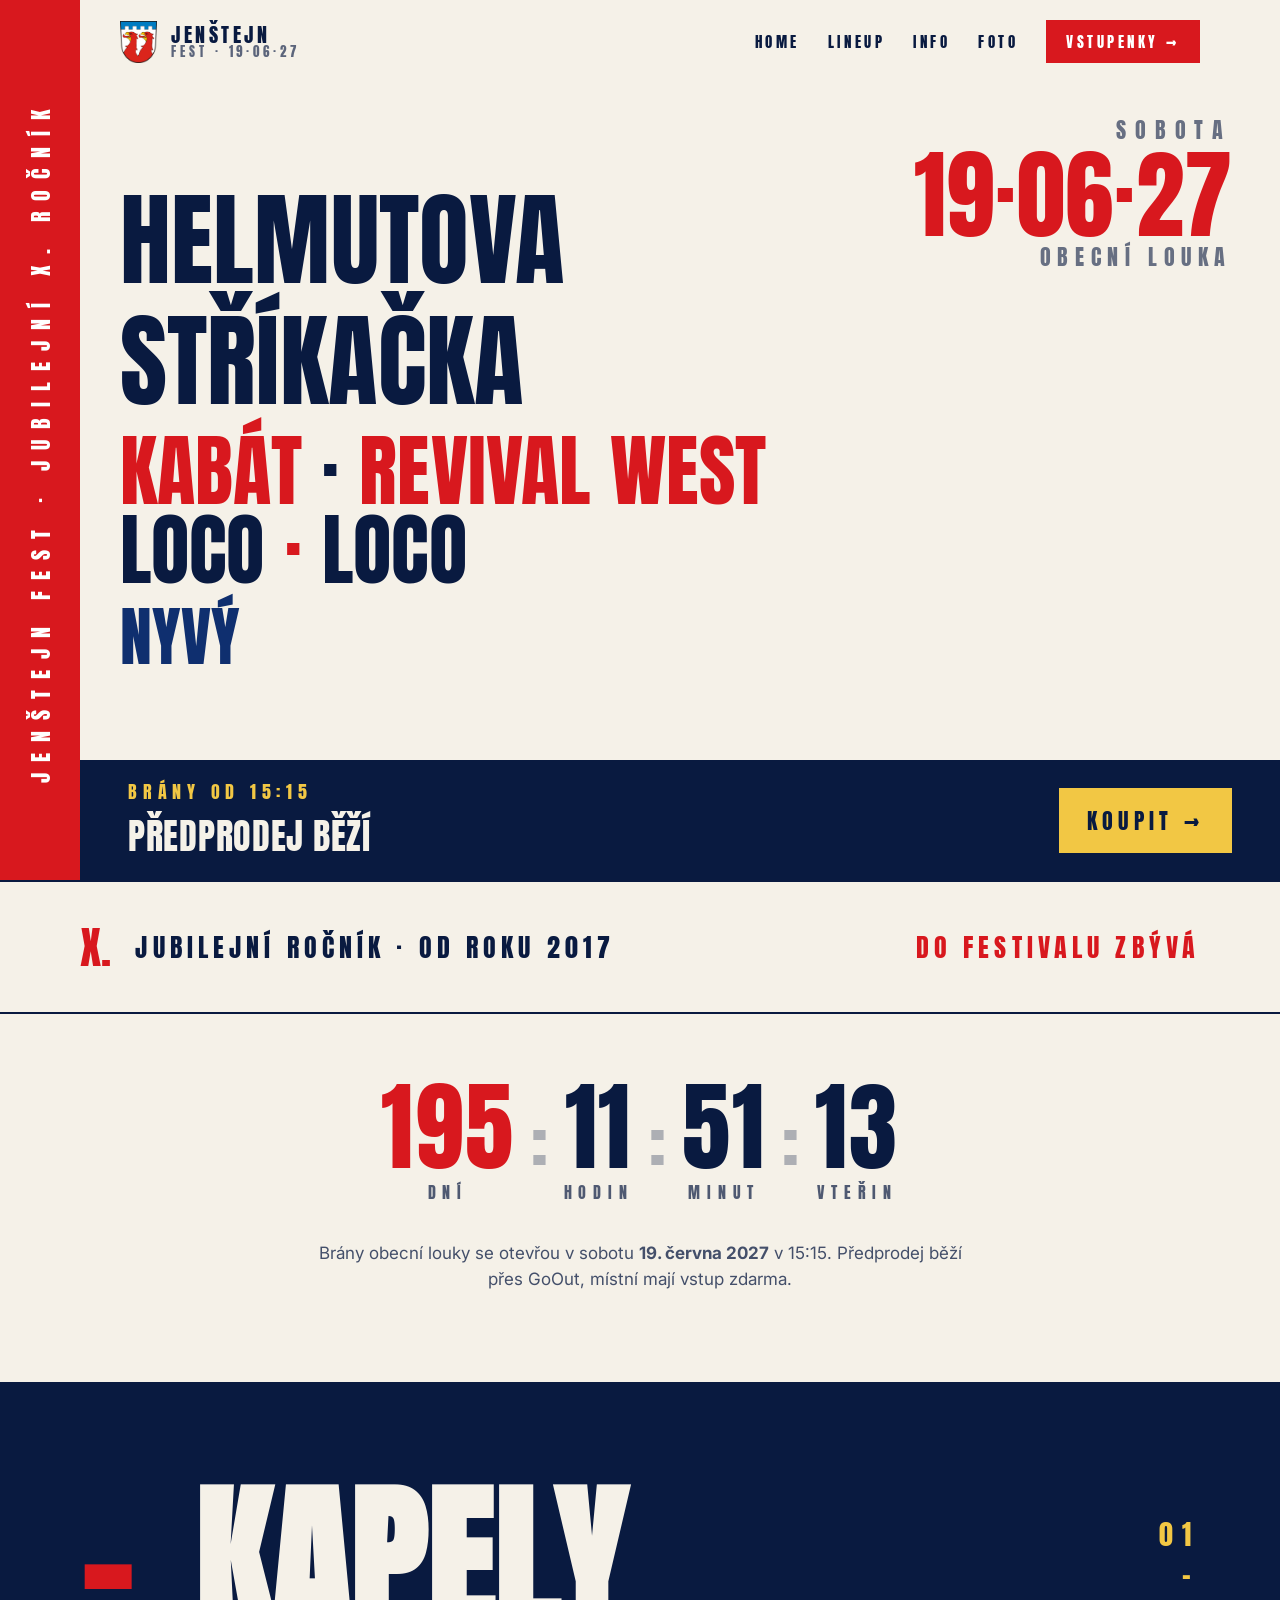
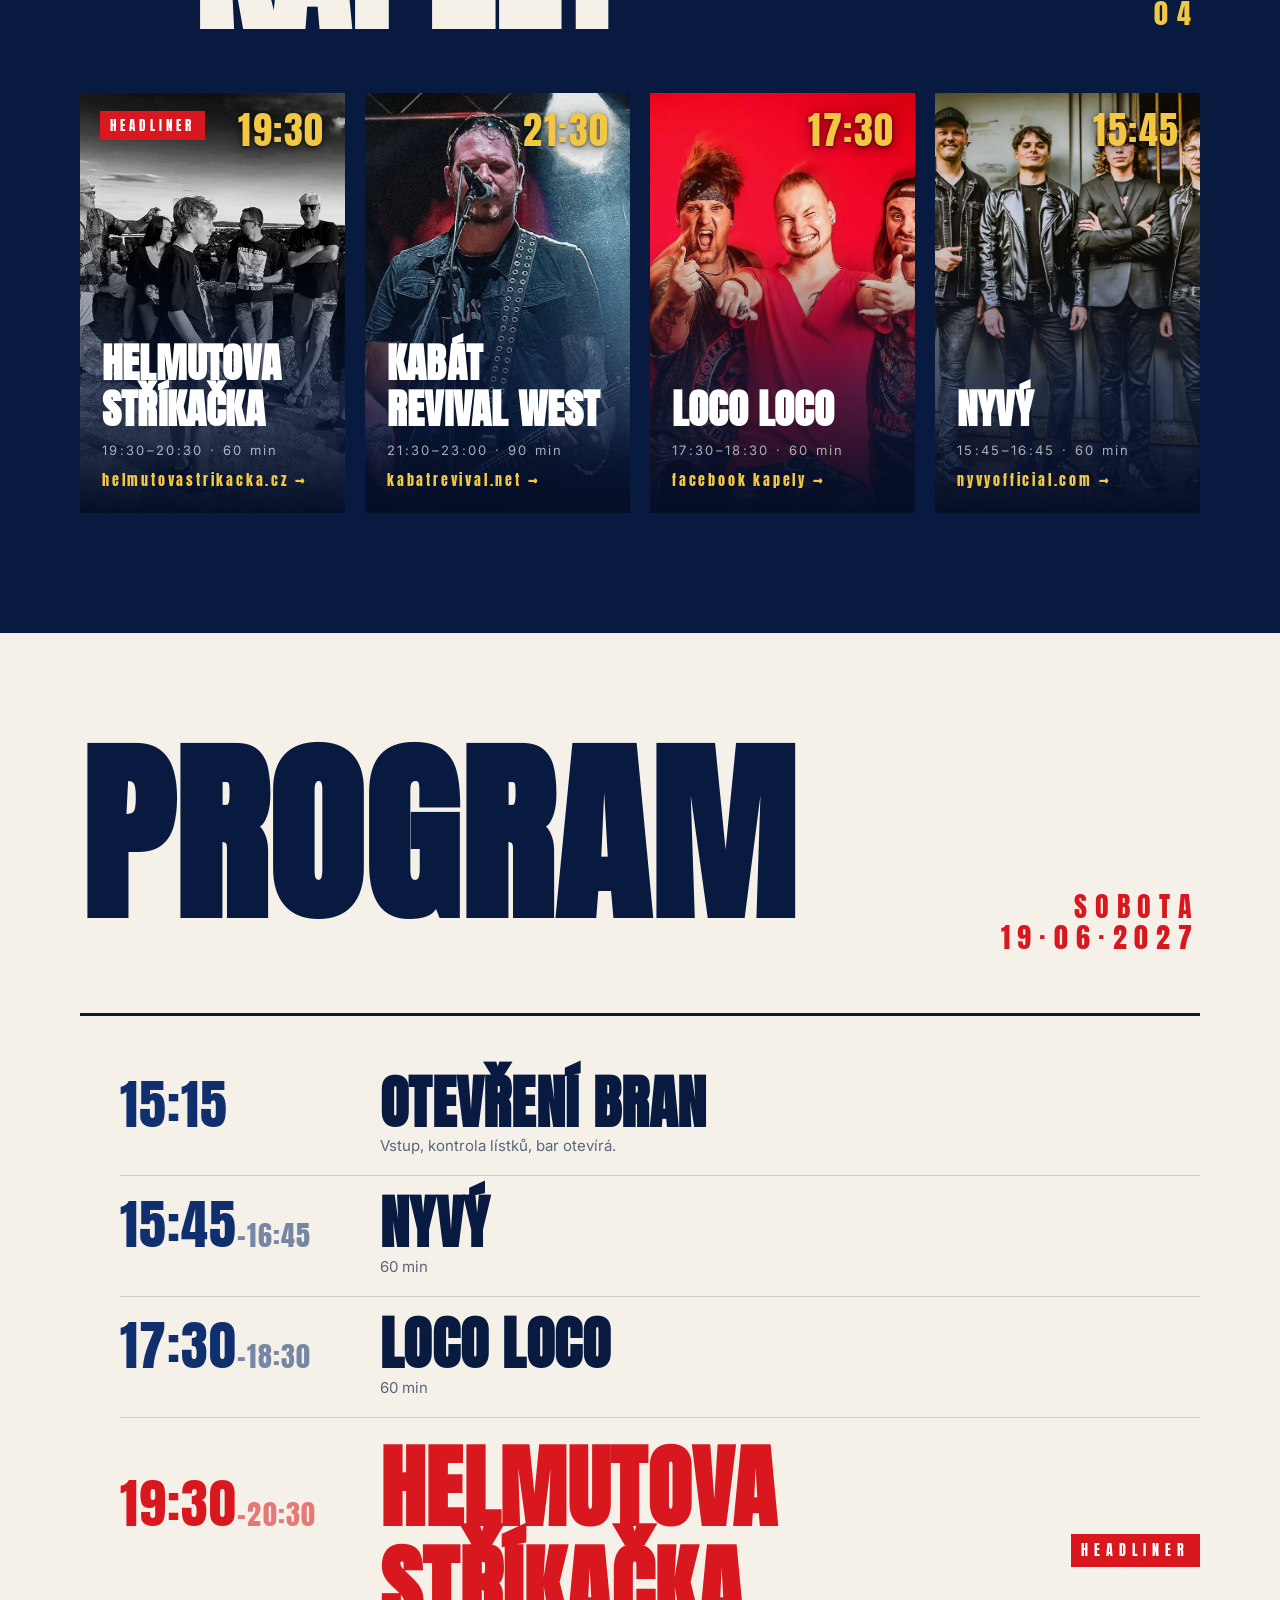
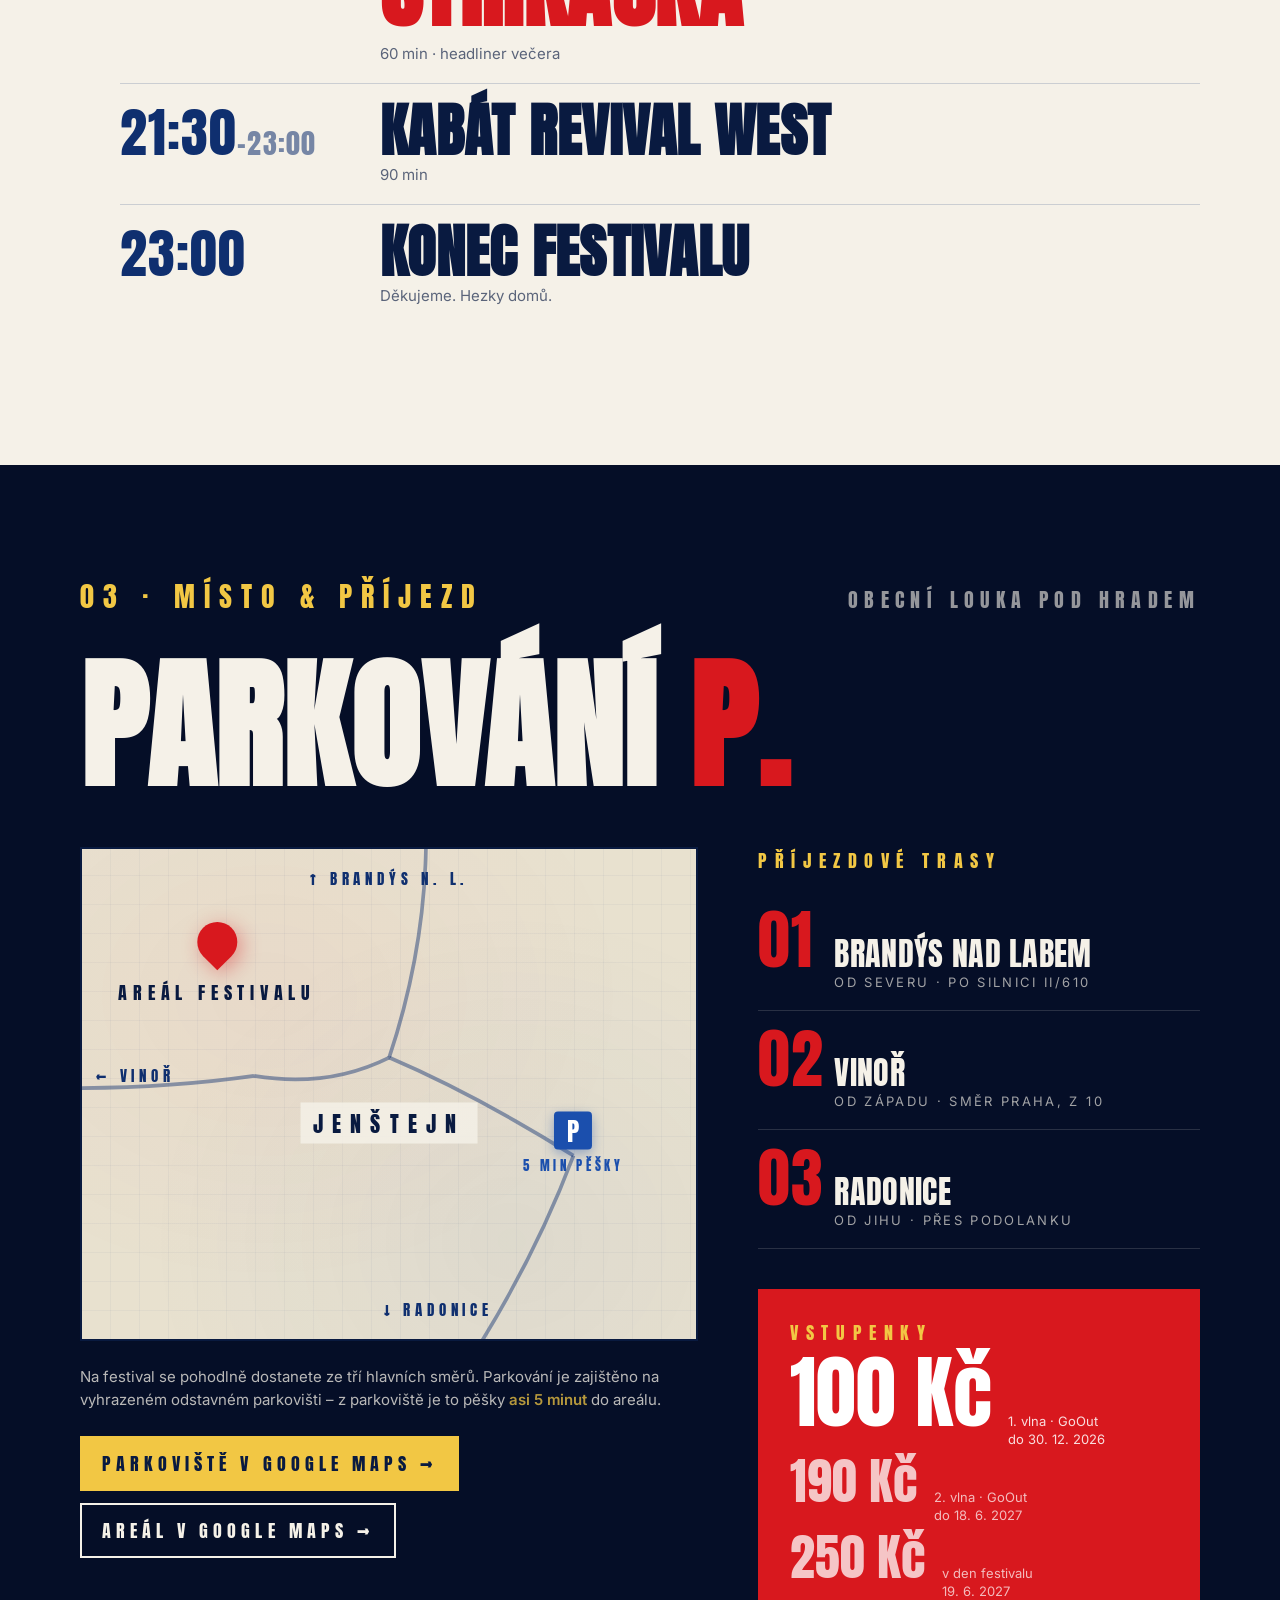
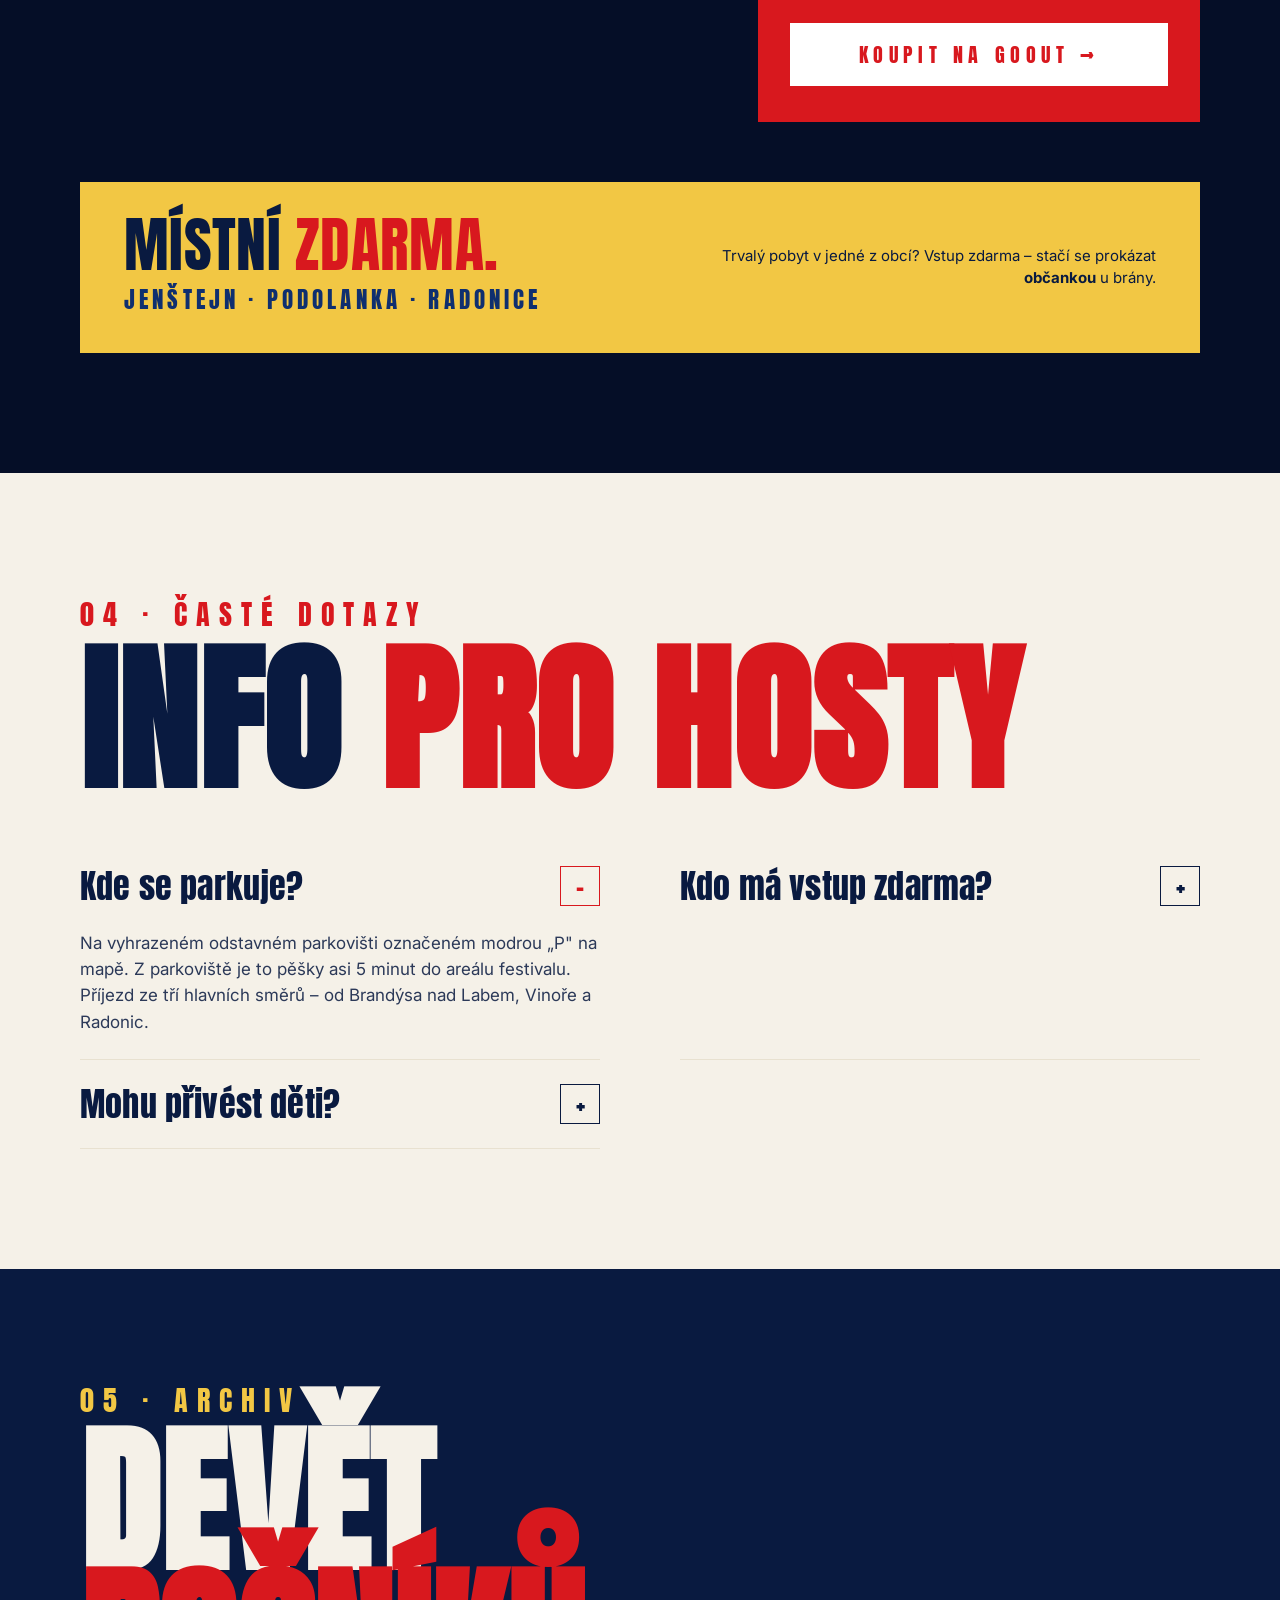
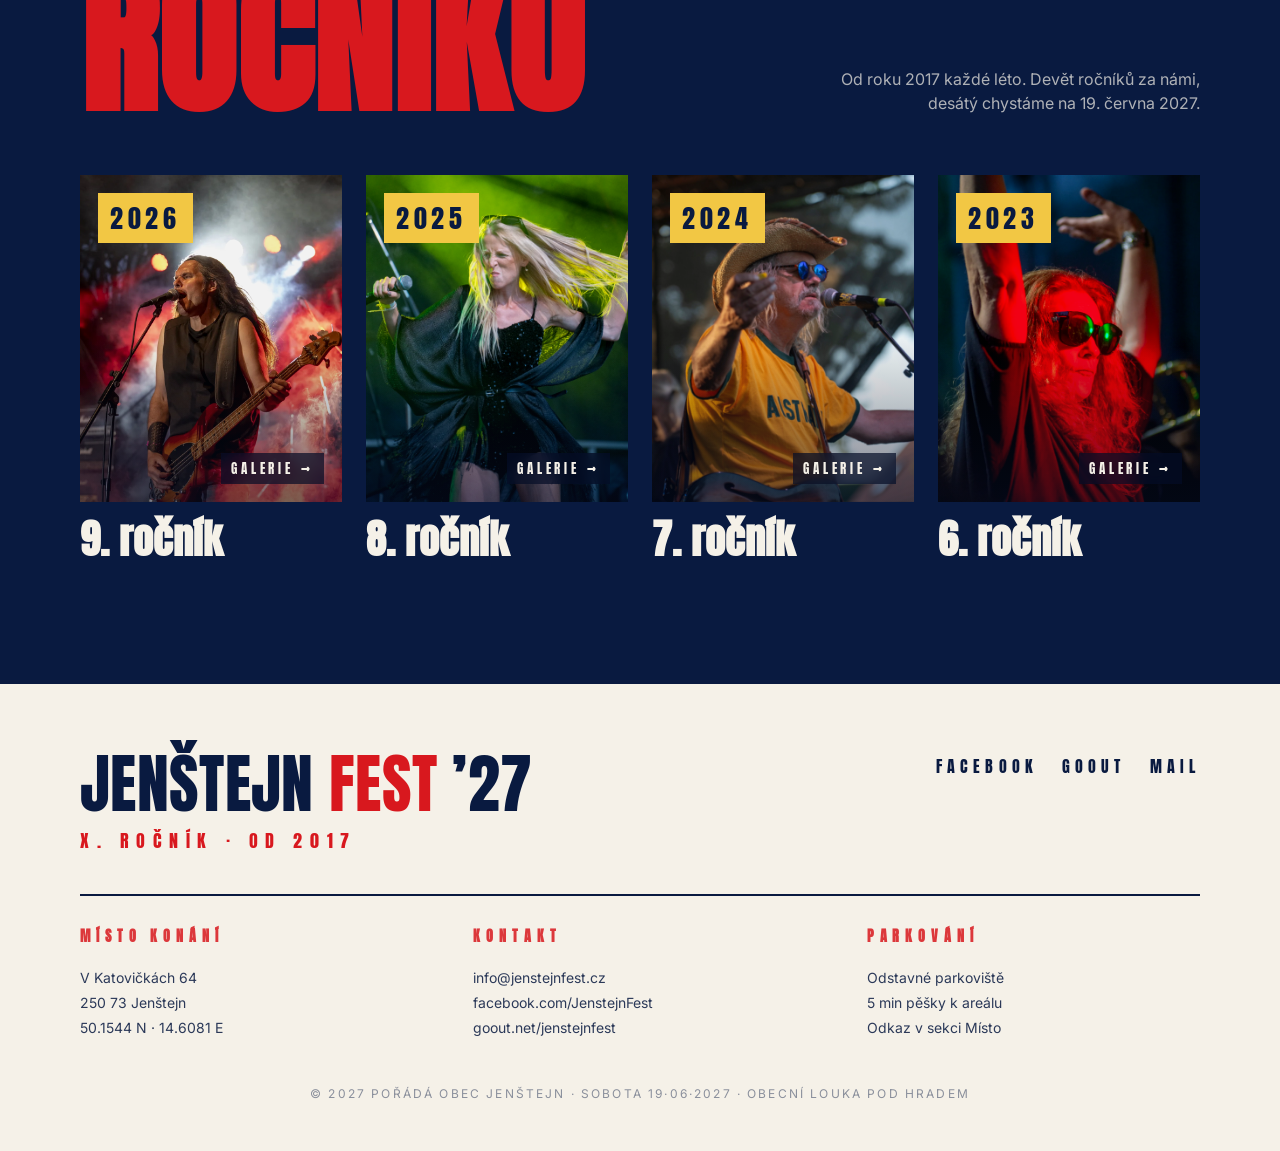
==== commit c824b8cc: "Add GoOut ticket link and 2027 price waves - Presale is live: VSTUPENKY, KOUPIT and footer links go " ====
--- a/public/index.html
+++ b/public/index.html
@@ -42,11 +42,11 @@
     <a href="#lineup">LINEUP</a>
     <a href="#info">INFO</a>
     <a href="#foto">FOTO</a>
-    <a class="site-nav__cta" href="#vstupenky">VSTUPENKY →</a>
+    <a class="site-nav__cta" href="https://goout.net/cs/jenstejnfest/szpovny/" target="_blank" rel="noopener">VSTUPENKY →</a>
   </div>
 
   <div class="site-nav__mobile-actions">
-    <a class="site-nav__cta" href="#vstupenky">VSTUPENKY</a>
+    <a class="site-nav__cta" href="https://goout.net/cs/jenstejnfest/szpovny/" target="_blank" rel="noopener">VSTUPENKY</a>
     <button class="site-nav__hamburger" type="button" data-hamburger aria-label="Otevřít menu" aria-expanded="false" aria-controls="mobile-menu">
       <span></span>
       <span></span>
@@ -85,8 +85,9 @@
   <div class="hero__strip">
     <div>
       <div class="hero__strip-kicker">BRÁNY OD 15:15</div>
-      <div class="hero__strip-price">PŘEDPRODEJ SPUSTÍME BRZY</div>
-    </div>
+      <div class="hero__strip-price">PŘEDPRODEJ BĚŽÍ</div>
+    </div>
+    <a class="hero__strip-cta" href="https://goout.net/cs/jenstejnfest/szpovny/" target="_blank" rel="noopener">KOUPIT →</a>
   </div>
 </section>
 
@@ -130,7 +131,7 @@
       </div>
     </div>
     <p class="countdown__text">
-      Brány obecní louky se otevřou v sobotu <b>19. června 2027</b> v 15:15. Předprodej spustíme brzy, místní mají vstup zdarma.
+      Brány obecní louky se otevřou v sobotu <b>19. června 2027</b> v 15:15. Předprodej běží přes GoOut, místní mají vstup zdarma.
     </p>
   </div>
 </section>
@@ -370,8 +371,19 @@
 
         <div class="tickets-panel" id="vstupenky">
           <div class="tickets-panel__label">VSTUPENKY</div>
-          <p class="tickets-panel__soon">PŘEDPRODEJ SPUSTÍME BRZY</p>
-          <p class="tickets-panel__soon-note">Ceny vstupenek a odkaz na předprodej sem doplníme.</p>
+          <div class="tickets-panel__row">
+            <span class="tickets-panel__price">100 Kč</span>
+            <span class="tickets-panel__note">1. vlna · GoOut<br>do 30. 12. 2026</span>
+          </div>
+          <div class="tickets-panel__row tickets-panel__row--secondary">
+            <span class="tickets-panel__price tickets-panel__price--secondary">190 Kč</span>
+            <span class="tickets-panel__note">2. vlna · GoOut<br>do 18. 6. 2027</span>
+          </div>
+          <div class="tickets-panel__row tickets-panel__row--secondary">
+            <span class="tickets-panel__price tickets-panel__price--secondary">250 Kč</span>
+            <span class="tickets-panel__note">v den festivalu<br>19. 6. 2027</span>
+          </div>
+          <a class="tickets-panel__cta" href="https://goout.net/cs/jenstejnfest/szpovny/" target="_blank" rel="noopener">KOUPIT NA GOOUT →</a>
         </div>
       </div>
     </div>
@@ -506,6 +518,7 @@
       </div>
       <div class="site-footer__social">
         <a href="https://www.facebook.com/JenstejnFest" target="_blank" rel="noopener">FACEBOOK</a>
+        <a href="https://goout.net/cs/jenstejnfest/szpovny/" target="_blank" rel="noopener">GOOUT</a>
         <a href="mailto:info@jenstejnfest.cz">MAIL</a>
       </div>
     </div>
@@ -521,6 +534,7 @@
         <h4 class="site-footer__col-title">KONTAKT</h4>
         <a href="mailto:info@jenstejnfest.cz">info@jenstejnfest.cz</a>
         <a href="https://www.facebook.com/JenstejnFest" target="_blank" rel="noopener">facebook.com/JenstejnFest</a>
+        <a href="https://goout.net/cs/jenstejnfest/szpovny/" target="_blank" rel="noopener">goout.net/jenstejnfest</a>
       </div>
       <div class="site-footer__col">
         <h4 class="site-footer__col-title">PARKOVÁNÍ</h4>
--- a/public/style.css
+++ b/public/style.css
@@ -883,8 +883,9 @@
 }
 .tickets-panel__row {
   display: flex;
+  flex-wrap: wrap; /* no room beside the price: note drops under it */
   align-items: baseline;
-  gap: 16px;
+  gap: 4px 16px;
 }
 .tickets-panel__row--secondary { margin-top: 10px; }
 .tickets-panel__price {
@@ -892,6 +893,7 @@
   font-size: 80px;
   line-height: 0.9;
   color: var(--jf-white);
+  white-space: nowrap;
 }
 .tickets-panel__price--secondary {
   font-size: 50px;
@@ -1285,6 +1287,11 @@
 @media (min-width: 769px) and (max-width: 1279px) {
   /* 2×2 band cards: four columns are too narrow for names and links */
   .lineup__grid { grid-template-columns: 1fr 1fr; }
+
+  /* Tickets panel sits in the narrow right column: mobile sizes */
+  .tickets-panel__price { font-size: 56px; }
+  .tickets-panel__price--secondary { font-size: 36px; }
+  .tickets-panel__note { font-size: 11px; }
 }
 
 /* ═══════════════════════════════════════════════════════
